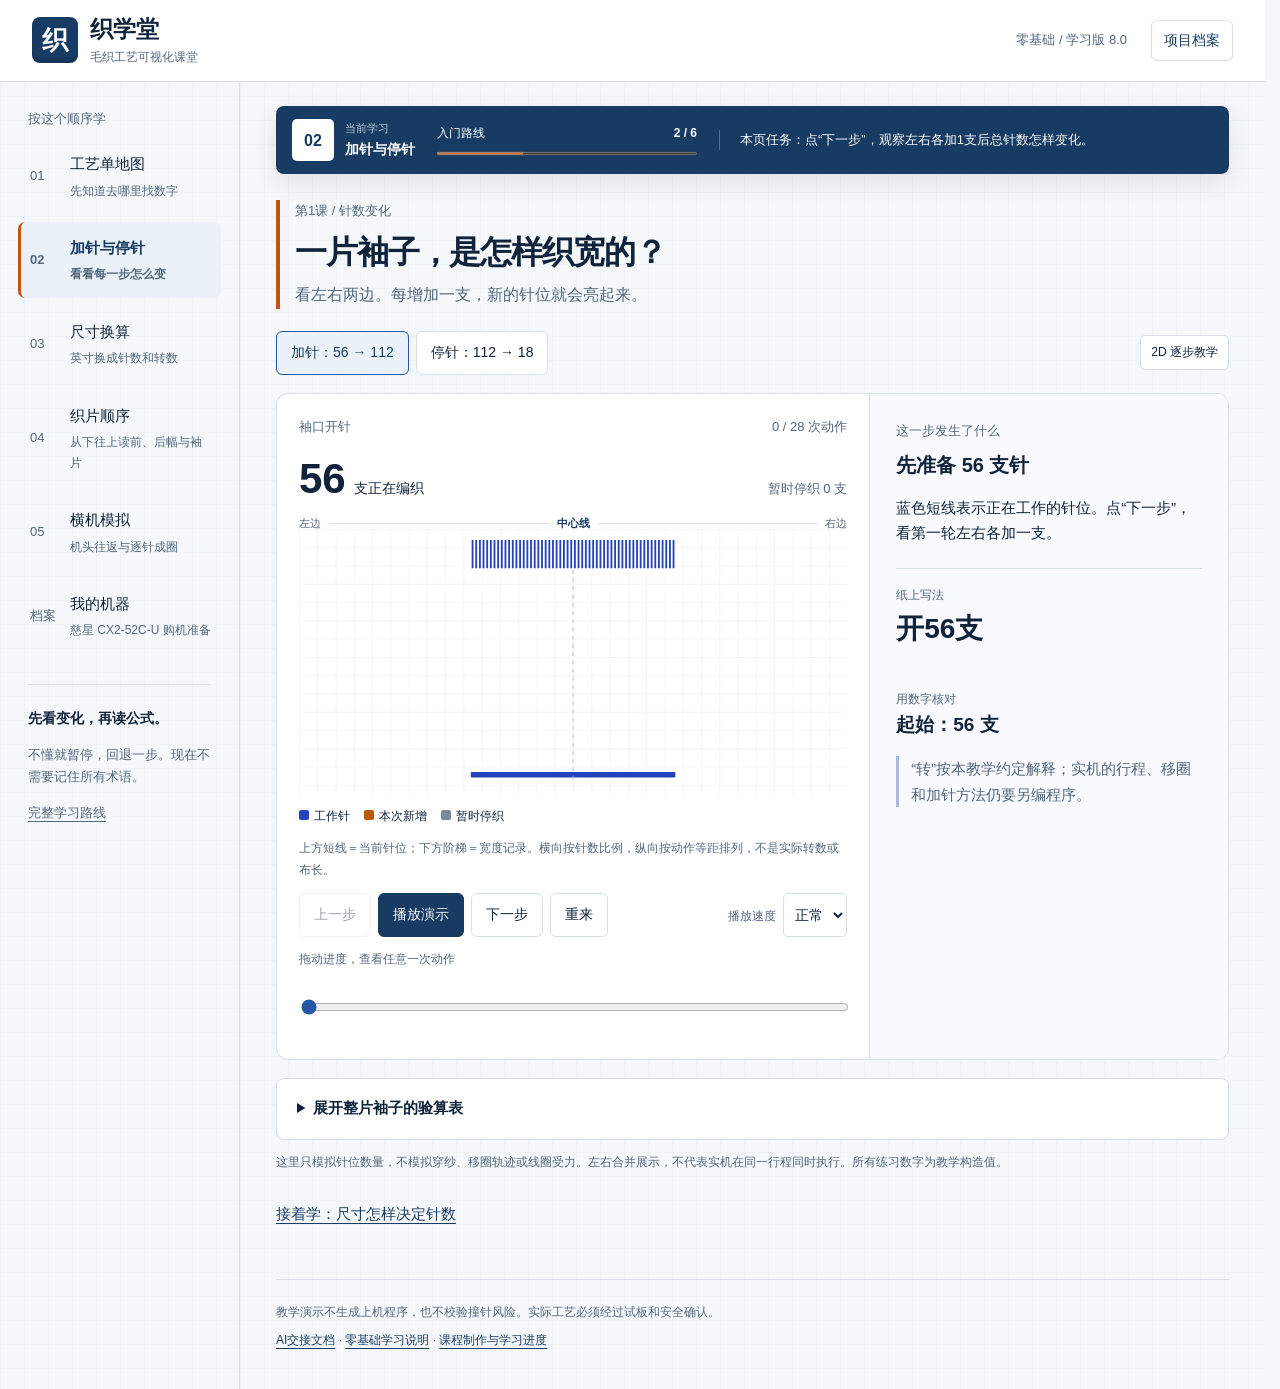
==== index.html @ c74feb5c "升级第4课：逐转同步讲解图纸到衣片" ====
<!doctype html>
<html lang="zh-CN"><head><meta charset="utf-8"><meta name="viewport" content="width=device-width,initial-scale=1"><meta name="theme-color" content="#173b63"><title>织学堂 · 毛织可视化课堂</title><meta name="description" content="零基础毛织工艺：图纸驱动衣片成形、真实整机教学复原、2.5D逐针成圈与慈星设备档案。"><link rel="stylesheet" href="./styles.css?v=9"><script src="./app.js?v=9" defer></script><link rel="icon" href="data:image/svg+xml,%3Csvg xmlns='http://www.w3.org/2000/svg' viewBox='0 0 32 32'%3E%3Crect width='32' height='32' rx='7' fill='%23173b63'/%3E%3Cpath d='M7 8v10l5 5 4-5V8m0 10 4 5 5-5V8' fill='none' stroke='white' stroke-width='3'/%3E%3C/svg%3E"></head>
<body><a class="skip" href="#main">跳到课程</a><header><a class="brand" href="#stitches"><b>织</b><span>织学堂<small>毛织工艺可视化课堂</small></span></a><span class="version">零基础 / 学习版 8.0</span><a class="archive-link" href="https://github.com/147196421/knitwear-factory-learning">项目档案</a></header>
<div class="shell"><aside class="sidebar"><p class="eyebrow">按这个顺序学</p><nav aria-label="课程目录">
<a href="#map" data-page="map"><span>01</span><div>工艺单地图<small>先知道去哪里找数字</small></div></a>
<a href="#stitches" data-page="stitches"><span>02</span><div>加针与停针<small>看看每一步怎么变</small></div></a>
<a href="#density" data-page="density"><span>03</span><div>尺寸换算<small>英寸换成针数和转数</small></div></a>
<a href="#pieces" data-page="pieces"><span>04</span><div>织片顺序<small>从下往上读前、后幅与袖片</small></div></a>
<a href="#simulator" data-page="simulator"><span>05</span><div>横机模拟<small>机头往返与逐针成圈</small></div></a>
<a href="#machine" data-page="machine"><span>档案</span><div>我的机器<small>慈星 CX2-52C-U 购机准备</small></div></a></nav>
<div class="side-note"><strong>先看变化，再读公式。</strong><p>不懂就暂停，回退一步。现在不需要记住所有术语。</p><a href="./CURRICULUM.md">完整学习路线</a></div></aside>
<main id="main"><div class="lesson-toolbar" aria-label="当前学习位置"><div class="lesson-position"><span id="current-number">02</span><div><small>当前学习</small><strong id="current-name">加针与停针</strong></div></div><div class="progress-block"><div><span>入门路线</span><strong id="progress-text">2 / 6</strong></div><progress id="course-progress" max="6" value="2">2 / 6</progress></div><p id="current-task">本页任务：点“下一步”，观察左右各加1支后总针数怎样变化。</p></div>
<section id="stitches" class="page"><div class="heading"><p class="eyebrow">第1课 / 针数变化</p><h1>一片袖子，是怎样织宽的？</h1><p>看左右两边。每增加一支，新的针位就会亮起来。</p></div>
<div class="tabs" aria-label="演示类型"><button data-mode="increase" aria-pressed="true">加针：56 → 112</button><button data-mode="hold" aria-pressed="false">停针：112 → 18</button><span class="tag">2D 逐步教学</span></div>
<div class="workspace"><div class="simulation"><div class="stage-head"><span id="stage-name"></span><span id="step-count"></span></div><div class="readout"><strong id="active-count">56</strong><span>支正在编织</span><span id="held-count"></span></div><div class="orientation" aria-hidden="true"><span>左边</span><i></i><b>中心线</b><i></i><span>右边</span></div>
<svg id="stitch-diagram" viewBox="0 0 600 290" role="img" aria-labelledby="stitch-svg-title"><title id="stitch-svg-title">袖片针数变化</title><defs><pattern id="grid" width="20" height="20" patternUnits="userSpaceOnUse"><path d="M20 0H0V20" fill="none" stroke="#dce5f0" stroke-width=".7"/></pattern></defs><rect width="600" height="290" fill="url(#grid)"/><g id="fabric-rows"></g><line x1="300" y1="45" x2="300" y2="275" stroke="#a7b6c8" stroke-dasharray="4 5"/><g id="needle-row"></g></svg>
<div class="legend"><span><i class="working"></i>工作针</span><span><i class="added"></i>本次新增</span><span><i class="held"></i>暂时停织</span></div><p class="caption">上方短线＝当前针位；下方阶梯＝宽度记录。横向按针数比例，纵向按动作等距排列，不是实际转数或布长。</p>
<div class="player"><div class="row"><button id="previous">上一步</button><button id="play" class="primary">播放演示</button><button id="next">下一步</button><button id="reset">重来</button></div><label>播放速度<select id="speed"><option value="2600">慢速</option><option value="1400" selected>正常</option><option value="700">快速</option></select></label></div><label class="caption" for="timeline">拖动进度，查看任意一次动作</label><input id="timeline" type="range" min="0" max="28" value="0"></div>
<aside class="explain" aria-live="polite"><p class="eyebrow">这一步发生了什么</p><h2 id="action-title"></h2><p id="action-copy"></p><div class="formula"><small>纸上写法</small><strong id="action-code"></strong></div><dl id="code-parts"></dl><div class="equation"><small>用数字核对</small><strong id="equation"></strong></div><p class="notice" id="action-caution"></p></aside></div>
<details><summary>展开整片袖子的验算表</summary><div class="table-wrap"><table><thead><tr><th>阶段</th><th>纸上写法</th><th>左右合计</th><th>工作针数</th></tr></thead><tbody><tr><td>开针</td><td>开56支</td><td>—</td><td>56</td></tr><tr><td>加针1</td><td>5+1+3</td><td>+6</td><td>62</td></tr><tr><td>加针2</td><td>1+1+7</td><td>+14</td><td>76</td></tr><tr><td>加针3</td><td>2+1+14</td><td>+28</td><td>104</td></tr><tr><td>加针4</td><td>4+1+4</td><td>+8</td><td>112</td></tr><tr><td>停针1</td><td>1-2-3（停针）</td><td>−12</td><td>100</td></tr><tr><td>停针2</td><td>1-3-7（停针）</td><td>−42</td><td>58</td></tr><tr><td>停针3</td><td>1-5-4（停针）</td><td>−40</td><td>18</td></tr></tbody></table></div></details>
<p class="caption">这里只模拟针位数量，不模拟穿纱、移圈轨迹或线圈受力。左右合并展示，不代表实机在同一行程同时执行。所有练习数字为教学构造值。</p><a class="next-lesson" href="#density">接着学：尺寸怎样决定针数</a></section>
<section id="map" class="page" hidden><div class="heading"><p class="eyebrow">第1课 / 工艺单地图</p><h1>拿到纸，先找这四个区域。</h1><p>点一个区域，只看这一处的用途。</p></div><div class="workspace"><div class="sheet"><button data-zone="identity">① 身份与版本<small>款式 · 尺码 · 日期 · 改版</small></button><button data-zone="size">② 尺寸与密度<small>目标尺寸<br>横密 / 纵密<br>英寸或厘米</small></button><button data-zone="shape">③ 织片工艺<small>前幅 / 后幅 / 袖片<br>开针、身段、肩领<br>5+1+3</small></button><button data-zone="yarn">④ 纱线与用量<small>纱线规格 · 合股数 · 颜色 · 重量</small></button></div><div class="explain" aria-live="polite"><p class="eyebrow">先回答一个问题</p><h2 id="zone-title"></h2><p id="zone-copy"></p><p class="notice" id="zone-tip"></p><a href="#stitches">去看针数变化</a></div></div><details><summary>“支”和“转”是不是永远一个意思？</summary><p>织片旁的“支”通常是针数；纱线名称中的“支”可能是纱支，不能混用。“转”的计数约定可能随工厂、组织和系统变化，不要直接当成机头单程次数，也不能直接等同程序行号。</p></details><div class="process"><h2>工艺单到成衣，还要经过什么？</h2><ol><li><strong>算工艺</strong><span>尺寸、样片密度、针数和转数</span></li><li><strong>电脑制版</strong><span>把工艺编成针法与机器动作</span></li><li><strong>试织修正</strong><span>试片、洗水、量尺寸、修改</span></li><li><strong>后整理</strong><span>按款式缝盘、整烫、检验</span></li></ol></div></section>
<section id="density" class="page" hidden><div class="heading"><p class="eyebrow">第2课 / 尺寸换算</p><h1>宽度不变，密度越大，针数越多。</h1><p>先动“横向密度”滑块：外框不变，里面的格子变密。</p></div><div class="workspace"><div class="simulation"><div class="stage-head"><span>矩形试片计算模型</span><span>非完整衣片工艺</span></div><div class="density-field"><div id="density-fabric"><span id="density-badge"></span></div></div><div class="results" aria-live="polite"><div><small>横向基础针数</small><strong id="stitch-result"></strong><small id="stitch-formula"></small></div><div><small>纵向基础转数</small><strong id="course-result"></strong><small id="course-formula"></small></div></div><p class="caption">网格表示密度变化，每格不等于一根真实织针。只演示同一组织、同一测量状态的矩形区域。</p></div><div class="explain inputs"><label for="width">试片宽度 <output id="width-out"></output></label><input id="width" type="range" min="14" max="24" step=".5" value="18"><label for="gauge">横向密度 <output id="gauge-out"></output></label><input id="gauge" type="range" min="6" max="12" step=".1" value="9"><label for="length">试片长度 <output id="length-out"></output></label><input id="length" type="range" min="16" max="28" step=".5" value="20"><label for="courses">纵向密度 <output id="courses-out"></output></label><input id="courses" type="range" min="3" max="8" step=".1" value="4.5"><button id="reset-density">恢复教学值</button><p class="notice">1英寸＝2.54厘米。胸阔常指平铺宽度，不是绕身体一圈的胸围；先核对量法。</p></div></div><details><summary>算出162支，为什么示例工艺值是166支？</summary><p>162是18×9的基础值；166是用于比较的假定工艺值，多出的4支不能凭空认定为缝耗。还需核对边针、缝盘、组织循环及试板结果。</p><p>如果用洗后样片密度和洗后成衣尺寸，不要再机械地重复补偿缩率。罗纹、身段密度不同时应分段计算，不能把整件身长都乘一个密度。</p></details><div class="practice"><h2>试着判断</h2><p>18英寸 × 9支/英寸，直接计算得到多少支？</p><div class="row"><button data-answer="150">150支</button><button data-answer="162">162支</button><button data-answer="166">166支</button></div><p id="quiz-feedback" aria-live="polite">先自己算，再选答案。</p></div><a class="next-lesson" href="#pieces">接着学：从哪里开始读织片</a></section>
<section id="pieces" class="page" hidden><div class="heading"><p class="eyebrow">第3课 / 阅读顺序</p><h1>从起底处，沿织片向上读。</h1><p>选择一片，再播放分段。高亮处就是当前读到的位置。</p></div><div class="tabs" aria-label="选择织片"><button data-piece="front" aria-pressed="true">前幅</button><button data-piece="back" aria-pressed="false">后幅</button><button data-piece="sleeve" aria-pressed="false">袖片</button></div><div class="workspace"><div class="simulation"><div class="stage-head"><span id="piece-name"></span><span id="piece-step"></span></div><svg id="piece-diagram" viewBox="0 0 360 360" role="img" aria-labelledby="piece-svg-title"><title id="piece-svg-title">织片分段阅读</title><defs><clipPath id="piece-clip"><path id="piece-clip-path"/></clipPath></defs><path id="piece-outline" fill="#e6edf7" stroke="#a3b2c7" stroke-width="2"/><g clip-path="url(#piece-clip)"><rect id="piece-highlight" x="60" width="240" fill="#4967d8"/></g><path d="M32 320V55m-7 12 7-12 7 12" fill="none" stroke="#2443ba" stroke-width="2"/><text x="15" y="342" fill="#45586f" font-size="14">阅读方向</text></svg><div class="row"><button id="piece-prev">上一段</button><button id="piece-play" class="primary">播放分段</button><button id="piece-next">下一段</button></div><p class="caption">常见由下往上分片编织的示意；轮廓不按实际尺寸，横织或特殊起织方式不适用。</p></div><div class="explain" aria-live="polite"><p class="eyebrow">当前读到</p><h2 id="piece-title"></h2><p id="piece-copy"></p><ol id="piece-stages"></ol><p class="notice">肩斜与领窝可能交叉进行；袖片的袖山不是身片的肩领。</p></div></div><a class="next-lesson" href="#simulator">接着看：机器怎样一针一针织</a></section>
<section id="simulator" class="page" hidden>
  <div class="heading"><p class="eyebrow">第4课 / 横机动作实验室</p><h1>一张图纸，怎样一转一转织成衣片？</h1><p>先在第2层选“图纸→衣片”，从零播放；再用另外三层理解针位、成圈和实机对应。</p></div>
  <div class="sim-layer-tabs" role="tablist" aria-label="横机模拟四层">
    <button id="sim-tab-needle" data-sim-layer="needle" role="tab" aria-controls="sim-panel-needle" aria-selected="false">1 · 2D针位</button>
    <button id="sim-tab-row" data-sim-layer="row" role="tab" aria-controls="sim-panel-row" aria-selected="true">2 · 2.5D成圈</button>
    <button id="sim-tab-bed" data-sim-layer="bed" role="tab" aria-controls="sim-panel-bed" aria-selected="false">3 · 前后针床</button>
    <button id="sim-tab-mapping" data-sim-layer="mapping" role="tab" aria-controls="sim-panel-mapping" aria-selected="false">4 · 慈星对应</button>
  </div>
  <div id="sim-panel-needle" data-sim-panel="needle" role="tabpanel" aria-labelledby="sim-tab-needle" hidden>
    <div class="sim-panel"><div><div class="stage-head"><span>第1层 · 针位数量</span><span>先分清工作与停织</span></div><div id="level1-row" class="level1-row" role="img" aria-label="14根织针状态示意"></div><div class="row"><button data-needle-state="working" aria-pressed="true">全部工作</button><button data-needle-state="added" aria-pressed="false">左右加针</button><button data-needle-state="held" aria-pressed="false">两边停织</button></div></div><aside class="sim-teacher"><p class="eyebrow">老师先讲白话</p><h2>颜色代表针现在做什么</h2><p id="level1-copy" aria-live="polite"></p><p class="notice">这一层只讲针位数量，不表示针舌、纱嘴和机头的实际轨迹。</p></aside></div>
  </div>
  <div id="sim-panel-row" data-sim-panel="row" role="tabpanel" aria-labelledby="sim-tab-row">
    <div id="sim-workspace" class="sim-panel sim-row-layout"><div class="sim-machine-wrap"><div class="stage-head"><span id="sim-row">第 1 / 4 行</span><span id="sim-step">1 / 128</span></div>
      <div class="machine-view-switch" role="group" aria-label="选择观察视角"><button data-machine-view="garment" aria-pressed="true">图纸→衣片</button><button data-machine-view="real" aria-pressed="false">整机动作</button><button data-machine-view="inside" aria-pressed="false">单针特写</button></div><p id="sim-view-note" class="sim-view-note">先看图纸怎样变成衣片：实机上的织片从针床向下悬挂，方向与纸上从下往上阅读相反。</p>
      <div id="real-machine-view" class="machine-viewport" hidden><svg id="real-machine" viewBox="0 0 820 480" width="820" height="480" role="img" aria-labelledby="real-machine-title real-machine-desc"><title id="real-machine-title">慈星CX2-52C-U整机教学复原动画</title><desc id="real-machine-desc">参考实拍外观绘制的教学模型，显示纱架、纱筒、显示屏、透明护罩、机头、纱嘴、针床和逐行增长的织片。</desc><defs><linearGradient id="real-body" x1="0" y1="0" x2="0" y2="1"><stop offset="0" stop-color="#f5f7f8"/><stop offset="1" stop-color="#c8d0d5"/></linearGradient><linearGradient id="real-guard" x1="0" y1="0" x2="1" y2="1"><stop offset="0" stop-color="#e7f5f7" stop-opacity=".62"/><stop offset=".55" stop-color="#f7ffff" stop-opacity=".2"/><stop offset="1" stop-color="#9fc0c8" stop-opacity=".48"/></linearGradient><linearGradient id="real-floor" x1="0" y1="0" x2="0" y2="1"><stop offset="0" stop-color="#edf3f3"/><stop offset="1" stop-color="#d9e7e1"/></linearGradient><clipPath id="real-knit-window"><rect x="137" y="282" width="546" height="108" rx="5"/></clipPath></defs><rect width="820" height="480" fill="url(#real-floor)"/><path d="M0 420H820" class="real-floor-line"/><g class="real-yarn-rack"><path d="M80 126V28M740 126V28M66 31H754M92 72H728"/><g class="real-feeders"><rect x="112" y="22" width="42" height="20" rx="5"/><rect x="180" y="22" width="42" height="20" rx="5"/><rect x="248" y="22" width="42" height="20" rx="5"/><rect x="530" y="22" width="42" height="20" rx="5"/><rect x="598" y="22" width="42" height="20" rx="5"/><rect x="666" y="22" width="42" height="20" rx="5"/></g></g><g class="real-cones"><path d="M145 119l12-58h35l12 58z"/><path d="M220 119l12-58h35l12 58z"/><path d="M296 119l12-58h35l12 58z"/><path d="M527 119l12-58h35l12 58z"/><path d="M603 119l12-58h35l12 58z"/></g><path id="real-yarn" d="M325 67 C380 82,170 130,188 247" class="real-yarn-line"/><path d="M83 145Q83 126 106 126H714Q737 126 737 145L763 384Q765 410 738 410H82Q55 410 58 384Z" fill="url(#real-body)" class="real-body-shell"/><path d="M116 157Q116 142 134 142H686Q704 142 706 157L724 304H97Z" fill="url(#real-guard)" class="real-guard"/><path d="M118 277H704L724 304H97Z" class="real-bed"/><path d="M126 290H695" class="real-needle-line"/><g id="real-carriage" transform="translate(135 0)"><path d="M5 207l18-43h93l18 43z" class="real-carriage-top"/><rect x="0" y="202" width="139" height="72" rx="8" class="real-carriage-front"/><rect x="14" y="216" width="111" height="12" rx="5" class="real-carriage-slot"/><text x="69" y="258" text-anchor="middle">机头</text></g><g id="real-carrier" transform="translate(188 0)"><path d="M0 226v61" class="real-carrier-stem"/><circle cx="0" cy="287" r="7" class="real-carrier-eye"/></g><g clip-path="url(#real-knit-window)"><path id="real-knit-line" d="M140 302H188" class="real-knit-line"/><polygon id="real-fabric" points="145 306,675 306,665 314,155 314" class="real-fabric"/></g><g class="real-screen"><path d="M492 129v-26h71v26"/><rect x="474" y="82" width="108" height="74" rx="5"/><rect x="485" y="92" width="86" height="51" rx="2" class="real-screen-face"/><path d="M497 105h44M497 116h59M497 127h33"/></g><g class="real-handles"><circle cx="325" cy="230" r="13"/><circle cx="495" cy="230" r="13"/></g><path d="M91 338H728" class="real-safety-bar"/><circle cx="665" cy="338" r="16" class="real-stop"/><text x="104" y="382" class="real-logo">CIXING</text><text x="646" y="382" class="real-model">CX2-52C-U</text><g class="real-legs"><path d="M116 410v43h54v-43M650 410v43h54v-43"/><path d="M94 453h98M628 453h98"/></g><g class="real-labels"><text x="68" y="20">顶部纱架与送纱器</text><text x="712" y="169">透明护罩</text><text x="690" y="289">针床</text><text x="690" y="326">织片向下</text></g></svg><p class="real-disclaimer">依据实拍外观制作的教学复原，不代表厂家结构图、控制程序或精确机械尺寸。</p></div>
      <div id="internal-machine-view" class="machine-viewport" hidden><p class="sim-mobile-hint">看图中橙色织针；当前针的四个动作会在图下同步高亮。</p><svg id="sim-machine" viewBox="0 0 760 440" width="760" height="440" role="img" aria-labelledby="sim-machine-title sim-machine-desc"><title id="sim-machine-title">电脑横机逐针成圈2.5D教学模型</title><desc id="sim-machine-desc">机头带着纱嘴左右移动，八根织针依次完成上升、垫纱、脱圈和形成新线圈。</desc>
        <path id="sim-direction-arrow" class="sim-arrow" d="M150 34 H605 M590 22 L607 34 L590 46"/><text x="378" y="25" text-anchor="middle" class="sim-svg-label">机头本行运行方向</text>
        <path d="M104 292 L620 292 L674 330 L82 330 Z" class="needle-bed-surface"/><path d="M82 330 L674 330 L650 352 L106 352 Z" class="needle-bed-edge"/>
        <g id="sim-needles"></g><polygon id="sim-fabric" points="112 342,632 342,610 350,134 350" class="sim-fabric"/><g id="sim-loops"></g>
        <g class="yarn-cone"><path d="M48 85 L78 85 L88 158 L38 158 Z"/><path d="M52 75 Q63 62 76 75"/><text x="63" y="181" text-anchor="middle">纱筒</text></g><path id="sim-yarn" d="M74 62 C96 34,116 44,142 130" class="sim-yarn"/>
        <g id="sim-carriage" transform="translate(88 50)"><path d="M8 52 L22 10 H86 L100 52 Z" class="carriage-body"/><rect x="0" y="50" width="108" height="56" rx="7" class="carriage-front"/><text id="sim-carriage-label" x="54" y="83" text-anchor="middle">机头 →</text></g>
        <g id="sim-carrier" transform="translate(142 0)"><path d="M0 112 V155" class="carrier-stem"/><circle cx="0" cy="157" r="7" class="carrier-eye"/><text x="12" y="130">纱嘴</text></g>
        <text x="378" y="424" text-anchor="middle" class="sim-svg-label">教学缩减为8针；真实机器针数更多，动作由程序和机头机构控制</text>
      </svg></div>
      <div id="garment-machine-view" class="machine-viewport garment-builder"><div class="garment-pickers"><div><span>第一步：选择图纸</span><div class="row"><button data-garment-sheet="sheet1" aria-pressed="true">图纸1</button><button data-garment-sheet="sheet2" aria-pressed="false">图纸2 · 圆领</button></div></div><div><span>第二步：选择衣片</span><div class="row"><button data-garment-piece="front" aria-pressed="true">前幅</button><button data-garment-piece="back" aria-pressed="false">后幅</button><button data-garment-piece="sleeve" aria-pressed="false">袖片</button></div></div></div><div class="garment-readout" aria-live="polite"><strong id="garment-stage">起底与开针</strong><span id="garment-course">第0 / 94转</span><span id="garment-stitches">当前约163支</span></div>
      <div class="garment-lesson-grid"><section class="garment-paper" aria-labelledby="garment-paper-heading"><div class="stage-head"><span id="garment-paper-heading">纸上版图</span><span>从下往上读</span></div><svg viewBox="0 0 260 320" role="img" aria-labelledby="garment-paper-title garment-paper-desc"><title id="garment-paper-title">当前衣片的纸上版图进度</title><desc id="garment-paper-desc">用直立衣片轮廓显示纸上从下往上的阅读进度。</desc><defs><clipPath id="garment-paper-clip"><path id="garment-paper-clip-path"/></clipPath></defs><path id="garment-paper-outline" class="garment-paper-outline"/><rect id="garment-paper-progress" x="25" y="295" width="210" height="0" clip-path="url(#garment-paper-clip)"/><path d="M18 292V35m-8 14 8-14 8 14" class="garment-paper-arrow"/><text x="34" y="310">开针／下摆</text><text x="155" y="24">肩领／袖山</text></svg><p>纸上向上读；右边实机画面中，织片却从针床向下挂。</p></section><section class="garment-teacher" aria-live="polite"><div class="garment-teacher-head"><span id="garment-evidence" class="evidence concept">教学推演过程</span><span id="garment-direction-text">本转方向：左→右</span></div><h2 id="garment-action">开针约163支</h2><p id="garment-reason"></p><dl><div><dt>纸上是什么意思</dt><dd id="garment-paper-copy"></dd></div><div><dt>机器现在做什么</dt><dd id="garment-machine-copy"></dd></div><div><dt>这一转怎样核对</dt><dd id="garment-equation"></dd></div></dl></section></div>
      <div><p class="garment-stage-label">第三步：点一个阶段学习，橙色表示当前阶段</p><div id="garment-stage-list" class="garment-stage-list" aria-label="衣片工艺阶段"></div></div>
      <div class="garment-machine-heading"><strong>实机悬挂演示</strong><span>新转在上，旧织片向下</span></div><svg id="garment-machine" viewBox="0 0 820 540" width="820" height="540" role="img" aria-labelledby="garment-title garment-desc"><title id="garment-title">工艺图纸驱动的衣片成形教学动画</title><desc id="garment-desc">机头逐行往返，织片从针床向下悬挂并逐渐形成前幅、后幅或袖片轮廓。</desc><rect width="820" height="540" class="garment-bg"/><g class="garment-head"><path d="M92 90H728L752 125H68Z"/><path d="M82 124H738"/><g id="garment-carriage" transform="translate(105 0)"><path d="M8 84l18-38h116l18 38z"/><rect x="0" y="80" width="168" height="70" rx="8"/><text x="84" y="125" text-anchor="middle">机头</text></g><g id="garment-carrier" transform="translate(190 0)"><path d="M0 126v42"/><circle cx="0" cy="169" r="7"/></g></g><path id="garment-yarn" d="M410 20C360 42 210 74 190 169"/><g id="garment-rows"></g><path d="M410 170V505" class="garment-center"/><g class="garment-direction"><text x="70" y="26">实机悬挂方向：新织的一转始终靠近针床，旧织片被向下牵拉</text><path d="M762 162v92m-10-15 10 16 10-16"/></g></svg><div class="garment-controls"><div class="row"><button id="garment-prev">上一转</button><button id="garment-play" class="primary">播放到完成</button><button id="garment-stage-play">播放到下一阶段</button><button id="garment-next">下一转</button><button id="garment-reset">从零开始</button></div><label>播放速度<select id="garment-speed"><option value="800">慢速学习</option><option value="420" selected>正常学习</option><option value="150">快速浏览</option></select></label></div><label class="caption" for="garment-timeline">第四步：拖动时间轴，逐转检查从开针到完成</label><input id="garment-timeline" type="range" min="0" max="94" value="0"><p id="garment-source" class="garment-source"></p><p class="notice">这些是从照片中可辨认内容转录出的教学模型。模糊、冲突或缺失的细节没有擅自补成生产工艺；正式制版前必须对照清晰原纸逐项复核。</p></div>
      <div id="loop-controls"><div class="sim-readout" aria-live="polite"><strong id="sim-direction">机头：左 → 右</strong><span id="sim-needle">当前：第1针</span><span id="sim-phase">1 / 4 · 针上升</span></div><ol class="sim-phase-track" aria-label="当前织针的四个成圈动作"><li data-sim-phase="0"><b>1</b><span>上针开舌</span></li><li data-sim-phase="1"><b>2</b><span>纱嘴垫纱</span></li><li data-sim-phase="2"><b>3</b><span>下降脱圈</span></li><li data-sim-phase="3"><b>4</b><span>形成新圈</span></li></ol>
      <div class="player"><div class="row"><button id="sim-prev">上一步</button><button id="sim-play" class="primary">播放逐针动画</button><button id="sim-next">下一步</button><button id="sim-reset">重来</button></div><label>速度<select id="sim-speed"><option value="1100">慢速</option><option value="650" selected>正常</option><option value="350">快速</option></select></label></div>
      <label class="caption" for="sim-timeline">拖动查看4行、每行8针、每针4个动作</label><input id="sim-timeline" type="range" min="0" max="127" value="0"></div>
    </div><aside id="sim-teacher-panel" class="sim-teacher" aria-live="polite"><p class="eyebrow">现在只看当前这根针</p><h2 id="sim-stage-title"></h2><p id="sim-stage-copy"></p><div class="sim-check"><small>动作后检查</small><strong id="sim-stage-check"></strong></div><p class="notice">这是单边组织的原理教学模型，不是慈星程序回放；“一行”也不能直接当成工艺单上的固定“1转”。</p></aside></div>
  </div>
  <div id="sim-panel-bed" data-sim-panel="bed" role="tabpanel" aria-labelledby="sim-tab-bed" hidden>
    <div class="sim-panel"><div><div class="stage-head"><span>第3层 · 空间关系</span><span>拖动角度看前后针床</span></div><div class="bed-view" role="img" aria-label="可以旋转的前后针床概念模型"><div id="bed-assembly" class="bed-assembly"><div class="bed-plane rear"><em>后针床</em><div id="bed-rear" class="bed-needles"></div></div><div class="bed-plane front"><em>前针床</em><div id="bed-front" class="bed-needles"></div></div></div></div><label class="caption" for="bed-angle">左右旋转 <output id="bed-angle-out">0°</output></label><input id="bed-angle" type="range" min="-38" max="38" value="0"><div class="row structure-buttons"><button data-structure="jersey" aria-pressed="true">单边</button><button data-structure="rib" aria-pressed="false">1×1罗纹</button><button data-structure="full" aria-pressed="false">四平概念</button></div></div><aside class="sim-teacher" aria-live="polite"><p class="eyebrow">当前组织</p><h2 id="bed-structure-name">单边</h2><p id="bed-structure-copy"></p><div class="legend"><span><i class="working"></i>参与编织</span><span><i class="held"></i>本模型不工作</span></div><p class="notice">这是针床分配概念图，不展示完整三角走针、翻针轨迹和撞针校验。</p></aside></div>
  </div>
  <div id="sim-panel-mapping" data-sim-panel="mapping" role="tabpanel" aria-labelledby="sim-tab-mapping" hidden>
    <div class="sim-panel"><div><div class="stage-head"><span>第4层 · 与拟购设备对应</span><span>只写已经有证据的内容</span></div><div class="table-wrap"><table class="mapping-table"><thead><tr><th>教学画面</th><th>实机上对应什么</th><th>状态</th></tr></thead><tbody><tr><td>机头左右移动</td><td>CX2双系统机头沿针床往返；具体系统分配待手册确认</td><td><span class="evidence inferred">同系列线索</span></td></tr><tr><td>8根教学针</td><td>实机为52英寸针床，规格栏原文5/7/52；实际针板和可用针数待合同确认</td><td><span class="evidence confirmed">铭牌确认</span></td></tr><tr><td>纱嘴跟随机头</td><td>纱嘴编号、带法、归位与避让要按实际控制系统教学</td><td><span class="evidence pending">等待确认</span></td></tr><tr><td>逐针4阶段</td><td>实机由三角、选针机构、织针和牵拉共同完成，不是在屏幕上逐个按四次</td><td><span class="evidence concept">原理对应</span></td></tr><tr><td>程序行／度目／罗拉</td><td>必须取得制版软件、控制系统版本和获准学习的测试文件后再映射</td><td><span class="evidence pending">等待确认</span></td></tr></tbody></table></div></div><aside class="sim-teacher"><p class="eyebrow">不能越过的边界</p><h2>看懂原理，不等于能直接上机</h2><p>动画帮助你理解针、线和机头的关系。真正制版还要决定选针、纱嘴、度目、罗拉、移圈、摇床和安全路径。</p><p class="notice">当前不生成程序文件，不提供未经确认的慈星按键步骤，也不校验撞针风险。</p><a href="#machine">去看设备档案</a></aside></div>
  </div>
  <a class="next-lesson" href="#machine">接着核对：我的慈星机器</a>
</section>
<section id="machine" class="page" hidden><div class="heading"><p class="eyebrow">设备档案 / 照片核对</p><h1>慈星 CX2-52C-U</h1><p>拟购买同款，尚未购入。先记录证据，再确定软件教学路线。</p></div><p class="tag pending">控制系统、软件版本与程序后缀：待确认</p><div class="machine-grid"><div><h2>铭牌能够读出的信息</h2><dl class="specs"><dt>品牌 / 厂家</dt><dd>CIXING / 宁波慈星</dd><dt>型号</dt><dd>CX2-52C-U</dd><dt>规格 / 幅宽原文</dt><dd>5/7/52</dd><dt>电源</dt><dd>220V / 50Hz</dd><dt>铭牌功率</dt><dd>1.2 kW</dd><dt>出厂年月</dt><dd>2025年8月</dd></dl><p class="notice">功率不等于每小时固定耗电量。序列号、生产文件名及原始现场照片未公开。</p><h2>型号解释与证据边界</h2><p>52通常对应52英寸名义幅宽，CX2通常指双编织系统。5/7是多针距规格线索，不表示所有5针和7针工艺能直接通用。</p><p>同系列资料支持双系统、穿线板等解释，但资料型号CX2-52EC-U与实拍CX2-52C-U不同，不能把速度、纱嘴、针板和控制系统照搬。</p><a href="./docs/machine-profile.md">完整设备档案与资料来源</a></div><div class="machine-check"><h2>下次补齐这3样就好</h2><ol><li><strong>系统信息 / 版本页面</strong><p>只在安全停机且有人熟悉设备时查看，不改参数。</p></li><li><strong>制版电脑的软件名称与版本</strong><p>机器屏幕负责运行与调整；制版软件负责制作程序，两者不是同一件事。</p></li><li><strong>获准学习的测试程序后缀</strong><p>只记录后缀，不公开订单程序或未公开花型。</p></li></ol><p class="notice">不要为了拍照拆罩、伸手进针床，或在运行中试按复位、解锁、度目、速度按钮。实际操作必须在熟悉设备的人员指导下进行。</p></div></div><details><summary>操作屏上的词，先怎么理解？</summary><dl class="specs"><dt>主程序</dt><dd>程序执行位置；不是工艺单“转数”。</dd><dt>设定 / 完成件数</dt><dd>可能计一片或一个循环，不必然是一件完整毛衣。</dd><dt>度目</dt><dd>与线圈长度和松紧有关，不是每英寸支数。</dd><dt>罗拉 / 副罗拉</dt><dd>织片牵拉设置，单位与含义按系统手册核对。</dd><dt>摇床</dt><dd>针床相对横向位移，与移圈和组织变化相关。</dd><dt>起底板</dt><dd>起织阶段的挂纱与牵拉装置，形式按实际配置确认。</dd></dl></details><details><summary>购机前核对</summary><p>核对完整型号、针距、控制系统、针板、纱嘴、起底装置、软件授权、安装培训、配件与保修。用计划生产的纱线与样片现场试织。二手机另查维修记录和磨损情况，不能仅凭外观或铭牌日期判断机况。</p><p>普通分片生产仍需查片、缝盘及后整理。不要把自动起底理解成整件无缝全成型。</p></details></section>
<footer>教学演示不生成上机程序，也不校验撞针风险。实际工艺必须经过试板和安全确认。<br><a href="./AI_HANDOFF.md">AI交接文档</a> · <a href="./learning-guide.html">零基础学习说明</a> · <a href="./PROGRESS.md">课程制作与学习进度</a></footer>
</main></div><noscript>请启用JavaScript观看动画，或阅读<a href="./docs/lesson-01.md">课程讲义</a>。</noscript></body></html>
---- styles.css ----
:root{color-scheme:light;--ink:#10233a;--muted:#53677d;--blue:#173b63;--blue-bright:#2457a6;--accent:#c45316;--success:#087f5b;--line:#d7e0e9;--paper:#fff;--canvas:#f5f8fb;--soft-blue:#eaf1f8;font-family:"Noto Sans SC","Source Han Sans SC","PingFang SC","Microsoft YaHei",sans-serif;font-size:16px;color:var(--ink);background:var(--canvas)}*{box-sizing:border-box}html{scrollbar-gutter:stable}body{margin:0;line-height:1.7;background-image:linear-gradient(rgba(23,59,99,.025) 1px,transparent 1px),linear-gradient(90deg,rgba(23,59,99,.025) 1px,transparent 1px);background-size:24px 24px}button,input,select{font:inherit}a{color:var(--blue);text-underline-offset:4px}button{border:1px solid var(--line);border-radius:6px;background:white;color:var(--ink);padding:9px 14px;min-height:44px;cursor:pointer;touch-action:manipulation;font-size:14px;transition:border-color .18s ease,background-color .18s ease,transform .12s ease}button:hover{border-color:var(--blue-bright);background:#f0f5fb}button:active:not(:disabled){transform:translateY(1px)}button:disabled{opacity:.4;cursor:default}button.primary{background:var(--blue);color:white;border-color:var(--blue)}button[aria-pressed=true]{background:var(--soft-blue);border-color:var(--blue-bright);color:var(--blue)}:focus-visible{outline:3px solid #bf680e;outline-offset:3px}.skip{position:absolute;top:-100px;left:12px;background:white;padding:12px;z-index:5}.skip:focus{top:5px}header{min-height:82px;display:flex;align-items:center;gap:24px;padding:15px 32px;border-bottom:1px solid var(--line);background:rgba(255,255,255,.96)}header>a:last-child{font-size:14px}.brand{display:flex;gap:12px;align-items:center;text-decoration:none;color:var(--ink);font-size:23px;font-weight:700;line-height:1.3}.brand b{display:grid;place-items:center;background:var(--blue);color:white;width:46px;height:46px;border-radius:8px;font-size:26px;box-shadow:inset 0 -5px 0 rgba(0,0,0,.1)}.brand small{display:block;color:var(--muted);font-size:12px;font-weight:400;margin-top:5px}.version{margin-left:auto;color:var(--muted);font-size:13px}.archive-link{padding:8px 12px;border:1px solid var(--line);border-radius:6px;text-decoration:none}.shell{max-width:1600px;margin:auto;display:grid;grid-template-columns:240px minmax(0,1fr)}.sidebar{padding:26px 18px;border-right:1px solid var(--line)}.eyebrow{font-size:13px;color:var(--muted);margin:0 0 8px}.sidebar>.eyebrow{padding:0 10px}.sidebar nav{display:grid;gap:8px}.sidebar nav a{display:flex;align-items:center;gap:12px;padding:13px 9px;text-decoration:none;color:var(--ink);border-radius:7px;border-left:3px solid transparent;font-size:15px}.sidebar nav a>span{font-size:13px;width:28px;flex-shrink:0;color:var(--muted)}.sidebar nav small{display:block;color:var(--muted);font-size:12px;margin-top:4px}.sidebar nav a[aria-current=page]{background:var(--soft-blue);color:var(--blue);border-left-color:var(--accent);font-weight:600}.side-note{margin:30px 10px;border-top:1px solid var(--line);padding-top:22px;font-size:14px}.side-note p,.side-note a{font-size:13px;color:var(--muted)}main{min-width:0;padding:24px 36px 30px}.page[hidden]{display:none}.lesson-toolbar{display:grid;grid-template-columns:auto minmax(170px,260px) minmax(260px,1fr);align-items:center;gap:22px;margin-bottom:26px;padding:13px 16px;background:var(--blue);color:white;border-radius:8px;box-shadow:0 8px 24px rgba(16,35,58,.1)}.lesson-position{display:flex;align-items:center;gap:11px}.lesson-position>span{display:grid;place-items:center;min-width:42px;height:42px;padding:0 8px;background:white;color:var(--blue);border-radius:5px;font-weight:800;font-variant-numeric:tabular-nums}.lesson-position small,.lesson-position strong{display:block}.lesson-position small{font-size:11px;opacity:.72}.lesson-position strong{font-size:14px}.progress-block>div{display:flex;justify-content:space-between;font-size:12px}.progress-block progress{display:block;width:100%;height:7px;margin-top:7px;accent-color:#d97732}.progress-block progress::-webkit-progress-bar{background:#ffffff36;border-radius:10px}.progress-block progress::-webkit-progress-value{background:#f0a160;border-radius:10px}.lesson-toolbar>p{margin:0;padding-left:20px;border-left:1px solid #ffffff45;font-size:13px;line-height:1.55}.heading{margin-bottom:22px;padding-left:15px;border-left:4px solid var(--accent)}h1{font-size:clamp(24px,2.5vw,34px);line-height:1.34;letter-spacing:-.035em;margin:0 0 8px;text-wrap:balance;max-width:24ch}h2{font-size:20px;margin:0 0 14px;line-height:1.5;text-wrap:balance}.heading>p:last-child{margin:0;color:var(--muted);max-width:50em}.tabs{display:flex;align-items:center;gap:7px;flex-wrap:wrap;margin-bottom:18px}.tag{font-size:12px;background:white;border:1px solid var(--line);padding:6px 10px;border-radius:5px;display:inline-block}.tabs .tag{margin-left:auto}.pending{color:#874205;background:#fff3e2;border-color:#eed4ac}.workspace{display:grid;grid-template-columns:minmax(0,1.65fr) minmax(250px,1fr);border:1px solid var(--line);border-radius:12px;overflow:hidden;background:white}.simulation{padding:22px;min-width:0}.stage-head{display:flex;justify-content:space-between;gap:12px;color:var(--muted);font-size:13px}.readout{display:flex;align-items:baseline;gap:8px;margin:18px 0 12px;flex-wrap:wrap}.readout strong{font-size:42px;line-height:1.1;font-variant-numeric:tabular-nums}.readout span{font-size:14px}.readout span:last-child{margin-left:auto;color:var(--muted);font-size:13px}#stitch-diagram{display:block;width:100%}.legend{display:flex;gap:14px;flex-wrap:wrap;font-size:12px;margin:12px 0}.legend i{display:inline-block;width:10px;height:10px;border-radius:2px;margin-right:5px}.working{background:#2443ba}.added{background:#b85a0b}.held{background:#7c899b}.orientation{display:grid;grid-template-columns:auto 1fr auto 1fr auto;align-items:center;gap:8px;color:var(--muted);font-size:11px;margin:0 0 -4px}.orientation i{height:1px;background:var(--line)}.orientation b{font-weight:600;color:var(--blue)}.caption{font-size:12px;line-height:1.8;color:var(--muted);display:block;margin:12px 0}.player{display:flex;flex-wrap:wrap;justify-content:space-between;align-items:center;gap:12px}.row{display:flex;gap:7px;flex-wrap:wrap}.player label{font-size:12px;color:var(--muted)}select{font-size:14px;padding:7px;margin-left:7px;min-height:44px;border:1px solid var(--line);background:white;border-radius:5px;color:var(--ink)}input[type=range]{width:100%;height:44px;accent-color:var(--blue-bright);cursor:pointer;touch-action:pan-y}.explain{background:#f8faff;border-left:1px solid var(--line);padding:26px}.explain>p:not(.eyebrow){font-size:15px}.formula{border-top:1px solid var(--line);padding-top:16px;margin-top:22px}.formula small,.equation small{display:block;font-size:12px;color:var(--muted)}.formula strong{font-size:28px;display:block}.explain dl{display:grid;grid-template-columns:1fr auto;font-size:14px;gap:5px 10px}.explain dd{margin:0}.equation{margin-top:22px}.equation strong{display:block;font-size:19px}.notice{border-left:3px solid #a8b8de;padding-left:12px;font-size:14px;color:var(--muted)}details{background:white;border:1px solid var(--line);border-radius:8px;padding:16px 20px;margin-top:18px}summary{cursor:pointer;min-height:28px;font-size:15px;font-weight:600}details p{font-size:15px;max-width:75ch}.table-wrap{overflow:auto}table{border-collapse:collapse;width:100%;font-size:14px;margin-top:16px}th,td{border-bottom:1px solid var(--line);padding:10px;text-align:left}th{font-size:13px;color:var(--muted)}.next-lesson{display:inline-block;margin:16px 0;font-size:15px}.sheet{margin:26px;display:grid;grid-template-columns:1fr 1.5fr;grid-template-rows:100px 220px 100px;border:2px solid #bac9dc}.sheet button{border-radius:0;text-align:left;font-size:16px}.sheet button:first-child,.sheet button:last-child{grid-column:1/-1}.sheet small{display:block;color:var(--muted);margin-top:8px;font-size:13px}.process{margin-top:28px}.process ol{padding:0;list-style-position:inside;display:grid;grid-template-columns:repeat(4,1fr);gap:18px}.process li{border-top:2px solid #afbfdb;padding-top:14px;font-size:14px}.process span{display:block;color:var(--muted);font-size:13px;margin-top:8px}.density-field{height:335px;display:grid;place-items:center;padding:20px}#density-fabric{background-color:#dce6ff;background-image:linear-gradient(#8097d3 1px,transparent 1px),linear-gradient(90deg,#8097d3 1px,transparent 1px);border:2px solid var(--blue);display:grid;place-items:center;max-width:100%;transition:width .25s,height .25s,background-size .25s}#density-badge{background:#fffffff2;border-radius:5px;padding:8px 12px;font-size:14px;text-align:center}.results{display:grid;grid-template-columns:1fr 1fr;gap:18px;border-top:1px solid var(--line);padding-top:16px}.results strong{display:block;font-size:28px}.results small{font-size:12px;color:var(--muted);display:block}.inputs label{display:flex;justify-content:space-between;gap:10px;flex-wrap:wrap;font-size:14px}.inputs input{margin:6px 0 20px}.inputs output{color:var(--blue)}.practice{margin-top:24px}.practice p{font-size:15px}#piece-diagram{display:block;width:min(100%,380px);margin:auto}#piece-highlight{transition:y .6s,height .6s}#piece-stages{padding-left:24px;font-size:14px}#piece-stages li{padding:9px 0;color:var(--muted)}#piece-stages .selected{color:var(--blue);font-weight:600}.machine-grid{display:grid;grid-template-columns:1.2fr 1fr;gap:36px;margin-top:16px}.machine-grid p{font-size:15px}.specs{display:grid;grid-template-columns:minmax(100px,.7fr) minmax(0,1fr);font-size:14px;margin:18px 0 28px}.specs dt,.specs dd{border-bottom:1px solid var(--line);padding:12px 0;margin:0}.specs dt{color:var(--muted);padding-right:14px}.machine-check{background:white;border-top:4px solid var(--blue);padding:24px}.machine-check ol{padding-left:22px}.machine-check li{margin-bottom:22px}.machine-check p{color:var(--muted);margin:8px 0}footer{border-top:1px solid var(--line);margin-top:36px;padding:22px 0 8px;font-size:12px;color:var(--muted)}footer a{display:inline-block;margin-top:8px}
@media(max-width:1150px){main{padding:22px 24px 26px}.shell{grid-template-columns:210px minmax(0,1fr)}.lesson-toolbar{grid-template-columns:auto minmax(150px,220px)}.lesson-toolbar>p{grid-column:1/-1;border-left:0;border-top:1px solid #ffffff45;padding:10px 0 0}.workspace{grid-template-columns:1fr}.explain{border-left:0;border-top:1px solid var(--line)}.explain dl{max-width:400px}.machine-grid{grid-template-columns:1fr}}@media(max-width:720px){header{padding:12px 16px;min-height:68px;gap:10px}.archive-link{padding:7px 9px}.brand{font-size:19px}.brand b{width:38px;height:38px;font-size:23px}.version{display:none}header>a:last-child{font-size:12px;margin-left:auto}.shell{display:block}.sidebar{padding:10px 14px;border-right:0;border-bottom:1px solid var(--line);background:white}.sidebar>.eyebrow,.side-note,.sidebar nav small,.sidebar nav a>span{display:none}.sidebar nav{display:grid;grid-template-columns:repeat(6,minmax(0,1fr));gap:3px}.sidebar nav a{display:block;padding:7px 3px;font-size:10px;line-height:1.35;min-height:44px;text-align:center;border-left:0;border-bottom:2px solid transparent}.sidebar nav a div{overflow-wrap:anywhere}.sidebar nav a[aria-current=page]{border-bottom-color:var(--blue)}main{padding:14px 14px 24px}.lesson-toolbar{grid-template-columns:1fr auto;gap:10px 14px;margin-bottom:20px;padding:12px}.lesson-position>span{min-width:38px;height:38px}.progress-block{min-width:104px}.lesson-toolbar>p{grid-column:1/-1;font-size:12px}.heading{padding-left:11px}.heading>p:last-child{font-size:14px}.simulation{padding:16px}.readout strong{font-size:36px}.readout span:last-child{font-size:12px}.explain{padding:22px}.sheet{margin:16px;grid-template-rows:90px 190px 90px}.sheet button{padding:12px;font-size:14px}.process ol{grid-template-columns:1fr 1fr}.machine-check{padding:20px}.stage-head{font-size:12px}.results{gap:12px}.results strong{font-size:25px}.density-field{height:310px;padding:10px}.tabs .tag{margin-left:0}}@media(prefers-reduced-motion:reduce){*,*::before,*::after{transition:none!important;scroll-behavior:auto!important}}

.sim-layer-tabs{display:grid;grid-template-columns:repeat(4,1fr);gap:0;margin:0 0 18px;border-bottom:1px solid var(--line)}.sim-layer-tabs button{border:0;border-radius:0;border-bottom:3px solid transparent;background:transparent}.sim-layer-tabs button[aria-selected=true]{color:var(--blue);border-bottom-color:var(--accent);background:var(--soft-blue);font-weight:600}.sim-panel{display:grid;grid-template-columns:minmax(0,1.65fr) minmax(280px,.75fr);border:1px solid var(--line);background:white;border-radius:10px;overflow:hidden}.sim-panel>div:first-child,.sim-machine-wrap{padding:22px;min-width:0}.sim-teacher{padding:26px;background:#f8faff;border-left:1px solid var(--line)}.sim-teacher>p{font-size:15px}.sim-machine-wrap{overflow:hidden}.sim-machine-wrap svg{display:block;width:100%;min-height:350px}.sim-arrow{fill:none;stroke:var(--accent);stroke-width:3;stroke-linecap:round;stroke-linejoin:round}.sim-svg-label,.sim-needle text,.yarn-cone text,#sim-carrier text{fill:var(--muted);font-size:12px}.needle-bed-surface{fill:#dce5ee;stroke:#92a4b7;stroke-width:2}.needle-bed-edge{fill:#aab8c6}.needle-body{fill:none;stroke:#647589;stroke-width:5;stroke-linecap:round;stroke-linejoin:round}.needle-latch{fill:none;stroke:#7d8b9a;stroke-width:3;stroke-linecap:round}.sim-needle.current .needle-body,.sim-needle.current .needle-latch{stroke:var(--accent)}.sim-needle.current text{fill:var(--accent);font-weight:700}.carriage-body{fill:#8799ab;stroke:#56697e;stroke-width:2}.carriage-front{fill:var(--blue);stroke:#102f50;stroke-width:2}.carriage-front+text{fill:white;font-size:15px;font-weight:700}.carrier-stem{stroke:#65798e;stroke-width:4}.carrier-eye{fill:white;stroke:var(--accent);stroke-width:4}.sim-yarn{fill:none;stroke:var(--accent);stroke-width:4;stroke-linecap:round}.yarn-cone path{fill:#ba5e25;stroke:#874018;stroke-width:2}.formed-loop,.new-loop{fill:none;stroke:var(--blue-bright);stroke-width:3}.formed-loop.current-row,.new-loop{stroke:var(--accent);stroke-width:4}.sim-fabric{fill:#d9e5f1;stroke:#91a7ba;stroke-width:2}.sim-readout{display:flex;gap:16px;align-items:center;flex-wrap:wrap;margin:10px 0 15px;padding:10px 0;border-top:1px solid var(--line);border-bottom:1px solid var(--line);font-size:13px}.sim-readout strong{color:var(--blue)}.sim-check{margin-top:20px;padding-top:16px;border-top:1px solid var(--line)}.sim-check small{display:block;color:var(--muted)}.sim-check strong{display:block;margin-top:7px;font-size:15px}.level1-row{display:grid;grid-template-columns:repeat(14,1fr);gap:6px;align-items:end;min-height:250px;margin:20px 0}.level1-row span{display:grid;place-items:center;gap:8px}.level1-row i{display:block;width:5px;height:145px;border-radius:4px;background:var(--blue-bright)}.level1-row span.added i{height:112px;background:var(--accent)}.level1-row span.held i{height:88px;background:#8795a5}.level1-row b{font-size:11px;color:var(--muted)}.bed-view{height:390px;display:grid;place-items:center;perspective:900px;overflow:hidden;background-image:linear-gradient(rgba(23,59,99,.04) 1px,transparent 1px),linear-gradient(90deg,rgba(23,59,99,.04) 1px,transparent 1px);background-size:24px 24px}.bed-assembly{--turn:0deg;position:relative;width:560px;height:235px;transform-style:preserve-3d;transform:rotateX(58deg) rotateZ(var(--turn));transition:transform .3s ease}.bed-plane{position:absolute;left:0;width:560px;height:128px;border:2px solid #768a9e;background:#dce5ee;transform-style:preserve-3d}.bed-plane.front{bottom:0;transform:rotateX(-16deg) translateZ(44px);transform-origin:bottom}.bed-plane.rear{top:0;transform:rotateX(16deg) translateZ(-44px);transform-origin:top}.bed-plane em{position:absolute;left:12px;top:8px;font-style:normal;color:var(--blue);font-size:13px;font-weight:700}.bed-needles{position:absolute;inset:30px 18px 8px}.bed-needle{position:absolute;left:calc(3% + var(--i)*8.5%);bottom:4px;width:18px;height:80px}.bed-needle i{display:block;width:4px;height:72px;margin:auto;background:#8795a5;border-radius:4px}.bed-needle b{display:block;text-align:center;font-size:9px;color:var(--muted)}.bed-needle.active i{background:var(--blue-bright);box-shadow:0 0 0 3px rgba(36,87,166,.14)}.bed-plane.rear .bed-needle.active i{background:var(--accent)}.structure-buttons{margin-top:14px}.evidence{display:inline-block;padding:3px 7px;border-radius:4px;font-size:12px;white-space:nowrap}.evidence.confirmed{color:#065f46;background:#dff5eb}.evidence.inferred{color:#71400b;background:#fff0d6}.evidence.pending{color:#6a4650;background:#f3e7ea}.evidence.concept{color:#244b78;background:#e5eef8}.mapping-table td:first-child{font-weight:600}.mapping-table td:last-child{width:112px}
@media(max-width:1150px){.sim-panel{grid-template-columns:1fr}.sim-teacher{border-left:0;border-top:1px solid var(--line)}.sim-machine-wrap svg{min-height:0}.bed-view{height:350px}}

.sim-mobile-hint{display:none}.sim-phase-track{display:grid;grid-template-columns:repeat(4,1fr);gap:8px;margin:0 0 14px;padding:0;list-style:none}.sim-phase-track li{position:relative;display:flex;align-items:center;gap:7px;min-width:0;padding:8px;border:1px solid var(--line);border-radius:6px;color:var(--muted);font-size:12px;line-height:1.3}.sim-phase-track li:not(:last-child)::after{content:"";position:absolute;right:-9px;top:50%;width:9px;height:2px;background:var(--line)}.sim-phase-track b{display:grid;place-items:center;flex:0 0 24px;height:24px;border-radius:50%;background:#e8edf2;color:var(--muted);font-variant-numeric:tabular-nums}.sim-phase-track li.done{border-color:#a9c5bc;color:#25634f}.sim-phase-track li.done b{background:#dff5eb;color:#065f46}.sim-phase-track li.current{border-color:var(--accent);background:#fff5ed;color:#77340f;font-weight:600}.sim-phase-track li.current b{background:var(--accent);color:white}

.machine-view-switch{display:grid;grid-template-columns:repeat(3,1fr);gap:8px;margin:12px 0 8px}.machine-view-switch button{min-height:48px}.sim-view-note{margin:0 0 10px;padding-left:11px;border-left:3px solid var(--accent);color:var(--muted);font-size:14px}.machine-viewport{min-width:0;overflow:hidden}.machine-viewport[hidden]{display:none}.machine-viewport svg{display:block;width:100%;height:auto}.real-disclaimer{margin:7px 0 3px;color:var(--muted);font-size:12px;line-height:1.6}.real-floor-line{stroke:#bdcec7;stroke-width:2}.real-yarn-rack>path{fill:none;stroke:#64788b;stroke-width:5;stroke-linecap:round}.real-feeders rect{fill:#8a99a6;stroke:#566879;stroke-width:1.5}.real-cones path{fill:#233b4e;stroke:#142838;stroke-width:2}.real-cones path:nth-child(2){fill:#d9d9d0}.real-cones path:nth-child(3){fill:#1f6771}.real-cones path:nth-child(4){fill:#463540}.real-cones path:nth-child(5){fill:#b75e4d}.real-yarn-line{fill:none;stroke:#b75e4d;stroke-width:3;stroke-linecap:round}.real-body-shell{stroke:#7f8e99;stroke-width:2}.real-guard{stroke:#72939d;stroke-width:2}.real-bed{fill:#8899a7;stroke:#566a7b;stroke-width:2}.real-needle-line{fill:none;stroke:#d7e1e6;stroke-width:6;stroke-dasharray:4 5}.real-carriage-top{fill:#798b9b;stroke:#4d6070;stroke-width:2}.real-carriage-front{fill:#d8dfe3;stroke:#506474;stroke-width:2}.real-carriage-slot{fill:#5a7180}.real-carriage-front+rect+text{fill:#233b4e;font-size:15px;font-weight:700}.real-carrier-stem{stroke:#6c7e8c;stroke-width:4}.real-carrier-eye{fill:white;stroke:#c45316;stroke-width:4}.real-knit-line{fill:none;stroke:#c45316;stroke-width:5;stroke-linecap:round}.real-fabric{fill:#273c48;stroke:#142833;stroke-width:2}.real-screen>path{fill:none;stroke:#667887;stroke-width:4}.real-screen>rect{fill:#c6ced4;stroke:#5b6e7d;stroke-width:2}.real-screen .real-screen-face{fill:#405d65;stroke:#243f47}.real-screen>path:last-child{stroke:#b8d4cf;stroke-width:3}.real-handles circle{fill:#e0742e;stroke:#9e4416;stroke-width:3}.real-safety-bar{fill:none;stroke:#d42d27;stroke-width:9;stroke-linecap:round}.real-stop{fill:#d92d27;stroke:#9e1f1c;stroke-width:3}.real-logo{fill:#273b47;font-size:28px;font-weight:800;letter-spacing:2px}.real-model{fill:#273b47;font-size:14px;font-weight:700}.real-legs path{fill:none;stroke:#72838f;stroke-width:8;stroke-linejoin:round}.real-labels text{fill:#526879;font-size:12px}.real-labels text:not(:first-child){text-anchor:end}.real-machine-view{position:relative}#real-carriage,#real-carrier{transition:transform .28s linear}#real-machine[data-phase="0"] .real-carriage-front{stroke:#c45316;stroke-width:4}#real-machine[data-phase="1"] .real-yarn-line,#real-machine[data-phase="1"] .real-carrier-eye{stroke:#e0732a;stroke-width:6}#real-machine[data-phase="2"] .real-needle-line{stroke:#d78a50}#real-machine[data-phase="3"] .real-fabric{fill:#35586a}

.sim-panel.garment-mode{grid-template-columns:1fr}.garment-builder{padding-top:4px}.garment-pickers{display:grid;grid-template-columns:1fr 1fr;gap:10px;margin:8px 0 12px}.garment-pickers>div{padding:10px;border:1px solid var(--line);border-radius:8px;background:#f8fafc}.garment-pickers>div>span{display:block;margin:0 0 8px;color:var(--muted);font-size:12px;font-weight:600}.garment-pickers .row{display:grid;grid-template-columns:repeat(3,minmax(0,1fr));gap:6px}.garment-pickers>div:first-child .row{grid-template-columns:1fr 1fr}.garment-pickers button{min-height:44px;padding:7px;font-size:13px}.garment-readout{display:grid;grid-template-columns:1fr auto auto;align-items:center;gap:14px;padding:11px 14px;border-left:4px solid var(--accent);background:#fff6ef;font-variant-numeric:tabular-nums}.garment-readout strong{color:#71340f}.garment-readout span{color:var(--muted);font-size:13px}.garment-lesson-grid{display:grid;grid-template-columns:minmax(220px,.7fr) minmax(0,1.7fr);gap:0;margin:12px 0;border:1px solid var(--line);border-radius:9px;overflow:hidden}.garment-paper{padding:16px;background-color:#f8fbfc;background-image:linear-gradient(rgba(23,59,99,.055) 1px,transparent 1px),linear-gradient(90deg,rgba(23,59,99,.055) 1px,transparent 1px);background-size:18px 18px}.garment-paper svg{max-height:260px}.garment-paper text{fill:#526879;font-size:12px}.garment-paper p{margin:8px 0 0;color:var(--muted);font-size:12px;line-height:1.6}.garment-paper-outline{fill:#e8eef2;stroke:#476477;stroke-width:2.5;stroke-linejoin:round}.garment-paper-arrow{fill:none;stroke:var(--accent);stroke-width:2.5;stroke-linecap:round;stroke-linejoin:round}#garment-paper-progress{fill:#d47a3a;opacity:.72;transition:y .18s linear,height .18s linear}.garment-teacher{padding:18px 20px;background:#fff}.garment-teacher-head{display:flex;justify-content:space-between;align-items:center;gap:12px;flex-wrap:wrap;color:var(--muted);font-size:12px}.garment-teacher h2{margin:16px 0 6px;color:#173b63}.garment-teacher>p{margin:0 0 16px;color:var(--muted);font-size:14px}.garment-teacher dl{margin:0}.garment-teacher dl>div{display:grid;grid-template-columns:130px minmax(0,1fr);gap:12px;padding:11px 0;border-top:1px solid var(--line)}.garment-teacher dt{color:var(--muted);font-size:12px}.garment-teacher dd{margin:0;font-size:14px;line-height:1.65}.garment-teacher dl>div:last-child dd{font-weight:700;font-variant-numeric:tabular-nums;color:#173b63}.garment-stage-label{margin:16px 0 8px;color:var(--muted);font-size:13px}.garment-stage-list{display:grid;grid-template-columns:repeat(6,minmax(0,1fr));gap:6px}.garment-stage-list button{position:relative;min-height:58px;padding:8px;text-align:left;font-size:12px}.garment-stage-list button span,.garment-stage-list button small{display:block}.garment-stage-list button small{margin-top:4px;color:var(--muted);font-size:11px}.garment-stage-list button.done::before{content:"✓";position:absolute;right:6px;top:4px;color:#167359}.garment-stage-list button[aria-current=step]{border-color:var(--accent);box-shadow:inset 0 -3px 0 var(--accent);background:#fff5ed;color:#71340f}.garment-machine-heading{display:flex;justify-content:space-between;align-items:center;gap:10px;margin-top:18px;padding:8px 0;border-top:1px solid var(--line);color:var(--muted);font-size:12px}.garment-machine-heading strong{color:var(--blue);font-size:14px}.garment-bg{fill:#eef3f5}.garment-head>path:first-child{fill:#d2dbe0;stroke:#637786;stroke-width:2}.garment-head>path:nth-child(2){fill:none;stroke:#768d9a;stroke-width:8;stroke-dasharray:3 5}.garment-head g path{fill:#7c8e9b;stroke:#536674;stroke-width:2}.garment-head g rect{fill:#dce3e6;stroke:#526776;stroke-width:2}.garment-head g text{fill:#213c4c;font-size:15px;font-weight:700}.garment-head #garment-carrier path{fill:none;stroke:#657b88;stroke-width:4}.garment-head #garment-carrier circle{fill:#fff;stroke:var(--accent);stroke-width:4}#garment-yarn{fill:none;stroke:var(--accent);stroke-width:3;stroke-linecap:round}.garment-center{fill:none;stroke:#8ba0aa;stroke-width:1;stroke-dasharray:5 7}.garment-row{fill:none;stroke:#285469;stroke-width:3;stroke-linecap:round;opacity:.84}.garment-row.current{stroke:var(--accent);stroke-width:6;opacity:1}.garment-direction text{fill:#526879;font-size:13px}.garment-direction path{fill:none;stroke:#526879;stroke-width:2;stroke-linecap:round;stroke-linejoin:round}#garment-carriage,#garment-carrier{transition:transform .16s linear}.garment-controls{display:flex;align-items:center;justify-content:space-between;gap:12px;margin-top:12px}.garment-controls .row{display:grid;grid-template-columns:repeat(5,1fr);flex:1}.garment-controls button{min-height:48px}.garment-controls label{color:var(--muted);font-size:12px;white-space:nowrap}.garment-source{margin:4px 0 8px;color:#315a6d;font-size:13px;font-weight:600}

@media(max-width:720px){.sidebar nav{grid-template-columns:repeat(3,minmax(0,1fr))}.sidebar nav a{font-size:12px}.sim-layer-tabs{grid-template-columns:1fr 1fr;gap:8px;border-bottom:0}.sim-layer-tabs button{min-height:48px;padding:8px 6px;border:1px solid var(--line);border-radius:6px;font-size:13px;line-height:1.3}.sim-layer-tabs button[aria-selected=true]{border-color:var(--blue);box-shadow:inset 0 -3px 0 var(--accent)}.sim-panel>div:first-child,.sim-machine-wrap,.sim-teacher{padding:14px}.sim-machine-wrap{overflow:visible}.sim-mobile-hint{display:block;margin:0 0 8px;padding:8px 10px;border-left:3px solid var(--accent);background:#fff7f0;color:#6c3a1d;font-size:13px;line-height:1.55}.sim-machine-wrap svg{width:100%;height:auto;min-width:0;min-height:0}.machine-view-switch{grid-template-columns:1fr 1fr;margin-top:10px}.machine-view-switch button:first-child{grid-column:1/-1}.machine-view-switch button{padding:8px;font-size:14px}.sim-view-note{font-size:13px;line-height:1.55}.real-labels{display:none}.real-disclaimer{font-size:11px}.sim-svg-label{display:none}.sim-readout{display:grid;grid-template-columns:1fr 1fr;gap:5px 10px;margin:8px 0 12px;padding:10px;background:#f5f8fb;border:1px solid var(--line);border-radius:7px}.sim-readout strong{grid-column:1/-1;font-size:17px}.sim-readout span{font-size:13px}.sim-phase-track{grid-template-columns:1fr 1fr;gap:8px}.sim-phase-track li{min-height:46px;font-size:13px}.sim-phase-track li::after{display:none}.player{display:block}.player .row{display:grid;grid-template-columns:1fr 1fr;gap:8px}.player button{min-height:48px;padding:9px 8px;font-size:14px}.player label{display:flex;align-items:center;justify-content:space-between;margin-top:10px;padding:3px 0}.player select{min-width:116px}.garment-pickers{grid-template-columns:1fr}.garment-pickers button{min-height:48px}.garment-readout{grid-template-columns:1fr 1fr;gap:5px 10px}.garment-readout strong{grid-column:1/-1}.garment-readout span{font-size:12px}.garment-controls{display:block}.garment-controls .row{grid-template-columns:1fr 1fr;gap:8px}.garment-controls label{display:flex;align-items:center;justify-content:space-between;margin-top:10px}.garment-direction text{display:none}.garment-source{font-size:12px;line-height:1.55}.level1-row{gap:3px;min-height:205px}.level1-row i{height:118px}.level1-row span.added i{height:92px}.level1-row span.held i{height:72px}.bed-view{height:230px}.bed-assembly{width:560px;height:235px;transform:scale(.52) rotateX(58deg) rotateZ(var(--turn))}.structure-buttons{display:grid;grid-template-columns:1fr;gap:8px}.structure-buttons button{min-height:48px}.table-wrap{overflow:visible}.mapping-table,.mapping-table tbody,.mapping-table tr,.mapping-table td{display:block;width:100%}.mapping-table{margin-top:12px}.mapping-table thead{display:none}.mapping-table-table tr{margin-bottom:12px;padding:12px;border:1px solid var(--line);border-radius:8px;background:#fff}.mapping-table td,.mapping-table td:first-child,.mapping-table td:last-child{display:grid;grid-template-columns:88px minmax(0,1fr);gap:8px;width:100%;padding:7px 0;border:0;font-size:13px;font-weight:400}.mapping-table td:first-child{font-weight:600}.mapping-table td:nth-child(1)::before{content:"教学画面"}.mapping-table td:nth-child(2)::before{content:"实机对应"}.mapping-table td:nth-child(3)::before{content:"确认状态"}.mapping-table td::before{color:var(--muted);font-size:12px;font-weight:400}.mapping-table .evidence{justify-self:start}.caption{font-size:13px}.sim-teacher>p{font-size:14px}}

@media(max-width:380px){main{padding-left:10px;padding-right:10px}.sim-panel>div:first-child,.sim-machine-wrap,.sim-teacher{padding:12px}.sim-layer-tabs{gap:6px}.sim-layer-tabs button{font-size:12px}.sim-phase-track li{padding:7px 6px}.sim-phase-track b{flex-basis:22px;height:22px}.bed-assembly{transform:scale(.47) rotateX(58deg) rotateZ(var(--turn))}}

@media(prefers-reduced-motion:reduce){#real-carriage,#real-carrier,#garment-carriage,#garment-carrier{transition:none!important}}
@media(max-width:720px){.mapping-table tr{margin-bottom:12px;padding:12px;border:1px solid var(--line);border-radius:8px;background:#fff}}
@media(max-width:720px){.garment-lesson-grid{grid-template-columns:1fr}.garment-paper{display:grid;grid-template-columns:minmax(130px,.72fr) minmax(0,1fr);gap:12px;align-items:center;padding:12px}.garment-paper .stage-head{grid-column:1/-1}.garment-paper svg{max-height:210px}.garment-paper p{font-size:13px}.garment-teacher{padding:15px}.garment-teacher dl>div{grid-template-columns:1fr;gap:4px}.garment-teacher dd{font-size:14px}.garment-stage-list{grid-template-columns:1fr 1fr}.garment-stage-list button{min-height:58px}.garment-controls .row{grid-template-columns:1fr 1fr}.garment-controls .row button:last-child{grid-column:1/-1}.garment-machine-heading{align-items:flex-start}.garment-machine-heading span{text-align:right}}
@media(max-width:380px){.garment-paper{grid-template-columns:120px minmax(0,1fr)}.garment-stage-list{grid-template-columns:1fr}.garment-readout{padding:10px}.garment-teacher-head{display:block}.garment-teacher-head>span{display:block;margin-bottom:6px}}
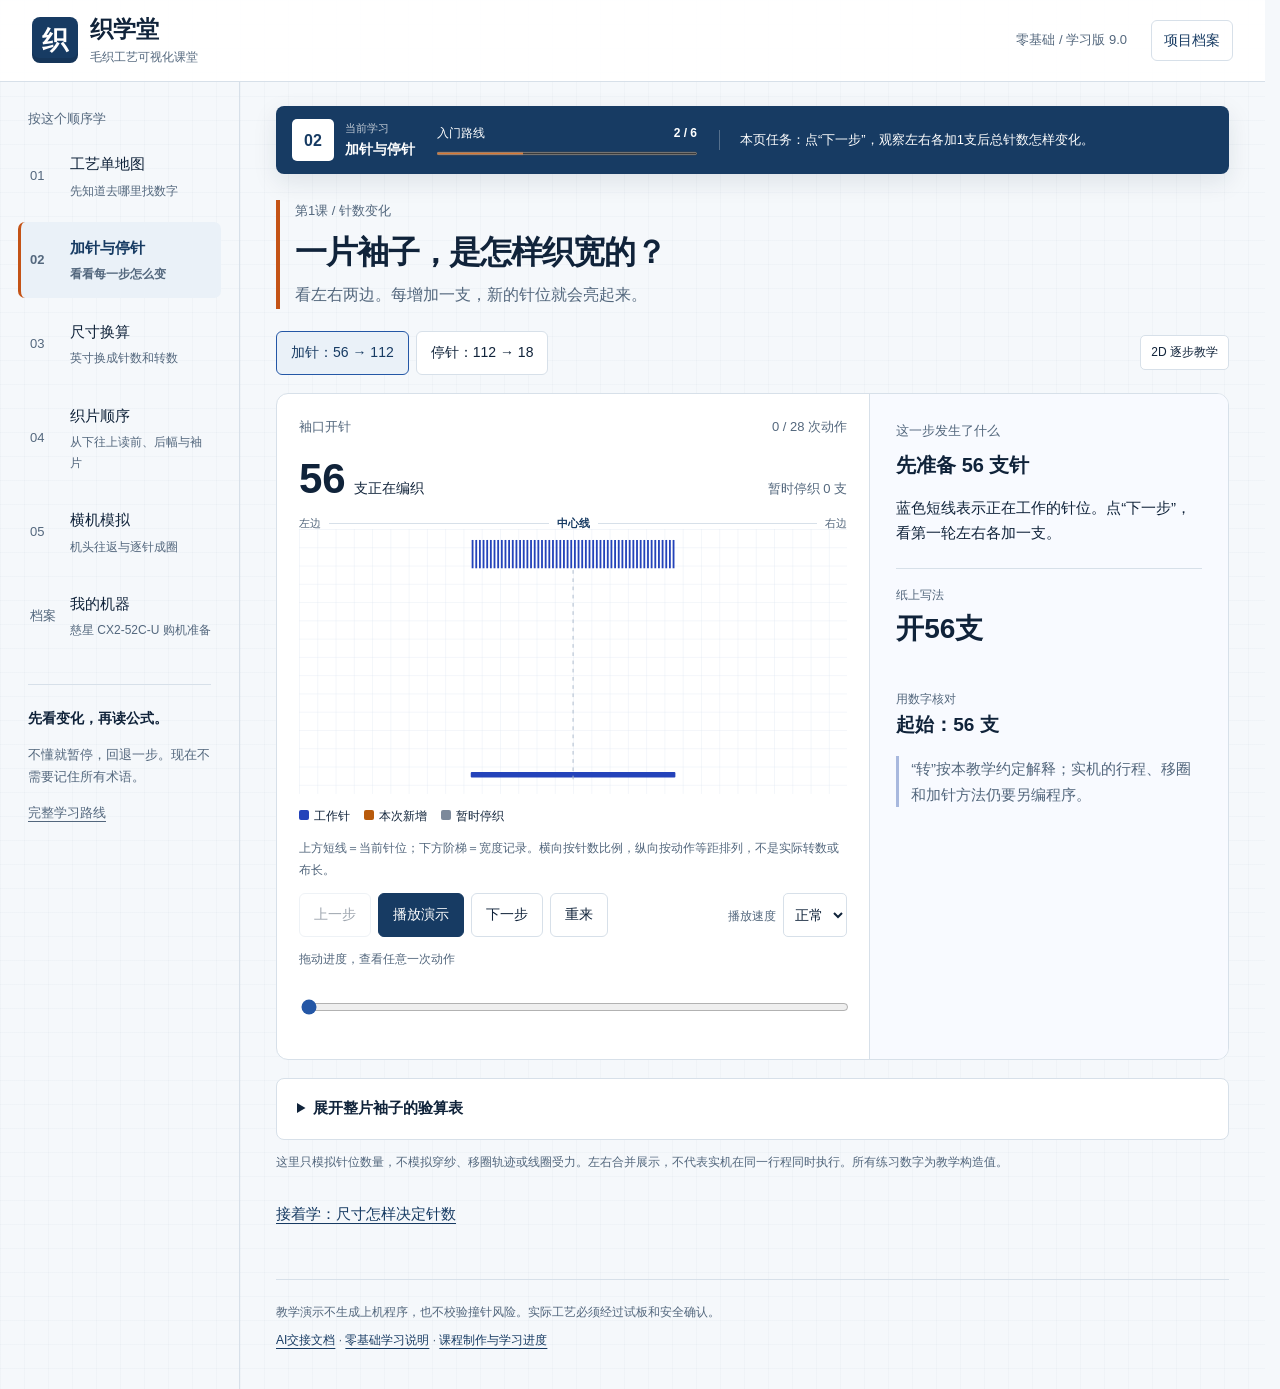
==== commit b9b835bd: "新增两张图纸教学清稿与全屏放大查看" ====
--- a/index.html
+++ b/index.html
@@ -1,6 +1,6 @@
 <!doctype html>
-<html lang="zh-CN"><head><meta charset="utf-8"><meta name="viewport" content="width=device-width,initial-scale=1"><meta name="theme-color" content="#173b63"><title>织学堂 · 毛织可视化课堂</title><meta name="description" content="零基础毛织工艺：图纸驱动衣片成形、真实整机教学复原、2.5D逐针成圈与慈星设备档案。"><link rel="stylesheet" href="./styles.css?v=9"><script src="./app.js?v=9" defer></script><link rel="icon" href="data:image/svg+xml,%3Csvg xmlns='http://www.w3.org/2000/svg' viewBox='0 0 32 32'%3E%3Crect width='32' height='32' rx='7' fill='%23173b63'/%3E%3Cpath d='M7 8v10l5 5 4-5V8m0 10 4 5 5-5V8' fill='none' stroke='white' stroke-width='3'/%3E%3C/svg%3E"></head>
-<body><a class="skip" href="#main">跳到课程</a><header><a class="brand" href="#stitches"><b>织</b><span>织学堂<small>毛织工艺可视化课堂</small></span></a><span class="version">零基础 / 学习版 8.0</span><a class="archive-link" href="https://github.com/147196421/knitwear-factory-learning">项目档案</a></header>
+<html lang="zh-CN"><head><meta charset="utf-8"><meta name="viewport" content="width=device-width,initial-scale=1"><meta name="theme-color" content="#173b63"><title>织学堂 · 毛织可视化课堂</title><meta name="description" content="零基础毛织工艺：干净图纸清稿、图纸驱动衣片成形、真实整机教学复原与慈星设备档案。"><link rel="stylesheet" href="./styles.css?v=10"><script src="./app.js?v=10" defer></script><link rel="icon" href="data:image/svg+xml,%3Csvg xmlns='http://www.w3.org/2000/svg' viewBox='0 0 32 32'%3E%3Crect width='32' height='32' rx='7' fill='%23173b63'/%3E%3Cpath d='M7 8v10l5 5 4-5V8m0 10 4 5 5-5V8' fill='none' stroke='white' stroke-width='3'/%3E%3C/svg%3E"></head>
+<body><a class="skip" href="#main">跳到课程</a><header><a class="brand" href="#stitches"><b>织</b><span>织学堂<small>毛织工艺可视化课堂</small></span></a><span class="version">零基础 / 学习版 9.0</span><a class="archive-link" href="https://github.com/147196421/knitwear-factory-learning">项目档案</a></header>
 <div class="shell"><aside class="sidebar"><p class="eyebrow">按这个顺序学</p><nav aria-label="课程目录">
 <a href="#map" data-page="map"><span>01</span><div>工艺单地图<small>先知道去哪里找数字</small></div></a>
 <a href="#stitches" data-page="stitches"><span>02</span><div>加针与停针<small>看看每一步怎么变</small></div></a>
@@ -19,7 +19,7 @@
 <aside class="explain" aria-live="polite"><p class="eyebrow">这一步发生了什么</p><h2 id="action-title"></h2><p id="action-copy"></p><div class="formula"><small>纸上写法</small><strong id="action-code"></strong></div><dl id="code-parts"></dl><div class="equation"><small>用数字核对</small><strong id="equation"></strong></div><p class="notice" id="action-caution"></p></aside></div>
 <details><summary>展开整片袖子的验算表</summary><div class="table-wrap"><table><thead><tr><th>阶段</th><th>纸上写法</th><th>左右合计</th><th>工作针数</th></tr></thead><tbody><tr><td>开针</td><td>开56支</td><td>—</td><td>56</td></tr><tr><td>加针1</td><td>5+1+3</td><td>+6</td><td>62</td></tr><tr><td>加针2</td><td>1+1+7</td><td>+14</td><td>76</td></tr><tr><td>加针3</td><td>2+1+14</td><td>+28</td><td>104</td></tr><tr><td>加针4</td><td>4+1+4</td><td>+8</td><td>112</td></tr><tr><td>停针1</td><td>1-2-3（停针）</td><td>−12</td><td>100</td></tr><tr><td>停针2</td><td>1-3-7（停针）</td><td>−42</td><td>58</td></tr><tr><td>停针3</td><td>1-5-4（停针）</td><td>−40</td><td>18</td></tr></tbody></table></div></details>
 <p class="caption">这里只模拟针位数量，不模拟穿纱、移圈轨迹或线圈受力。左右合并展示，不代表实机在同一行程同时执行。所有练习数字为教学构造值。</p><a class="next-lesson" href="#density">接着学：尺寸怎样决定针数</a></section>
-<section id="map" class="page" hidden><div class="heading"><p class="eyebrow">第1课 / 工艺单地图</p><h1>拿到纸，先找这四个区域。</h1><p>点一个区域，只看这一处的用途。</p></div><div class="workspace"><div class="sheet"><button data-zone="identity">① 身份与版本<small>款式 · 尺码 · 日期 · 改版</small></button><button data-zone="size">② 尺寸与密度<small>目标尺寸<br>横密 / 纵密<br>英寸或厘米</small></button><button data-zone="shape">③ 织片工艺<small>前幅 / 后幅 / 袖片<br>开针、身段、肩领<br>5+1+3</small></button><button data-zone="yarn">④ 纱线与用量<small>纱线规格 · 合股数 · 颜色 · 重量</small></button></div><div class="explain" aria-live="polite"><p class="eyebrow">先回答一个问题</p><h2 id="zone-title"></h2><p id="zone-copy"></p><p class="notice" id="zone-tip"></p><a href="#stitches">去看针数变化</a></div></div><details><summary>“支”和“转”是不是永远一个意思？</summary><p>织片旁的“支”通常是针数；纱线名称中的“支”可能是纱支，不能混用。“转”的计数约定可能随工厂、组织和系统变化，不要直接当成机头单程次数，也不能直接等同程序行号。</p></details><div class="process"><h2>工艺单到成衣，还要经过什么？</h2><ol><li><strong>算工艺</strong><span>尺寸、样片密度、针数和转数</span></li><li><strong>电脑制版</strong><span>把工艺编成针法与机器动作</span></li><li><strong>试织修正</strong><span>试片、洗水、量尺寸、修改</span></li><li><strong>后整理</strong><span>按款式缝盘、整烫、检验</span></li></ol></div></section>
+<section id="map" class="page" hidden><div class="heading"><p class="eyebrow">第1课 / 工艺单地图</p><h1>拿到纸，先找这四个区域。</h1><p>先看两张干净清稿，再点下面四个区域认识用途。</p></div><section class="clean-sheet-gallery" aria-labelledby="clean-sheet-title"><div class="clean-sheet-intro"><div><h2 id="clean-sheet-title">两张参考图纸的干净教学清稿</h2><p>已去掉手写笔迹和识别信息。点击图片可全屏放大；绿色表示照片较清楚的节点，橙色表示仍待复核。</p></div><span class="tag pending">教学重绘 · 不能直接上机</span></div><div class="clean-sheet-grid"><article><button class="clean-sheet-thumb" data-sheet-preview="./assets/sheet-01-clean.svg" data-sheet-title="参考图纸1 · 教学清稿" aria-label="放大查看参考图纸1教学清稿"><img src="./assets/sheet-01-clean.svg" alt="参考图纸1干净教学清稿，包含前幅、后幅和袖片" loading="lazy"></button><div><strong>图纸1</strong><span>前幅163支／约94转；后幅163支／约95转；袖片55支／约59转。</span><a href="./assets/sheet-01-clean.svg" target="_blank" rel="noopener">新窗口打开原尺寸</a></div></article><article><button class="clean-sheet-thumb" data-sheet-preview="./assets/sheet-02-clean.svg" data-sheet-title="参考图纸2 · 圆领款教学清稿" aria-label="放大查看参考图纸2圆领款教学清稿"><img src="./assets/sheet-02-clean.svg" alt="参考图纸2圆领款干净教学清稿，包含前幅、后幅和袖片" loading="lazy"></button><div><strong>图纸2 · 圆领款</strong><span>前幅154支／约79转；后幅150支／约77转；袖片55支／约73转。</span><a href="./assets/sheet-02-clean.svg" target="_blank" rel="noopener">新窗口打开原尺寸</a></div></article></div></section><div class="workspace"><div class="sheet"><button data-zone="identity">① 身份与版本<small>款式 · 尺码 · 日期 · 改版</small></button><button data-zone="size">② 尺寸与密度<small>目标尺寸<br>横密 / 纵密<br>英寸或厘米</small></button><button data-zone="shape">③ 织片工艺<small>前幅 / 后幅 / 袖片<br>开针、身段、肩领<br>5+1+3</small></button><button data-zone="yarn">④ 纱线与用量<small>纱线规格 · 合股数 · 颜色 · 重量</small></button></div><div class="explain" aria-live="polite"><p class="eyebrow">先回答一个问题</p><h2 id="zone-title"></h2><p id="zone-copy"></p><p class="notice" id="zone-tip"></p><a href="#stitches">去看针数变化</a></div></div><details><summary>“支”和“转”是不是永远一个意思？</summary><p>织片旁的“支”通常是针数；纱线名称中的“支”可能是纱支，不能混用。“转”的计数约定可能随工厂、组织和系统变化，不要直接当成机头单程次数，也不能直接等同程序行号。</p></details><div class="process"><h2>工艺单到成衣，还要经过什么？</h2><ol><li><strong>算工艺</strong><span>尺寸、样片密度、针数和转数</span></li><li><strong>电脑制版</strong><span>把工艺编成针法与机器动作</span></li><li><strong>试织修正</strong><span>试片、洗水、量尺寸、修改</span></li><li><strong>后整理</strong><span>按款式缝盘、整烫、检验</span></li></ol></div></section>
 <section id="density" class="page" hidden><div class="heading"><p class="eyebrow">第2课 / 尺寸换算</p><h1>宽度不变，密度越大，针数越多。</h1><p>先动“横向密度”滑块：外框不变，里面的格子变密。</p></div><div class="workspace"><div class="simulation"><div class="stage-head"><span>矩形试片计算模型</span><span>非完整衣片工艺</span></div><div class="density-field"><div id="density-fabric"><span id="density-badge"></span></div></div><div class="results" aria-live="polite"><div><small>横向基础针数</small><strong id="stitch-result"></strong><small id="stitch-formula"></small></div><div><small>纵向基础转数</small><strong id="course-result"></strong><small id="course-formula"></small></div></div><p class="caption">网格表示密度变化，每格不等于一根真实织针。只演示同一组织、同一测量状态的矩形区域。</p></div><div class="explain inputs"><label for="width">试片宽度 <output id="width-out"></output></label><input id="width" type="range" min="14" max="24" step=".5" value="18"><label for="gauge">横向密度 <output id="gauge-out"></output></label><input id="gauge" type="range" min="6" max="12" step=".1" value="9"><label for="length">试片长度 <output id="length-out"></output></label><input id="length" type="range" min="16" max="28" step=".5" value="20"><label for="courses">纵向密度 <output id="courses-out"></output></label><input id="courses" type="range" min="3" max="8" step=".1" value="4.5"><button id="reset-density">恢复教学值</button><p class="notice">1英寸＝2.54厘米。胸阔常指平铺宽度，不是绕身体一圈的胸围；先核对量法。</p></div></div><details><summary>算出162支，为什么示例工艺值是166支？</summary><p>162是18×9的基础值；166是用于比较的假定工艺值，多出的4支不能凭空认定为缝耗。还需核对边针、缝盘、组织循环及试板结果。</p><p>如果用洗后样片密度和洗后成衣尺寸，不要再机械地重复补偿缩率。罗纹、身段密度不同时应分段计算，不能把整件身长都乘一个密度。</p></details><div class="practice"><h2>试着判断</h2><p>18英寸 × 9支/英寸，直接计算得到多少支？</p><div class="row"><button data-answer="150">150支</button><button data-answer="162">162支</button><button data-answer="166">166支</button></div><p id="quiz-feedback" aria-live="polite">先自己算，再选答案。</p></div><a class="next-lesson" href="#pieces">接着学：从哪里开始读织片</a></section>
 <section id="pieces" class="page" hidden><div class="heading"><p class="eyebrow">第3课 / 阅读顺序</p><h1>从起底处，沿织片向上读。</h1><p>选择一片，再播放分段。高亮处就是当前读到的位置。</p></div><div class="tabs" aria-label="选择织片"><button data-piece="front" aria-pressed="true">前幅</button><button data-piece="back" aria-pressed="false">后幅</button><button data-piece="sleeve" aria-pressed="false">袖片</button></div><div class="workspace"><div class="simulation"><div class="stage-head"><span id="piece-name"></span><span id="piece-step"></span></div><svg id="piece-diagram" viewBox="0 0 360 360" role="img" aria-labelledby="piece-svg-title"><title id="piece-svg-title">织片分段阅读</title><defs><clipPath id="piece-clip"><path id="piece-clip-path"/></clipPath></defs><path id="piece-outline" fill="#e6edf7" stroke="#a3b2c7" stroke-width="2"/><g clip-path="url(#piece-clip)"><rect id="piece-highlight" x="60" width="240" fill="#4967d8"/></g><path d="M32 320V55m-7 12 7-12 7 12" fill="none" stroke="#2443ba" stroke-width="2"/><text x="15" y="342" fill="#45586f" font-size="14">阅读方向</text></svg><div class="row"><button id="piece-prev">上一段</button><button id="piece-play" class="primary">播放分段</button><button id="piece-next">下一段</button></div><p class="caption">常见由下往上分片编织的示意；轮廓不按实际尺寸，横织或特殊起织方式不适用。</p></div><div class="explain" aria-live="polite"><p class="eyebrow">当前读到</p><h2 id="piece-title"></h2><p id="piece-copy"></p><ol id="piece-stages"></ol><p class="notice">肩斜与领窝可能交叉进行；袖片的袖山不是身片的肩领。</p></div></div><a class="next-lesson" href="#simulator">接着看：机器怎样一针一针织</a></section>
 <section id="simulator" class="page" hidden>
@@ -64,5 +64,6 @@
   <a class="next-lesson" href="#machine">接着核对：我的慈星机器</a>
 </section>
 <section id="machine" class="page" hidden><div class="heading"><p class="eyebrow">设备档案 / 照片核对</p><h1>慈星 CX2-52C-U</h1><p>拟购买同款，尚未购入。先记录证据，再确定软件教学路线。</p></div><p class="tag pending">控制系统、软件版本与程序后缀：待确认</p><div class="machine-grid"><div><h2>铭牌能够读出的信息</h2><dl class="specs"><dt>品牌 / 厂家</dt><dd>CIXING / 宁波慈星</dd><dt>型号</dt><dd>CX2-52C-U</dd><dt>规格 / 幅宽原文</dt><dd>5/7/52</dd><dt>电源</dt><dd>220V / 50Hz</dd><dt>铭牌功率</dt><dd>1.2 kW</dd><dt>出厂年月</dt><dd>2025年8月</dd></dl><p class="notice">功率不等于每小时固定耗电量。序列号、生产文件名及原始现场照片未公开。</p><h2>型号解释与证据边界</h2><p>52通常对应52英寸名义幅宽，CX2通常指双编织系统。5/7是多针距规格线索，不表示所有5针和7针工艺能直接通用。</p><p>同系列资料支持双系统、穿线板等解释，但资料型号CX2-52EC-U与实拍CX2-52C-U不同，不能把速度、纱嘴、针板和控制系统照搬。</p><a href="./docs/machine-profile.md">完整设备档案与资料来源</a></div><div class="machine-check"><h2>下次补齐这3样就好</h2><ol><li><strong>系统信息 / 版本页面</strong><p>只在安全停机且有人熟悉设备时查看，不改参数。</p></li><li><strong>制版电脑的软件名称与版本</strong><p>机器屏幕负责运行与调整；制版软件负责制作程序，两者不是同一件事。</p></li><li><strong>获准学习的测试程序后缀</strong><p>只记录后缀，不公开订单程序或未公开花型。</p></li></ol><p class="notice">不要为了拍照拆罩、伸手进针床，或在运行中试按复位、解锁、度目、速度按钮。实际操作必须在熟悉设备的人员指导下进行。</p></div></div><details><summary>操作屏上的词，先怎么理解？</summary><dl class="specs"><dt>主程序</dt><dd>程序执行位置；不是工艺单“转数”。</dd><dt>设定 / 完成件数</dt><dd>可能计一片或一个循环，不必然是一件完整毛衣。</dd><dt>度目</dt><dd>与线圈长度和松紧有关，不是每英寸支数。</dd><dt>罗拉 / 副罗拉</dt><dd>织片牵拉设置，单位与含义按系统手册核对。</dd><dt>摇床</dt><dd>针床相对横向位移，与移圈和组织变化相关。</dd><dt>起底板</dt><dd>起织阶段的挂纱与牵拉装置，形式按实际配置确认。</dd></dl></details><details><summary>购机前核对</summary><p>核对完整型号、针距、控制系统、针板、纱嘴、起底装置、软件授权、安装培训、配件与保修。用计划生产的纱线与样片现场试织。二手机另查维修记录和磨损情况，不能仅凭外观或铭牌日期判断机况。</p><p>普通分片生产仍需查片、缝盘及后整理。不要把自动起底理解成整件无缝全成型。</p></details></section>
+<dialog id="sheet-preview-dialog" class="sheet-preview-dialog" aria-labelledby="sheet-preview-title"><div class="sheet-preview-toolbar"><strong id="sheet-preview-title">教学清稿</strong><div><button id="sheet-zoom-out" aria-label="缩小图片">缩小</button><button id="sheet-zoom-reset">适合屏幕</button><button id="sheet-zoom-in" aria-label="放大图片">放大</button><button id="sheet-preview-close" class="primary">关闭</button></div></div><div id="sheet-preview-scroll" class="sheet-preview-scroll"><img id="sheet-preview-image" alt=""></div><div class="sheet-preview-foot"><span id="sheet-preview-scale">100%</span><span>手机可双指缩放页面，也可以用上方按钮放大。</span><a id="sheet-preview-original" href="#" target="_blank" rel="noopener">新窗口打开原尺寸</a></div></dialog>
 <footer>教学演示不生成上机程序，也不校验撞针风险。实际工艺必须经过试板和安全确认。<br><a href="./AI_HANDOFF.md">AI交接文档</a> · <a href="./learning-guide.html">零基础学习说明</a> · <a href="./PROGRESS.md">课程制作与学习进度</a></footer>
 </main></div><noscript>请启用JavaScript观看动画，或阅读<a href="./docs/lesson-01.md">课程讲义</a>。</noscript></body></html>
--- a/styles.css
+++ b/styles.css
@@ -18,3 +18,7 @@
 @media(max-width:720px){.mapping-table tr{margin-bottom:12px;padding:12px;border:1px solid var(--line);border-radius:8px;background:#fff}}
 @media(max-width:720px){.garment-lesson-grid{grid-template-columns:1fr}.garment-paper{display:grid;grid-template-columns:minmax(130px,.72fr) minmax(0,1fr);gap:12px;align-items:center;padding:12px}.garment-paper .stage-head{grid-column:1/-1}.garment-paper svg{max-height:210px}.garment-paper p{font-size:13px}.garment-teacher{padding:15px}.garment-teacher dl>div{grid-template-columns:1fr;gap:4px}.garment-teacher dd{font-size:14px}.garment-stage-list{grid-template-columns:1fr 1fr}.garment-stage-list button{min-height:58px}.garment-controls .row{grid-template-columns:1fr 1fr}.garment-controls .row button:last-child{grid-column:1/-1}.garment-machine-heading{align-items:flex-start}.garment-machine-heading span{text-align:right}}
 @media(max-width:380px){.garment-paper{grid-template-columns:120px minmax(0,1fr)}.garment-stage-list{grid-template-columns:1fr}.garment-readout{padding:10px}.garment-teacher-head{display:block}.garment-teacher-head>span{display:block;margin-bottom:6px}}
+
+.clean-sheet-gallery{margin:0 0 22px;padding:18px;border:1px solid var(--line);border-top:4px solid var(--blue);border-radius:10px;background:#fff}.clean-sheet-intro{display:flex;justify-content:space-between;align-items:flex-start;gap:18px;margin-bottom:14px}.clean-sheet-intro h2{margin-bottom:5px}.clean-sheet-intro p{max-width:72ch;margin:0;color:var(--muted);font-size:14px}.clean-sheet-grid{display:grid;grid-template-columns:1fr 1fr;gap:14px}.clean-sheet-grid article{min-width:0;border:1px solid var(--line);border-radius:8px;overflow:hidden;background:#f8fafb}.clean-sheet-thumb{display:block;width:100%;height:auto;min-height:0;padding:0;border:0;border-radius:0;background:#eef3f6;overflow:hidden}.clean-sheet-thumb:hover{background:#e5edf2}.clean-sheet-thumb:focus-visible{position:relative;z-index:1;outline-offset:-4px}.clean-sheet-thumb img{display:block;width:100%;height:auto;aspect-ratio:1200/820;object-fit:cover}.clean-sheet-grid article>div{display:grid;grid-template-columns:1fr auto;gap:5px 14px;padding:12px 14px}.clean-sheet-grid article strong{font-size:16px}.clean-sheet-grid article span{grid-column:1/-1;color:var(--muted);font-size:13px;line-height:1.55}.clean-sheet-grid article a{font-size:13px}.sheet-preview-dialog{width:min(96vw,1440px);height:92vh;max-width:none;max-height:none;margin:auto;padding:0;border:1px solid #7e929f;border-radius:10px;background:#fff;color:var(--ink);overflow:hidden}.sheet-preview-dialog::backdrop{background:rgba(7,21,34,.78)}.sheet-preview-toolbar{display:flex;justify-content:space-between;align-items:center;gap:14px;min-height:64px;padding:10px 14px;border-bottom:1px solid var(--line);background:#f5f8fa}.sheet-preview-toolbar>div{display:flex;gap:7px;flex-wrap:wrap}.sheet-preview-toolbar button{min-height:44px}.sheet-preview-scroll{height:calc(92vh - 126px);padding:12px;overflow:auto;background:#dfe7eb}.sheet-preview-scroll img{display:block;width:100%;max-width:none;height:auto;margin:0 auto;background:#fff;transition:width .18s ease}.sheet-preview-foot{display:flex;align-items:center;gap:16px;min-height:62px;padding:10px 14px;border-top:1px solid var(--line);background:#fff;color:var(--muted);font-size:13px}.sheet-preview-foot span:first-child{min-width:52px;color:var(--blue);font-weight:700;font-variant-numeric:tabular-nums}.sheet-preview-foot a{margin-left:auto;white-space:nowrap}
+@media(max-width:720px){.clean-sheet-gallery{padding:14px}.clean-sheet-intro{display:block}.clean-sheet-intro .tag{margin-top:10px}.clean-sheet-grid{grid-template-columns:1fr}.clean-sheet-grid article>div{display:block}.clean-sheet-grid article span,.clean-sheet-grid article a{display:block;margin-top:6px}.sheet-preview-dialog{width:100vw;height:100dvh;border:0;border-radius:0}.sheet-preview-toolbar{display:block;padding:9px 10px}.sheet-preview-toolbar>strong{display:block;margin-bottom:8px}.sheet-preview-toolbar>div{display:grid;grid-template-columns:1fr 1fr 1fr}.sheet-preview-toolbar #sheet-preview-close{grid-column:1/-1}.sheet-preview-scroll{height:calc(100dvh - 182px);padding:6px}.sheet-preview-foot{min-height:58px;padding:8px 10px;gap:8px;flex-wrap:wrap}.sheet-preview-foot span:nth-child(2){display:none}.sheet-preview-foot a{margin-left:auto}.clean-sheet-thumb img{aspect-ratio:1200/820}}
+@media(prefers-reduced-motion:reduce){.sheet-preview-scroll img{transition:none!important}}
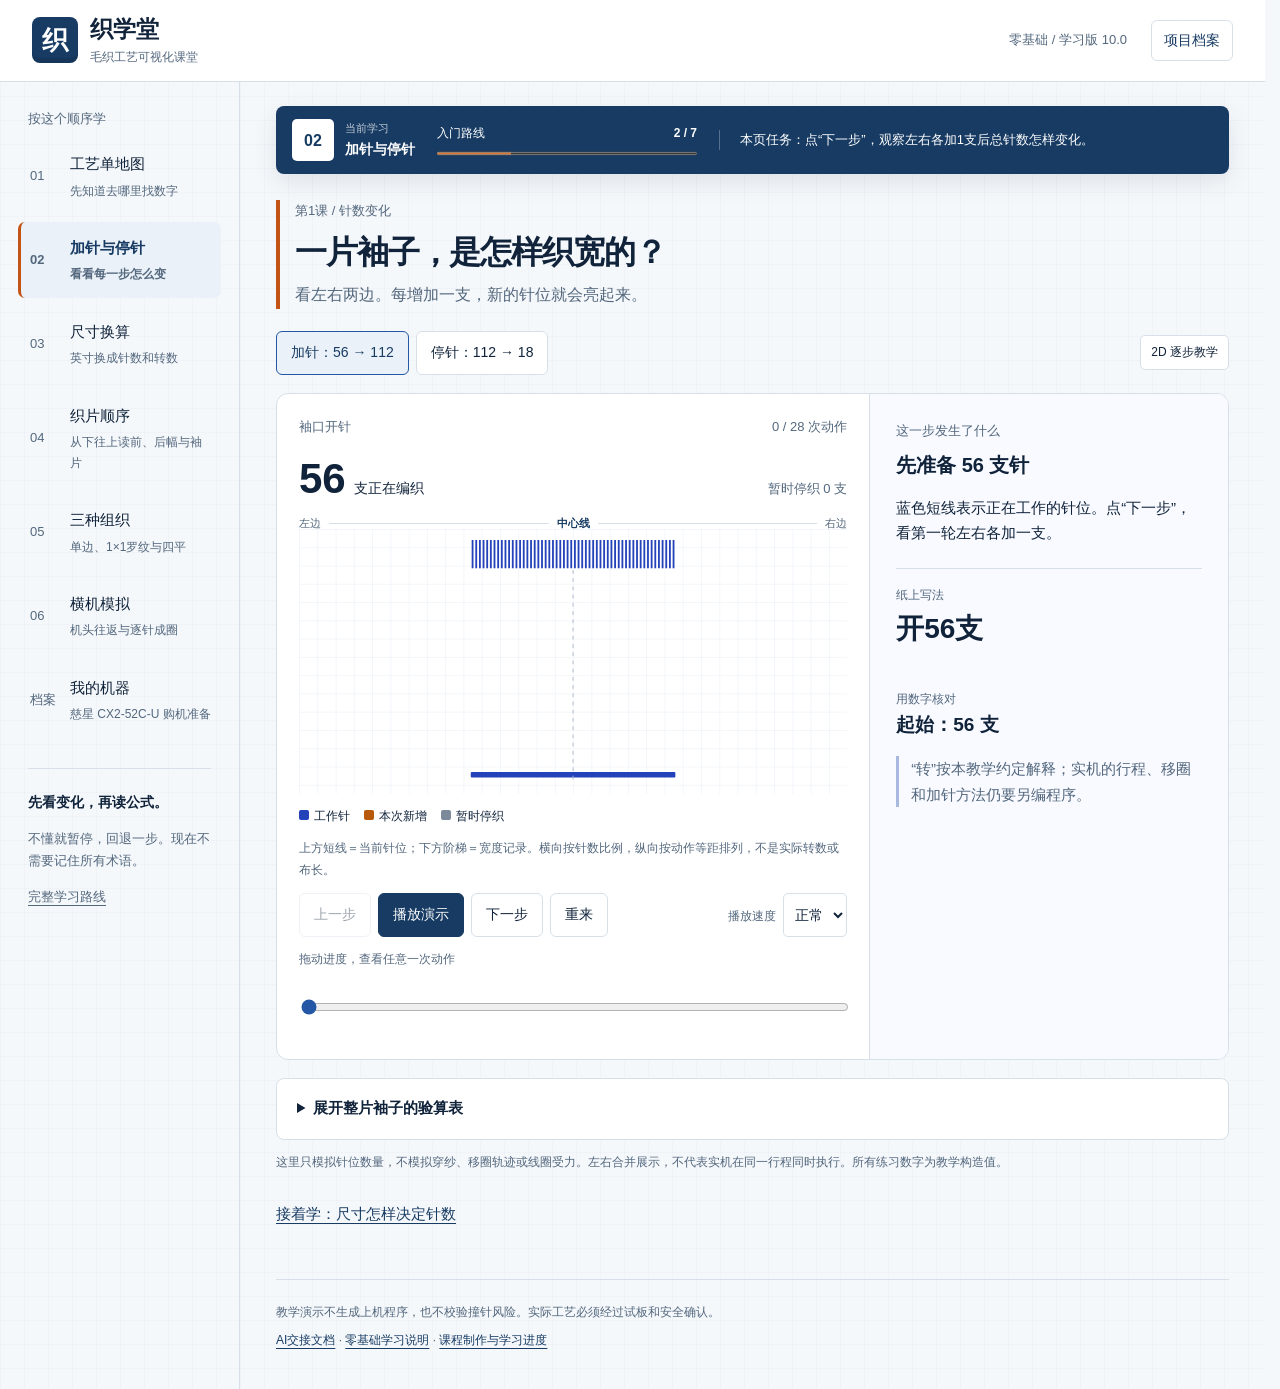
==== commit f8188e33: "新增第5课：三种组织逐针成圈教学" ====
--- a/index.html
+++ b/index.html
@@ -1,15 +1,16 @@
 <!doctype html>
-<html lang="zh-CN"><head><meta charset="utf-8"><meta name="viewport" content="width=device-width,initial-scale=1"><meta name="theme-color" content="#173b63"><title>织学堂 · 毛织可视化课堂</title><meta name="description" content="零基础毛织工艺：干净图纸清稿、图纸驱动衣片成形、真实整机教学复原与慈星设备档案。"><link rel="stylesheet" href="./styles.css?v=10"><script src="./app.js?v=10" defer></script><link rel="icon" href="data:image/svg+xml,%3Csvg xmlns='http://www.w3.org/2000/svg' viewBox='0 0 32 32'%3E%3Crect width='32' height='32' rx='7' fill='%23173b63'/%3E%3Cpath d='M7 8v10l5 5 4-5V8m0 10 4 5 5-5V8' fill='none' stroke='white' stroke-width='3'/%3E%3C/svg%3E"></head>
-<body><a class="skip" href="#main">跳到课程</a><header><a class="brand" href="#stitches"><b>织</b><span>织学堂<small>毛织工艺可视化课堂</small></span></a><span class="version">零基础 / 学习版 9.0</span><a class="archive-link" href="https://github.com/147196421/knitwear-factory-learning">项目档案</a></header>
+<html lang="zh-CN"><head><meta charset="utf-8"><meta name="viewport" content="width=device-width,initial-scale=1"><meta name="theme-color" content="#173b63"><title>织学堂 · 毛织可视化课堂</title><meta name="description" content="零基础毛织工艺：干净图纸清稿、针织组织逐针演示、图纸驱动衣片成形与慈星设备档案。"><link rel="stylesheet" href="./styles.css?v=11"><script src="./app.js?v=11" defer></script><link rel="icon" href="data:image/svg+xml,%3Csvg xmlns='http://www.w3.org/2000/svg' viewBox='0 0 32 32'%3E%3Crect width='32' height='32' rx='7' fill='%23173b63'/%3E%3Cpath d='M7 8v10l5 5 4-5V8m0 10 4 5 5-5V8' fill='none' stroke='white' stroke-width='3'/%3E%3C/svg%3E"></head>
+<body><a class="skip" href="#main">跳到课程</a><header><a class="brand" href="#stitches"><b>织</b><span>织学堂<small>毛织工艺可视化课堂</small></span></a><span class="version">零基础 / 学习版 10.0</span><a class="archive-link" href="https://github.com/147196421/knitwear-factory-learning">项目档案</a></header>
 <div class="shell"><aside class="sidebar"><p class="eyebrow">按这个顺序学</p><nav aria-label="课程目录">
 <a href="#map" data-page="map"><span>01</span><div>工艺单地图<small>先知道去哪里找数字</small></div></a>
 <a href="#stitches" data-page="stitches"><span>02</span><div>加针与停针<small>看看每一步怎么变</small></div></a>
 <a href="#density" data-page="density"><span>03</span><div>尺寸换算<small>英寸换成针数和转数</small></div></a>
 <a href="#pieces" data-page="pieces"><span>04</span><div>织片顺序<small>从下往上读前、后幅与袖片</small></div></a>
-<a href="#simulator" data-page="simulator"><span>05</span><div>横机模拟<small>机头往返与逐针成圈</small></div></a>
+<a href="#structures" data-page="structures"><span>05</span><div>三种组织<small>单边、1×1罗纹与四平</small></div></a>
+<a href="#simulator" data-page="simulator"><span>06</span><div>横机模拟<small>机头往返与逐针成圈</small></div></a>
 <a href="#machine" data-page="machine"><span>档案</span><div>我的机器<small>慈星 CX2-52C-U 购机准备</small></div></a></nav>
 <div class="side-note"><strong>先看变化，再读公式。</strong><p>不懂就暂停，回退一步。现在不需要记住所有术语。</p><a href="./CURRICULUM.md">完整学习路线</a></div></aside>
-<main id="main"><div class="lesson-toolbar" aria-label="当前学习位置"><div class="lesson-position"><span id="current-number">02</span><div><small>当前学习</small><strong id="current-name">加针与停针</strong></div></div><div class="progress-block"><div><span>入门路线</span><strong id="progress-text">2 / 6</strong></div><progress id="course-progress" max="6" value="2">2 / 6</progress></div><p id="current-task">本页任务：点“下一步”，观察左右各加1支后总针数怎样变化。</p></div>
+<main id="main"><div class="lesson-toolbar" aria-label="当前学习位置"><div class="lesson-position"><span id="current-number">02</span><div><small>当前学习</small><strong id="current-name">加针与停针</strong></div></div><div class="progress-block"><div><span>入门路线</span><strong id="progress-text">2 / 7</strong></div><progress id="course-progress" max="7" value="2">2 / 7</progress></div><p id="current-task">本页任务：点“下一步”，观察左右各加1支后总针数怎样变化。</p></div>
 <section id="stitches" class="page"><div class="heading"><p class="eyebrow">第1课 / 针数变化</p><h1>一片袖子，是怎样织宽的？</h1><p>看左右两边。每增加一支，新的针位就会亮起来。</p></div>
 <div class="tabs" aria-label="演示类型"><button data-mode="increase" aria-pressed="true">加针：56 → 112</button><button data-mode="hold" aria-pressed="false">停针：112 → 18</button><span class="tag">2D 逐步教学</span></div>
 <div class="workspace"><div class="simulation"><div class="stage-head"><span id="stage-name"></span><span id="step-count"></span></div><div class="readout"><strong id="active-count">56</strong><span>支正在编织</span><span id="held-count"></span></div><div class="orientation" aria-hidden="true"><span>左边</span><i></i><b>中心线</b><i></i><span>右边</span></div>
@@ -21,9 +22,39 @@
 <p class="caption">这里只模拟针位数量，不模拟穿纱、移圈轨迹或线圈受力。左右合并展示，不代表实机在同一行程同时执行。所有练习数字为教学构造值。</p><a class="next-lesson" href="#density">接着学：尺寸怎样决定针数</a></section>
 <section id="map" class="page" hidden><div class="heading"><p class="eyebrow">第1课 / 工艺单地图</p><h1>拿到纸，先找这四个区域。</h1><p>先看两张干净清稿，再点下面四个区域认识用途。</p></div><section class="clean-sheet-gallery" aria-labelledby="clean-sheet-title"><div class="clean-sheet-intro"><div><h2 id="clean-sheet-title">两张参考图纸的干净教学清稿</h2><p>已去掉手写笔迹和识别信息。点击图片可全屏放大；绿色表示照片较清楚的节点，橙色表示仍待复核。</p></div><span class="tag pending">教学重绘 · 不能直接上机</span></div><div class="clean-sheet-grid"><article><button class="clean-sheet-thumb" data-sheet-preview="./assets/sheet-01-clean.svg" data-sheet-title="参考图纸1 · 教学清稿" aria-label="放大查看参考图纸1教学清稿"><img src="./assets/sheet-01-clean.svg" alt="参考图纸1干净教学清稿，包含前幅、后幅和袖片" loading="lazy"></button><div><strong>图纸1</strong><span>前幅163支／约94转；后幅163支／约95转；袖片55支／约59转。</span><a href="./assets/sheet-01-clean.svg" target="_blank" rel="noopener">新窗口打开原尺寸</a></div></article><article><button class="clean-sheet-thumb" data-sheet-preview="./assets/sheet-02-clean.svg" data-sheet-title="参考图纸2 · 圆领款教学清稿" aria-label="放大查看参考图纸2圆领款教学清稿"><img src="./assets/sheet-02-clean.svg" alt="参考图纸2圆领款干净教学清稿，包含前幅、后幅和袖片" loading="lazy"></button><div><strong>图纸2 · 圆领款</strong><span>前幅154支／约79转；后幅150支／约77转；袖片55支／约73转。</span><a href="./assets/sheet-02-clean.svg" target="_blank" rel="noopener">新窗口打开原尺寸</a></div></article></div></section><div class="workspace"><div class="sheet"><button data-zone="identity">① 身份与版本<small>款式 · 尺码 · 日期 · 改版</small></button><button data-zone="size">② 尺寸与密度<small>目标尺寸<br>横密 / 纵密<br>英寸或厘米</small></button><button data-zone="shape">③ 织片工艺<small>前幅 / 后幅 / 袖片<br>开针、身段、肩领<br>5+1+3</small></button><button data-zone="yarn">④ 纱线与用量<small>纱线规格 · 合股数 · 颜色 · 重量</small></button></div><div class="explain" aria-live="polite"><p class="eyebrow">先回答一个问题</p><h2 id="zone-title"></h2><p id="zone-copy"></p><p class="notice" id="zone-tip"></p><a href="#stitches">去看针数变化</a></div></div><details><summary>“支”和“转”是不是永远一个意思？</summary><p>织片旁的“支”通常是针数；纱线名称中的“支”可能是纱支，不能混用。“转”的计数约定可能随工厂、组织和系统变化，不要直接当成机头单程次数，也不能直接等同程序行号。</p></details><div class="process"><h2>工艺单到成衣，还要经过什么？</h2><ol><li><strong>算工艺</strong><span>尺寸、样片密度、针数和转数</span></li><li><strong>电脑制版</strong><span>把工艺编成针法与机器动作</span></li><li><strong>试织修正</strong><span>试片、洗水、量尺寸、修改</span></li><li><strong>后整理</strong><span>按款式缝盘、整烫、检验</span></li></ol></div></section>
 <section id="density" class="page" hidden><div class="heading"><p class="eyebrow">第2课 / 尺寸换算</p><h1>宽度不变，密度越大，针数越多。</h1><p>先动“横向密度”滑块：外框不变，里面的格子变密。</p></div><div class="workspace"><div class="simulation"><div class="stage-head"><span>矩形试片计算模型</span><span>非完整衣片工艺</span></div><div class="density-field"><div id="density-fabric"><span id="density-badge"></span></div></div><div class="results" aria-live="polite"><div><small>横向基础针数</small><strong id="stitch-result"></strong><small id="stitch-formula"></small></div><div><small>纵向基础转数</small><strong id="course-result"></strong><small id="course-formula"></small></div></div><p class="caption">网格表示密度变化，每格不等于一根真实织针。只演示同一组织、同一测量状态的矩形区域。</p></div><div class="explain inputs"><label for="width">试片宽度 <output id="width-out"></output></label><input id="width" type="range" min="14" max="24" step=".5" value="18"><label for="gauge">横向密度 <output id="gauge-out"></output></label><input id="gauge" type="range" min="6" max="12" step=".1" value="9"><label for="length">试片长度 <output id="length-out"></output></label><input id="length" type="range" min="16" max="28" step=".5" value="20"><label for="courses">纵向密度 <output id="courses-out"></output></label><input id="courses" type="range" min="3" max="8" step=".1" value="4.5"><button id="reset-density">恢复教学值</button><p class="notice">1英寸＝2.54厘米。胸阔常指平铺宽度，不是绕身体一圈的胸围；先核对量法。</p></div></div><details><summary>算出162支，为什么示例工艺值是166支？</summary><p>162是18×9的基础值；166是用于比较的假定工艺值，多出的4支不能凭空认定为缝耗。还需核对边针、缝盘、组织循环及试板结果。</p><p>如果用洗后样片密度和洗后成衣尺寸，不要再机械地重复补偿缩率。罗纹、身段密度不同时应分段计算，不能把整件身长都乘一个密度。</p></details><div class="practice"><h2>试着判断</h2><p>18英寸 × 9支/英寸，直接计算得到多少支？</p><div class="row"><button data-answer="150">150支</button><button data-answer="162">162支</button><button data-answer="166">166支</button></div><p id="quiz-feedback" aria-live="polite">先自己算，再选答案。</p></div><a class="next-lesson" href="#pieces">接着学：从哪里开始读织片</a></section>
-<section id="pieces" class="page" hidden><div class="heading"><p class="eyebrow">第3课 / 阅读顺序</p><h1>从起底处，沿织片向上读。</h1><p>选择一片，再播放分段。高亮处就是当前读到的位置。</p></div><div class="tabs" aria-label="选择织片"><button data-piece="front" aria-pressed="true">前幅</button><button data-piece="back" aria-pressed="false">后幅</button><button data-piece="sleeve" aria-pressed="false">袖片</button></div><div class="workspace"><div class="simulation"><div class="stage-head"><span id="piece-name"></span><span id="piece-step"></span></div><svg id="piece-diagram" viewBox="0 0 360 360" role="img" aria-labelledby="piece-svg-title"><title id="piece-svg-title">织片分段阅读</title><defs><clipPath id="piece-clip"><path id="piece-clip-path"/></clipPath></defs><path id="piece-outline" fill="#e6edf7" stroke="#a3b2c7" stroke-width="2"/><g clip-path="url(#piece-clip)"><rect id="piece-highlight" x="60" width="240" fill="#4967d8"/></g><path d="M32 320V55m-7 12 7-12 7 12" fill="none" stroke="#2443ba" stroke-width="2"/><text x="15" y="342" fill="#45586f" font-size="14">阅读方向</text></svg><div class="row"><button id="piece-prev">上一段</button><button id="piece-play" class="primary">播放分段</button><button id="piece-next">下一段</button></div><p class="caption">常见由下往上分片编织的示意；轮廓不按实际尺寸，横织或特殊起织方式不适用。</p></div><div class="explain" aria-live="polite"><p class="eyebrow">当前读到</p><h2 id="piece-title"></h2><p id="piece-copy"></p><ol id="piece-stages"></ol><p class="notice">肩斜与领窝可能交叉进行；袖片的袖山不是身片的肩领。</p></div></div><a class="next-lesson" href="#simulator">接着看：机器怎样一针一针织</a></section>
+<section id="pieces" class="page" hidden><div class="heading"><p class="eyebrow">第3课 / 阅读顺序</p><h1>从起底处，沿织片向上读。</h1><p>选择一片，再播放分段。高亮处就是当前读到的位置。</p></div><div class="tabs" aria-label="选择织片"><button data-piece="front" aria-pressed="true">前幅</button><button data-piece="back" aria-pressed="false">后幅</button><button data-piece="sleeve" aria-pressed="false">袖片</button></div><div class="workspace"><div class="simulation"><div class="stage-head"><span id="piece-name"></span><span id="piece-step"></span></div><svg id="piece-diagram" viewBox="0 0 360 360" role="img" aria-labelledby="piece-svg-title"><title id="piece-svg-title">织片分段阅读</title><defs><clipPath id="piece-clip"><path id="piece-clip-path"/></clipPath></defs><path id="piece-outline" fill="#e6edf7" stroke="#a3b2c7" stroke-width="2"/><g clip-path="url(#piece-clip)"><rect id="piece-highlight" x="60" width="240" fill="#4967d8"/></g><path d="M32 320V55m-7 12 7-12 7 12" fill="none" stroke="#2443ba" stroke-width="2"/><text x="15" y="342" fill="#45586f" font-size="14">阅读方向</text></svg><div class="row"><button id="piece-prev">上一段</button><button id="piece-play" class="primary">播放分段</button><button id="piece-next">下一段</button></div><p class="caption">常见由下往上分片编织的示意；轮廓不按实际尺寸，横织或特殊起织方式不适用。</p></div><div class="explain" aria-live="polite"><p class="eyebrow">当前读到</p><h2 id="piece-title"></h2><p id="piece-copy"></p><ol id="piece-stages"></ol><p class="notice">肩斜与领窝可能交叉进行；袖片的袖山不是身片的肩领。</p></div></div><a class="next-lesson" href="#structures">接着学：单边、罗纹和四平有什么不同</a></section>
+<section id="structures" class="page" hidden>
+  <div class="heading"><p class="eyebrow">第5课 / 组织结构</p><h1>针数一样，织法不同，布也完全不同。</h1><p>先选一种组织，再按“下一针”。橙色针位表示这一刻正在成圈，蓝色线圈表示已经完成。</p></div>
+  <div class="structure-tabs" role="group" aria-label="选择针织组织">
+    <button data-knit-structure="jersey" aria-pressed="true"><strong>单边</strong><span>只看前床连续工作</span></button>
+    <button data-knit-structure="rib" aria-pressed="false"><strong>1×1罗纹</strong><span>前1针、后1针交替</span></button>
+    <button data-knit-structure="full" aria-pressed="false"><strong>四平概念</strong><span>前后床都参与</span></button>
+  </div>
+  <div class="structure-workspace">
+    <section class="structure-machine" aria-labelledby="structure-machine-title">
+      <div class="stage-head"><span id="structure-machine-title">前后针床逐针演示</span><span id="structure-progress">第1 / 32针</span></div>
+      <div class="structure-readout" aria-live="polite"><strong id="structure-name">单边</strong><span id="structure-direction">机头：左 → 右</span><span id="structure-current">前床第1针</span></div>
+      <svg id="structure-svg" viewBox="0 0 760 500" role="img" aria-labelledby="structure-svg-title structure-svg-desc">
+        <title id="structure-svg-title">单边组织逐针成圈示意</title><desc id="structure-svg-desc">前后针床共8个教学针位，显示当前工作针和已经形成的线圈。</desc>
+        <rect width="760" height="500" class="structure-bg"/><path d="M70 180H690M70 285H690" class="structure-rail"/>
+        <text x="30" y="145" class="structure-bed-label">后床</text><text x="30" y="335" class="structure-bed-label">前床</text>
+        <g id="structure-rear-needles"></g><g id="structure-front-needles"></g><g id="structure-loops"></g>
+        <g id="structure-carriage" class="structure-carriage"><path d="M0 45h132l18 48H-18Z"/><rect x="-28" y="88" width="188" height="60" rx="7"/><text x="66" y="126" text-anchor="middle">机头</text></g>
+        <path id="structure-yarn" d="M380 10C310 34 130 60 116 230" class="structure-yarn"/>
+        <path d="M82 418H678" class="structure-baseline"/><text x="380" y="468" text-anchor="middle" class="structure-footnote">同样8个逻辑针位，只比较前后针床怎样参与；不代表实际幅宽</text>
+      </svg>
+      <ol class="structure-step-track" aria-label="四行学习进度"><li data-structure-row="0"><b>第1行</b><span>建立第一排线圈</span></li><li data-structure-row="1"><b>第2行</b><span>机头反向</span></li><li data-structure-row="2"><b>第3行</b><span>继续形成组织</span></li><li data-structure-row="3"><b>第4行</b><span>观察稳定结构</span></li></ol>
+      <div class="structure-controls"><div class="row"><button id="structure-prev">上一针</button><button id="structure-play" class="primary">播放逐针动画</button><button id="structure-next">下一针</button><button id="structure-reset">从头看</button></div><label>速度<select id="structure-speed"><option value="900">慢速学习</option><option value="520" selected>正常学习</option><option value="240">快速浏览</option></select></label></div>
+      <label class="caption" for="structure-timeline">拖动进度：4行 × 每行8个逻辑针位</label><input id="structure-timeline" type="range" min="0" max="31" value="0">
+    </section>
+    <aside class="structure-teacher" aria-live="polite"><p class="eyebrow">老师现在只讲一个区别</p><h2 id="structure-short">前床连续成圈</h2><p id="structure-plain"></p><dl><div><dt>纸上怎么看</dt><dd id="structure-paper"></dd></div><div><dt>机器在做什么</dt><dd id="structure-machine-copy"></dd></div><div><dt>这一针怎样核对</dt><dd id="structure-check"></dd></div></dl><div class="structure-properties" id="structure-properties"></div><p class="notice">这是帮助理解前、后针床参与方式的概念模型，不是慈星正式程序。“四平”的具体叫法和走针必须按实际工厂、控制系统与试片确认。</p></aside>
+  </div>
+  <section class="structure-compare" aria-labelledby="structure-compare-title"><h2 id="structure-compare-title">先记住：组织变了，密度必须重做</h2><div class="table-wrap"><table><thead><tr><th>组织</th><th>前后针床</th><th>常见手感方向</th><th>能否直接套用单边密度</th></tr></thead><tbody><tr><td>单边</td><td>本模型前床工作</td><td>较薄，正反面不同</td><td><strong>它自己就是比较基准</strong></td></tr><tr><td>1×1罗纹</td><td>前后床针位交替</td><td>横向弹性明显</td><td><strong>不能</strong>，要单独织试片</td></tr><tr><td>四平概念</td><td>前后床都参与</td><td>通常更厚实</td><td><strong>不能</strong>，要确认具体组织再试片</td></tr></tbody></table></div></section>
+  <section class="structure-quiz"><h2>一分钟检查</h2><p>纸上身段是单边，下摆是1×1罗纹。身段的9支/英寸能直接拿来算下摆吗？</p><div class="row"><button data-structure-answer="yes">可以，针数一样就行</button><button data-structure-answer="no">不可以，要用罗纹试片密度</button></div><p id="structure-feedback" aria-live="polite">先选答案，再看原因。</p></section>
+  <a class="next-lesson" href="#simulator">接着看：图纸怎样逐转形成衣片</a>
+</section>
 <section id="simulator" class="page" hidden>
-  <div class="heading"><p class="eyebrow">第4课 / 横机动作实验室</p><h1>一张图纸，怎样一转一转织成衣片？</h1><p>先在第2层选“图纸→衣片”，从零播放；再用另外三层理解针位、成圈和实机对应。</p></div>
+  <div class="heading"><p class="eyebrow">第6课 / 横机动作实验室</p><h1>一张图纸，怎样一转一转织成衣片？</h1><p>先在第2层选“图纸→衣片”，从零播放；再用另外三层理解针位、成圈和实机对应。</p></div>
   <div class="sim-layer-tabs" role="tablist" aria-label="横机模拟四层">
     <button id="sim-tab-needle" data-sim-layer="needle" role="tab" aria-controls="sim-panel-needle" aria-selected="false">1 · 2D针位</button>
     <button id="sim-tab-row" data-sim-layer="row" role="tab" aria-controls="sim-panel-row" aria-selected="true">2 · 2.5D成圈</button>
--- a/styles.css
+++ b/styles.css
@@ -22,3 +22,8 @@
 .clean-sheet-gallery{margin:0 0 22px;padding:18px;border:1px solid var(--line);border-top:4px solid var(--blue);border-radius:10px;background:#fff}.clean-sheet-intro{display:flex;justify-content:space-between;align-items:flex-start;gap:18px;margin-bottom:14px}.clean-sheet-intro h2{margin-bottom:5px}.clean-sheet-intro p{max-width:72ch;margin:0;color:var(--muted);font-size:14px}.clean-sheet-grid{display:grid;grid-template-columns:1fr 1fr;gap:14px}.clean-sheet-grid article{min-width:0;border:1px solid var(--line);border-radius:8px;overflow:hidden;background:#f8fafb}.clean-sheet-thumb{display:block;width:100%;height:auto;min-height:0;padding:0;border:0;border-radius:0;background:#eef3f6;overflow:hidden}.clean-sheet-thumb:hover{background:#e5edf2}.clean-sheet-thumb:focus-visible{position:relative;z-index:1;outline-offset:-4px}.clean-sheet-thumb img{display:block;width:100%;height:auto;aspect-ratio:1200/820;object-fit:cover}.clean-sheet-grid article>div{display:grid;grid-template-columns:1fr auto;gap:5px 14px;padding:12px 14px}.clean-sheet-grid article strong{font-size:16px}.clean-sheet-grid article span{grid-column:1/-1;color:var(--muted);font-size:13px;line-height:1.55}.clean-sheet-grid article a{font-size:13px}.sheet-preview-dialog{width:min(96vw,1440px);height:92vh;max-width:none;max-height:none;margin:auto;padding:0;border:1px solid #7e929f;border-radius:10px;background:#fff;color:var(--ink);overflow:hidden}.sheet-preview-dialog::backdrop{background:rgba(7,21,34,.78)}.sheet-preview-toolbar{display:flex;justify-content:space-between;align-items:center;gap:14px;min-height:64px;padding:10px 14px;border-bottom:1px solid var(--line);background:#f5f8fa}.sheet-preview-toolbar>div{display:flex;gap:7px;flex-wrap:wrap}.sheet-preview-toolbar button{min-height:44px}.sheet-preview-scroll{height:calc(92vh - 126px);padding:12px;overflow:auto;background:#dfe7eb}.sheet-preview-scroll img{display:block;width:100%;max-width:none;height:auto;margin:0 auto;background:#fff;transition:width .18s ease}.sheet-preview-foot{display:flex;align-items:center;gap:16px;min-height:62px;padding:10px 14px;border-top:1px solid var(--line);background:#fff;color:var(--muted);font-size:13px}.sheet-preview-foot span:first-child{min-width:52px;color:var(--blue);font-weight:700;font-variant-numeric:tabular-nums}.sheet-preview-foot a{margin-left:auto;white-space:nowrap}
 @media(max-width:720px){.clean-sheet-gallery{padding:14px}.clean-sheet-intro{display:block}.clean-sheet-intro .tag{margin-top:10px}.clean-sheet-grid{grid-template-columns:1fr}.clean-sheet-grid article>div{display:block}.clean-sheet-grid article span,.clean-sheet-grid article a{display:block;margin-top:6px}.sheet-preview-dialog{width:100vw;height:100dvh;border:0;border-radius:0}.sheet-preview-toolbar{display:block;padding:9px 10px}.sheet-preview-toolbar>strong{display:block;margin-bottom:8px}.sheet-preview-toolbar>div{display:grid;grid-template-columns:1fr 1fr 1fr}.sheet-preview-toolbar #sheet-preview-close{grid-column:1/-1}.sheet-preview-scroll{height:calc(100dvh - 182px);padding:6px}.sheet-preview-foot{min-height:58px;padding:8px 10px;gap:8px;flex-wrap:wrap}.sheet-preview-foot span:nth-child(2){display:none}.sheet-preview-foot a{margin-left:auto}.clean-sheet-thumb img{aspect-ratio:1200/820}}
 @media(prefers-reduced-motion:reduce){.sheet-preview-scroll img{transition:none!important}}
+
+/* 第5课：组织结构逐针实验台 */
+.structure-tabs{display:grid;grid-template-columns:repeat(3,1fr);gap:10px;margin:0 0 16px}.structure-tabs button{min-height:72px;text-align:left;padding:12px 14px;border-left:4px solid transparent}.structure-tabs button strong,.structure-tabs button span{display:block}.structure-tabs button strong{font-size:16px}.structure-tabs button span{margin-top:3px;color:var(--muted);font-size:12px}.structure-tabs button[aria-pressed=true]{border-left-color:var(--accent);background:var(--soft-blue)}.structure-workspace{display:grid;grid-template-columns:minmax(0,1.7fr) minmax(290px,.85fr);border:1px solid var(--line);border-radius:10px;overflow:hidden;background:#fff}.structure-machine{min-width:0;padding:20px}.structure-teacher{padding:24px;border-left:1px solid var(--line);background:#f8faff}.structure-readout{display:flex;align-items:center;gap:14px;flex-wrap:wrap;margin:12px 0}.structure-readout strong{font-size:25px;color:var(--blue)}.structure-readout span{padding:5px 9px;border:1px solid var(--line);border-radius:4px;font-size:13px}.structure-machine svg{display:block;width:100%;height:auto;border:1px solid #c8d4dd;background:#eef3f6}.structure-bg{fill:#e8eef2}.structure-rail{fill:none;stroke:#718a9a;stroke-width:11;stroke-linecap:round}.structure-bed-label,.structure-footnote{fill:#53677d;font-size:14px}.structure-needle path{fill:none;stroke-width:6;stroke-linecap:round;stroke-linejoin:round}.structure-needle text{fill:#53677d;font-size:12px}.structure-needle.rest path{stroke:#aebbc4}.structure-needle.assigned path{stroke:#2457a6}.structure-needle.current path{stroke:#c45316}.structure-loop{fill:none;stroke:#2457a6;stroke-width:5;stroke-linecap:round}.structure-loop.rear{stroke-dasharray:7 4}.structure-loop.current{stroke:#c45316;stroke-width:7}.structure-carriage path,.structure-carriage rect{fill:#607483;stroke:#304b5d;stroke-width:2}.structure-carriage text{fill:#fff;font-size:18px;font-weight:700}.structure-yarn{fill:none;stroke:#b4541b;stroke-width:3}.structure-baseline{fill:none;stroke:#afbec8;stroke-width:1.5;stroke-dasharray:5 5}.structure-step-track{display:grid;grid-template-columns:repeat(4,1fr);gap:6px;margin:12px 0;padding:0;list-style:none}.structure-step-track li{padding:9px;border:1px solid var(--line);border-top:3px solid #aebbc4;background:#fff}.structure-step-track b,.structure-step-track span{display:block}.structure-step-track b{font-size:13px}.structure-step-track span{font-size:11px;color:var(--muted)}.structure-step-track li.active{border-top-color:var(--accent);background:#fff7ed}.structure-step-track li.done{border-top-color:var(--success);background:#edf8f4}.structure-controls{display:flex;align-items:center;justify-content:space-between;gap:12px;flex-wrap:wrap}.structure-controls label{font-size:12px;color:var(--muted)}.structure-teacher dl{margin:18px 0}.structure-teacher dl>div{padding:12px 0;border-top:1px solid var(--line)}.structure-teacher dt{font-size:12px;color:var(--muted)}.structure-teacher dd{margin:4px 0 0;font-size:14px}.structure-properties{display:flex;gap:7px;flex-wrap:wrap;margin:14px 0}.structure-properties span{padding:6px 9px;border:1px solid #9fb8cc;background:#eef4f8;border-radius:4px;font-size:12px}.structure-compare{margin-top:22px;padding:20px;border:1px solid var(--line);border-top:4px solid var(--blue);background:#fff}.structure-compare strong{color:#874205}.structure-quiz{margin-top:18px;padding:20px;border:1px solid var(--line);background:#fff}.structure-quiz p{max-width:70ch}.structure-quiz .correct{color:#086b4e;font-weight:600}.structure-quiz .wrong{color:#93420c;font-weight:600}
+@media(max-width:1150px){.structure-workspace{grid-template-columns:1fr}.structure-teacher{border-left:0;border-top:1px solid var(--line)}}
+@media(max-width:720px){.structure-tabs{grid-template-columns:1fr}.structure-tabs button{min-height:64px}.structure-machine,.structure-teacher,.structure-compare,.structure-quiz{padding:14px}.structure-readout{gap:7px}.structure-readout strong{width:100%;font-size:22px}.structure-machine svg{margin:0 -5px;width:calc(100% + 10px)}.structure-step-track{grid-template-columns:1fr 1fr}.structure-controls{display:block}.structure-controls .row{display:grid;grid-template-columns:1fr 1fr;gap:8px}.structure-controls .row button{width:100%;min-height:48px}.structure-controls label{display:block;margin-top:10px}.structure-controls select{width:100%;margin:5px 0 0}.structure-compare table{min-width:0}.structure-compare th,.structure-compare td{display:block;width:100%;padding:6px 8px}.structure-compare th{display:none}.structure-compare td:before{display:block;color:var(--muted);font-size:11px}.structure-compare td:nth-child(1):before{content:'组织'}.structure-compare td:nth-child(2):before{content:'前后针床'}.structure-compare td:nth-child(3):before{content:'常见手感方向'}.structure-compare td:nth-child(4):before{content:'能否套用单边密度'}.structure-compare tr{display:block;padding:8px 0;border-bottom:1px solid var(--line)}.structure-quiz .row{display:grid;grid-template-columns:1fr;gap:8px}.structure-quiz button{width:100%;min-height:48px}}
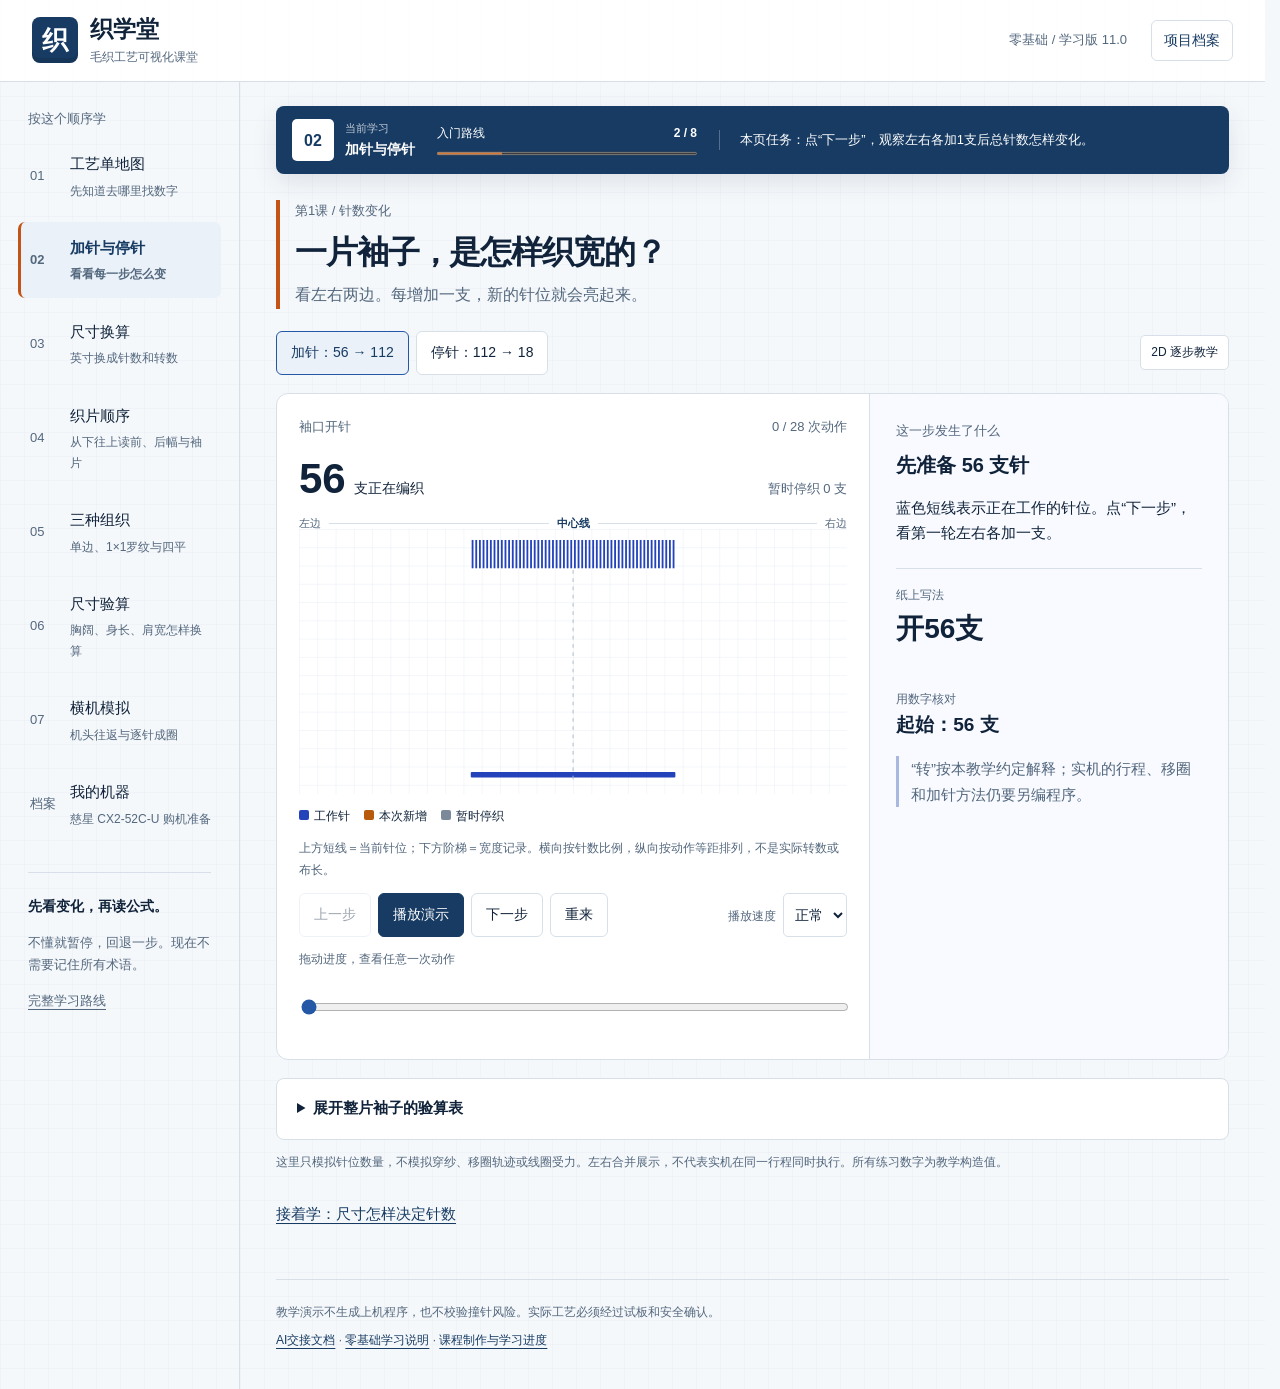
==== commit 3eedd228: "新增第6课：胸阔身长肩宽人工验算" ====
--- a/index.html
+++ b/index.html
@@ -1,16 +1,17 @@
 <!doctype html>
-<html lang="zh-CN"><head><meta charset="utf-8"><meta name="viewport" content="width=device-width,initial-scale=1"><meta name="theme-color" content="#173b63"><title>织学堂 · 毛织可视化课堂</title><meta name="description" content="零基础毛织工艺：干净图纸清稿、针织组织逐针演示、图纸驱动衣片成形与慈星设备档案。"><link rel="stylesheet" href="./styles.css?v=11"><script src="./app.js?v=11" defer></script><link rel="icon" href="data:image/svg+xml,%3Csvg xmlns='http://www.w3.org/2000/svg' viewBox='0 0 32 32'%3E%3Crect width='32' height='32' rx='7' fill='%23173b63'/%3E%3Cpath d='M7 8v10l5 5 4-5V8m0 10 4 5 5-5V8' fill='none' stroke='white' stroke-width='3'/%3E%3C/svg%3E"></head>
-<body><a class="skip" href="#main">跳到课程</a><header><a class="brand" href="#stitches"><b>织</b><span>织学堂<small>毛织工艺可视化课堂</small></span></a><span class="version">零基础 / 学习版 10.0</span><a class="archive-link" href="https://github.com/147196421/knitwear-factory-learning">项目档案</a></header>
+<html lang="zh-CN"><head><meta charset="utf-8"><meta name="viewport" content="width=device-width,initial-scale=1"><meta name="theme-color" content="#173b63"><title>织学堂 · 毛织可视化课堂</title><meta name="description" content="零基础毛织工艺：干净图纸、组织逐针演示、尺寸人工验算、衣片成形与设备档案。"><link rel="stylesheet" href="./styles.css?v=12"><script src="./app.js?v=12" defer></script><link rel="icon" href="data:image/svg+xml,%3Csvg xmlns='http://www.w3.org/2000/svg' viewBox='0 0 32 32'%3E%3Crect width='32' height='32' rx='7' fill='%23173b63'/%3E%3Cpath d='M7 8v10l5 5 4-5V8m0 10 4 5 5-5V8' fill='none' stroke='white' stroke-width='3'/%3E%3C/svg%3E"></head>
+<body><a class="skip" href="#main">跳到课程</a><header><a class="brand" href="#stitches"><b>织</b><span>织学堂<small>毛织工艺可视化课堂</small></span></a><span class="version">零基础 / 学习版 11.0</span><a class="archive-link" href="https://github.com/147196421/knitwear-factory-learning">项目档案</a></header>
 <div class="shell"><aside class="sidebar"><p class="eyebrow">按这个顺序学</p><nav aria-label="课程目录">
 <a href="#map" data-page="map"><span>01</span><div>工艺单地图<small>先知道去哪里找数字</small></div></a>
 <a href="#stitches" data-page="stitches"><span>02</span><div>加针与停针<small>看看每一步怎么变</small></div></a>
 <a href="#density" data-page="density"><span>03</span><div>尺寸换算<small>英寸换成针数和转数</small></div></a>
 <a href="#pieces" data-page="pieces"><span>04</span><div>织片顺序<small>从下往上读前、后幅与袖片</small></div></a>
 <a href="#structures" data-page="structures"><span>05</span><div>三种组织<small>单边、1×1罗纹与四平</small></div></a>
-<a href="#simulator" data-page="simulator"><span>06</span><div>横机模拟<small>机头往返与逐针成圈</small></div></a>
+<a href="#audit" data-page="audit"><span>06</span><div>尺寸验算<small>胸阔、身长、肩宽怎样换算</small></div></a>
+<a href="#simulator" data-page="simulator"><span>07</span><div>横机模拟<small>机头往返与逐针成圈</small></div></a>
 <a href="#machine" data-page="machine"><span>档案</span><div>我的机器<small>慈星 CX2-52C-U 购机准备</small></div></a></nav>
 <div class="side-note"><strong>先看变化，再读公式。</strong><p>不懂就暂停，回退一步。现在不需要记住所有术语。</p><a href="./CURRICULUM.md">完整学习路线</a></div></aside>
-<main id="main"><div class="lesson-toolbar" aria-label="当前学习位置"><div class="lesson-position"><span id="current-number">02</span><div><small>当前学习</small><strong id="current-name">加针与停针</strong></div></div><div class="progress-block"><div><span>入门路线</span><strong id="progress-text">2 / 7</strong></div><progress id="course-progress" max="7" value="2">2 / 7</progress></div><p id="current-task">本页任务：点“下一步”，观察左右各加1支后总针数怎样变化。</p></div>
+<main id="main"><div class="lesson-toolbar" aria-label="当前学习位置"><div class="lesson-position"><span id="current-number">02</span><div><small>当前学习</small><strong id="current-name">加针与停针</strong></div></div><div class="progress-block"><div><span>入门路线</span><strong id="progress-text">2 / 8</strong></div><progress id="course-progress" max="8" value="2">2 / 8</progress></div><p id="current-task">本页任务：点“下一步”，观察左右各加1支后总针数怎样变化。</p></div>
 <section id="stitches" class="page"><div class="heading"><p class="eyebrow">第1课 / 针数变化</p><h1>一片袖子，是怎样织宽的？</h1><p>看左右两边。每增加一支，新的针位就会亮起来。</p></div>
 <div class="tabs" aria-label="演示类型"><button data-mode="increase" aria-pressed="true">加针：56 → 112</button><button data-mode="hold" aria-pressed="false">停针：112 → 18</button><span class="tag">2D 逐步教学</span></div>
 <div class="workspace"><div class="simulation"><div class="stage-head"><span id="stage-name"></span><span id="step-count"></span></div><div class="readout"><strong id="active-count">56</strong><span>支正在编织</span><span id="held-count"></span></div><div class="orientation" aria-hidden="true"><span>左边</span><i></i><b>中心线</b><i></i><span>右边</span></div>
@@ -51,10 +52,38 @@
   </div>
   <section class="structure-compare" aria-labelledby="structure-compare-title"><h2 id="structure-compare-title">先记住：组织变了，密度必须重做</h2><div class="table-wrap"><table><thead><tr><th>组织</th><th>前后针床</th><th>常见手感方向</th><th>能否直接套用单边密度</th></tr></thead><tbody><tr><td>单边</td><td>本模型前床工作</td><td>较薄，正反面不同</td><td><strong>它自己就是比较基准</strong></td></tr><tr><td>1×1罗纹</td><td>前后床针位交替</td><td>横向弹性明显</td><td><strong>不能</strong>，要单独织试片</td></tr><tr><td>四平概念</td><td>前后床都参与</td><td>通常更厚实</td><td><strong>不能</strong>，要确认具体组织再试片</td></tr></tbody></table></div></section>
   <section class="structure-quiz"><h2>一分钟检查</h2><p>纸上身段是单边，下摆是1×1罗纹。身段的9支/英寸能直接拿来算下摆吗？</p><div class="row"><button data-structure-answer="yes">可以，针数一样就行</button><button data-structure-answer="no">不可以，要用罗纹试片密度</button></div><p id="structure-feedback" aria-live="polite">先选答案，再看原因。</p></section>
-  <a class="next-lesson" href="#simulator">接着看：图纸怎样逐转形成衣片</a>
+  <a class="next-lesson" href="#audit">接着学：胸阔、身长和肩宽怎样验算</a>
+</section>
+<section id="audit" class="page" hidden>
+  <div class="heading"><p class="eyebrow">第6课 / 尺寸人工验算</p><h1>先统一量法和单位，再把尺寸换成针数。</h1><p>页面使用构造教学值。先按默认值完整算一遍，再故意把“胸阔”改成“胸围”，观察为什么要先除以2。</p></div>
+  <div class="audit-layout">
+    <form id="audit-form" class="audit-form" novalidate>
+      <div id="audit-errors" class="audit-errors" role="alert" tabindex="-1" hidden><h2>有几项不能计算</h2><ul id="audit-error-list"></ul></div>
+      <fieldset><legend>第一组：成衣目标尺寸</legend>
+        <div class="audit-fields two"><label for="audit-measurement">胸部量法<select id="audit-measurement"><option value="flat">胸阔（平铺一片）</option><option value="circumference">胸围（绕一圈）</option></select><small>胸围换算单片胸阔时要先除以2。</small></label><label for="audit-unit">尺寸单位<select id="audit-unit"><option value="in">英寸</option><option value="cm">厘米</option></select><small>密度仍按每英寸记录，厘米会先除以2.54。</small></label></div>
+        <div class="audit-fields three"><label for="audit-chest">胸部尺寸<input id="audit-chest" type="number" value="18" min="1" step="0.1" inputmode="decimal" aria-describedby="audit-chest-help audit-chest-error"><small id="audit-chest-help">默认18英寸胸阔。</small><span id="audit-chest-error" class="field-error"></span></label><label for="audit-length">身长<input id="audit-length" type="number" value="24" min="1" step="0.1" inputmode="decimal" aria-describedby="audit-length-error"><span id="audit-length-error" class="field-error"></span></label><label for="audit-shoulder">单边肩宽<input id="audit-shoulder" type="number" value="5.5" min="0.5" step="0.1" inputmode="decimal" aria-describedby="audit-shoulder-error"><span id="audit-shoulder-error" class="field-error"></span></label></div>
+      </fieldset>
+      <fieldset><legend>第二组：对应组织的洗后试片</legend>
+        <div class="audit-fields two"><label for="audit-stitch-gauge">横密（支/英寸）<input id="audit-stitch-gauge" type="number" value="9" min="1" step="0.1" inputmode="decimal" aria-describedby="audit-stitch-gauge-help audit-stitch-gauge-error"><small id="audit-stitch-gauge-help">宽度计算只用横密。</small><span id="audit-stitch-gauge-error" class="field-error"></span></label><label for="audit-course-gauge">纵密（转/英寸）<input id="audit-course-gauge" type="number" value="4.5" min="1" step="0.1" inputmode="decimal" aria-describedby="audit-course-gauge-help audit-course-gauge-error"><small id="audit-course-gauge-help">长度计算只用纵密。</small><span id="audit-course-gauge-error" class="field-error"></span></label></div>
+      </fieldset>
+      <fieldset><legend>第三组：工艺修正规则</legend>
+        <div class="audit-fields two"><label for="audit-edge">每边边针<input id="audit-edge" type="number" value="2" min="0" max="10" step="1" inputmode="numeric" aria-describedby="audit-edge-error"><span id="audit-edge-error" class="field-error"></span></label><label for="audit-repeat">组织循环倍数<input id="audit-repeat" type="number" value="2" min="1" max="24" step="1" inputmode="numeric" aria-describedby="audit-repeat-help audit-repeat-error"><small id="audit-repeat-help">例如1×1罗纹常先检查2针循环；正式规则按组织确认。</small><span id="audit-repeat-error" class="field-error"></span></label></div>
+      </fieldset>
+      <div class="audit-actions"><button type="submit" class="primary">重新验算全部结果</button><button id="audit-reset" type="button">恢复教学值</button></div>
+      <p class="notice">这里把边针和组织循环分开显示，只用于学习算法。缝耗、缩率、度目和真实工艺修正不能在没有样片与量法说明时随便补入。</p>
+    </form>
+    <section class="audit-visual" aria-labelledby="audit-visual-title"><div class="stage-head"><span id="audit-visual-title">尺寸在线条上的位置</span><span>前幅教学轮廓</span></div>
+      <svg viewBox="0 0 520 590" role="img" aria-labelledby="audit-svg-title audit-svg-desc"><title id="audit-svg-title">胸阔、身长和单边肩宽位置图</title><desc id="audit-svg-desc">前幅轮廓上用三条尺寸线标出平铺胸阔、身长和单边肩宽。</desc><defs><pattern id="audit-grid" width="20" height="20" patternUnits="userSpaceOnUse"><path d="M20 0H0V20" fill="none" stroke="#dbe5ec" stroke-width="1"/></pattern></defs><rect width="520" height="590" fill="url(#audit-grid)"/><path d="M120 520V230L165 178L178 92H220Q260 126 300 92H342L355 178L400 230V520Z" class="audit-piece"/><path d="M126 330H394m-14-9 14 9-14 9M140 321l-14 9 14 9" class="audit-dimension"/><text id="audit-chest-label" x="260" y="315" text-anchor="middle">胸阔18.00英寸</text><path d="M88 520V92m-9 15 9-15 9 15M79 505l9 15 9-15" class="audit-dimension"/><text id="audit-length-label" x="68" y="308" text-anchor="middle" transform="rotate(-90 68 308)">身长24.00英寸</text><path d="M178 68H220m-12-9 12 9-12 9M190 59l-12 9 12 9" class="audit-dimension"/><text id="audit-shoulder-label" x="199" y="48" text-anchor="middle">单边肩宽5.50英寸</text><text x="260" y="558" text-anchor="middle" class="audit-svg-note">先认清量哪里，再做乘法</text></svg>
+      <div class="audit-result-grid" aria-live="polite"><div><small>平铺胸阔</small><strong id="audit-flat-result">18.00英寸</strong></div><div><small>基础针数</small><strong id="audit-base-result">162支</strong></div><div class="final"><small>修正后工艺针数</small><strong id="audit-final-result">166支</strong></div><div><small>身长转数</small><strong id="audit-course-result">108转</strong></div><div><small>单边肩针</small><strong id="audit-shoulder-result">50支</strong></div></div>
+    </section>
+  </div>
+  <section class="audit-workings" aria-labelledby="audit-workings-title"><div class="stage-head"><span id="audit-workings-title">四步验算工作台</span><span>点步骤查看公式</span></div><ol class="audit-steps"><li><button data-audit-step="0" aria-current="step"><b>1</b><span>统一量法和单位</span><small id="audit-step-one">18英寸胸阔</small></button></li><li><button data-audit-step="1"><b>2</b><span>算基础针数/转数</span><small id="audit-step-two">18×9＝162支</small></button></li><li><button data-audit-step="2"><b>3</b><span>加边针、凑循环</span><small id="audit-step-three">162+4＝166支</small></button></li><li><button data-audit-step="3"><b>4</b><span>用结果反算尺寸</span><small id="audit-step-four">(166−4)÷9＝18英寸</small></button></li></ol><div class="audit-teacher" aria-live="polite"><p class="eyebrow">老师讲这一步</p><h2 id="audit-stage-title">先确认18是胸阔，不是胸围</h2><p id="audit-stage-copy"></p><div class="audit-equation"><small>当前公式</small><strong id="audit-stage-formula"></strong></div><p id="audit-stage-check" class="notice"></p></div></section>
+  <section class="audit-reverse" aria-labelledby="audit-reverse-title"><h2 id="audit-reverse-title">反算结果：数字能不能回到目标尺寸？</h2><div><span>胸阔<strong id="audit-reverse-chest">18.00英寸</strong></span><span>身长<strong id="audit-reverse-length">24.00英寸</strong></span><span>单边肩宽<strong id="audit-reverse-shoulder">5.56英寸</strong></span></div><p id="audit-rounding-note">肩宽49.5支只能取整为50支，所以反算会出现很小差值；需要通过试板决定接受还是调整。</p></section>
+  <section class="audit-quiz"><h2>找出最危险的错误</h2><p>尺寸表写“胸围36英寸”，横密9支/英寸。若直接算36×9＝324支，错在哪里？</p><div class="row"><button data-audit-answer="gauge">横密应该改成纵密</button><button data-audit-answer="half">胸围没有先除以2得到平铺胸阔</button><button data-audit-answer="unit">英寸应该再乘2.54</button></div><p id="audit-quiz-feedback" aria-live="polite">先选答案。</p></section>
+  <a class="next-lesson" href="#simulator">接着看：验算后的针数怎样逐转形成衣片</a>
 </section>
 <section id="simulator" class="page" hidden>
-  <div class="heading"><p class="eyebrow">第6课 / 横机动作实验室</p><h1>一张图纸，怎样一转一转织成衣片？</h1><p>先在第2层选“图纸→衣片”，从零播放；再用另外三层理解针位、成圈和实机对应。</p></div>
+  <div class="heading"><p class="eyebrow">第7课 / 横机动作实验室</p><h1>一张图纸，怎样一转一转织成衣片？</h1><p>先在第2层选“图纸→衣片”，从零播放；再用另外三层理解针位、成圈和实机对应。</p></div>
   <div class="sim-layer-tabs" role="tablist" aria-label="横机模拟四层">
     <button id="sim-tab-needle" data-sim-layer="needle" role="tab" aria-controls="sim-panel-needle" aria-selected="false">1 · 2D针位</button>
     <button id="sim-tab-row" data-sim-layer="row" role="tab" aria-controls="sim-panel-row" aria-selected="true">2 · 2.5D成圈</button>
--- a/styles.css
+++ b/styles.css
@@ -27,3 +27,8 @@
 .structure-tabs{display:grid;grid-template-columns:repeat(3,1fr);gap:10px;margin:0 0 16px}.structure-tabs button{min-height:72px;text-align:left;padding:12px 14px;border-left:4px solid transparent}.structure-tabs button strong,.structure-tabs button span{display:block}.structure-tabs button strong{font-size:16px}.structure-tabs button span{margin-top:3px;color:var(--muted);font-size:12px}.structure-tabs button[aria-pressed=true]{border-left-color:var(--accent);background:var(--soft-blue)}.structure-workspace{display:grid;grid-template-columns:minmax(0,1.7fr) minmax(290px,.85fr);border:1px solid var(--line);border-radius:10px;overflow:hidden;background:#fff}.structure-machine{min-width:0;padding:20px}.structure-teacher{padding:24px;border-left:1px solid var(--line);background:#f8faff}.structure-readout{display:flex;align-items:center;gap:14px;flex-wrap:wrap;margin:12px 0}.structure-readout strong{font-size:25px;color:var(--blue)}.structure-readout span{padding:5px 9px;border:1px solid var(--line);border-radius:4px;font-size:13px}.structure-machine svg{display:block;width:100%;height:auto;border:1px solid #c8d4dd;background:#eef3f6}.structure-bg{fill:#e8eef2}.structure-rail{fill:none;stroke:#718a9a;stroke-width:11;stroke-linecap:round}.structure-bed-label,.structure-footnote{fill:#53677d;font-size:14px}.structure-needle path{fill:none;stroke-width:6;stroke-linecap:round;stroke-linejoin:round}.structure-needle text{fill:#53677d;font-size:12px}.structure-needle.rest path{stroke:#aebbc4}.structure-needle.assigned path{stroke:#2457a6}.structure-needle.current path{stroke:#c45316}.structure-loop{fill:none;stroke:#2457a6;stroke-width:5;stroke-linecap:round}.structure-loop.rear{stroke-dasharray:7 4}.structure-loop.current{stroke:#c45316;stroke-width:7}.structure-carriage path,.structure-carriage rect{fill:#607483;stroke:#304b5d;stroke-width:2}.structure-carriage text{fill:#fff;font-size:18px;font-weight:700}.structure-yarn{fill:none;stroke:#b4541b;stroke-width:3}.structure-baseline{fill:none;stroke:#afbec8;stroke-width:1.5;stroke-dasharray:5 5}.structure-step-track{display:grid;grid-template-columns:repeat(4,1fr);gap:6px;margin:12px 0;padding:0;list-style:none}.structure-step-track li{padding:9px;border:1px solid var(--line);border-top:3px solid #aebbc4;background:#fff}.structure-step-track b,.structure-step-track span{display:block}.structure-step-track b{font-size:13px}.structure-step-track span{font-size:11px;color:var(--muted)}.structure-step-track li.active{border-top-color:var(--accent);background:#fff7ed}.structure-step-track li.done{border-top-color:var(--success);background:#edf8f4}.structure-controls{display:flex;align-items:center;justify-content:space-between;gap:12px;flex-wrap:wrap}.structure-controls label{font-size:12px;color:var(--muted)}.structure-teacher dl{margin:18px 0}.structure-teacher dl>div{padding:12px 0;border-top:1px solid var(--line)}.structure-teacher dt{font-size:12px;color:var(--muted)}.structure-teacher dd{margin:4px 0 0;font-size:14px}.structure-properties{display:flex;gap:7px;flex-wrap:wrap;margin:14px 0}.structure-properties span{padding:6px 9px;border:1px solid #9fb8cc;background:#eef4f8;border-radius:4px;font-size:12px}.structure-compare{margin-top:22px;padding:20px;border:1px solid var(--line);border-top:4px solid var(--blue);background:#fff}.structure-compare strong{color:#874205}.structure-quiz{margin-top:18px;padding:20px;border:1px solid var(--line);background:#fff}.structure-quiz p{max-width:70ch}.structure-quiz .correct{color:#086b4e;font-weight:600}.structure-quiz .wrong{color:#93420c;font-weight:600}
 @media(max-width:1150px){.structure-workspace{grid-template-columns:1fr}.structure-teacher{border-left:0;border-top:1px solid var(--line)}}
 @media(max-width:720px){.structure-tabs{grid-template-columns:1fr}.structure-tabs button{min-height:64px}.structure-machine,.structure-teacher,.structure-compare,.structure-quiz{padding:14px}.structure-readout{gap:7px}.structure-readout strong{width:100%;font-size:22px}.structure-machine svg{margin:0 -5px;width:calc(100% + 10px)}.structure-step-track{grid-template-columns:1fr 1fr}.structure-controls{display:block}.structure-controls .row{display:grid;grid-template-columns:1fr 1fr;gap:8px}.structure-controls .row button{width:100%;min-height:48px}.structure-controls label{display:block;margin-top:10px}.structure-controls select{width:100%;margin:5px 0 0}.structure-compare table{min-width:0}.structure-compare th,.structure-compare td{display:block;width:100%;padding:6px 8px}.structure-compare th{display:none}.structure-compare td:before{display:block;color:var(--muted);font-size:11px}.structure-compare td:nth-child(1):before{content:'组织'}.structure-compare td:nth-child(2):before{content:'前后针床'}.structure-compare td:nth-child(3):before{content:'常见手感方向'}.structure-compare td:nth-child(4):before{content:'能否套用单边密度'}.structure-compare tr{display:block;padding:8px 0;border-bottom:1px solid var(--line)}.structure-quiz .row{display:grid;grid-template-columns:1fr;gap:8px}.structure-quiz button{width:100%;min-height:48px}}
+
+/* 第6课：尺寸人工验算台 */
+.audit-layout{display:grid;grid-template-columns:minmax(390px,.95fr) minmax(420px,1.05fr);border:1px solid var(--line);border-radius:10px;overflow:hidden;background:#fff}.audit-form{padding:20px;border-right:1px solid var(--line)}.audit-form fieldset{margin:0 0 16px;padding:16px;border:1px solid var(--line);border-radius:7px}.audit-form legend{padding:0 7px;color:var(--blue);font-size:14px;font-weight:700}.audit-fields{display:grid;gap:12px}.audit-fields.two{grid-template-columns:1fr 1fr}.audit-fields.three{grid-template-columns:repeat(3,1fr);margin-top:12px}.audit-fields label{display:flex;min-width:0;flex-direction:column;font-size:13px;font-weight:600}.audit-fields input,.audit-fields select{width:100%;min-height:44px;margin:5px 0 0;padding:8px 10px;border:1px solid #9aabb8;border-radius:5px;background:#fff;color:var(--ink);font-size:16px}.audit-fields select{margin-left:0}.audit-fields small{margin-top:4px;color:var(--muted);font-size:11px;font-weight:400;line-height:1.45}.audit-fields [aria-invalid=true]{border-color:#a63d21;box-shadow:0 0 0 2px #f6d8cf}.field-error{min-height:18px;margin-top:3px;color:#943519;font-size:11px;font-weight:600;line-height:1.4}.audit-actions{display:flex;gap:8px;flex-wrap:wrap}.audit-errors{margin-bottom:16px;padding:13px 15px;border:2px solid #a63d21;background:#fff4f1}.audit-errors h2{margin-bottom:5px;font-size:17px}.audit-errors ul{margin:0;padding-left:20px}.audit-errors a{color:#7f2814}.audit-visual{min-width:0;padding:20px;background:#f7fafc}.audit-visual svg{display:block;width:min(100%,510px);height:auto;margin:8px auto 16px;border:1px solid var(--line);background:#fff}.audit-piece{fill:#e7eef6;stroke:#173b63;stroke-width:4;stroke-linejoin:round}.audit-dimension{fill:none;stroke:#c45316;stroke-width:2}.audit-visual svg text{fill:#173b63;font-size:15px;font-weight:700}.audit-visual svg .audit-svg-note{fill:#53677d;font-size:14px;font-weight:400}.audit-result-grid{display:grid;grid-template-columns:repeat(2,1fr);gap:8px}.audit-result-grid>div{padding:10px 12px;border:1px solid var(--line);background:#fff}.audit-result-grid small,.audit-result-grid strong{display:block}.audit-result-grid small{color:var(--muted);font-size:11px}.audit-result-grid strong{font-size:21px;font-variant-numeric:tabular-nums}.audit-result-grid .final{grid-column:1/-1;border-left:4px solid var(--accent)}.audit-result-grid .final strong{font-size:29px;color:var(--blue)}.audit-workings{margin-top:20px;padding:20px;border:1px solid var(--line);background:#fff}.audit-steps{display:grid;grid-template-columns:repeat(4,1fr);gap:8px;margin:14px 0;padding:0;list-style:none}.audit-steps button{width:100%;height:100%;min-height:104px;padding:12px;text-align:left;border-top:4px solid #aebbc4}.audit-steps button b{display:grid;place-items:center;width:27px;height:27px;margin-bottom:7px;border-radius:50%;background:#e8eef2;color:var(--blue)}.audit-steps button span,.audit-steps button small{display:block}.audit-steps button span{font-weight:700}.audit-steps button small{margin-top:5px;color:var(--muted);font-size:11px;line-height:1.4}.audit-steps button[aria-current=step]{border-color:var(--accent);border-top-color:var(--accent);background:#fff7ed}.audit-steps button[aria-current=step] b{background:var(--accent);color:#fff}.audit-teacher{display:grid;grid-template-columns:minmax(220px,.8fr) minmax(300px,1.2fr);gap:8px 28px;padding:18px;border-left:4px solid var(--blue);background:#f4f7fa}.audit-teacher .eyebrow,.audit-teacher h2,.audit-teacher>p{grid-column:1}.audit-teacher .eyebrow{margin-bottom:0}.audit-teacher h2{margin-bottom:0}.audit-teacher>p{margin:0}.audit-equation,.audit-teacher .notice{grid-column:2;grid-row:1/4}.audit-equation{align-self:start;padding:14px;border:1px solid #a9bac7;background:#fff}.audit-equation small,.audit-equation strong{display:block}.audit-equation small{color:var(--muted);font-size:11px}.audit-equation strong{margin-top:5px;font-size:19px;line-height:1.55;font-variant-numeric:tabular-nums}.audit-teacher .notice{align-self:end;margin:0}.audit-reverse{margin-top:18px;padding:20px;border:1px solid var(--line);border-top:4px solid var(--success);background:#fff}.audit-reverse>div{display:grid;grid-template-columns:repeat(3,1fr);gap:10px}.audit-reverse span{padding:10px;border:1px solid var(--line);color:var(--muted);font-size:12px}.audit-reverse strong{display:block;color:var(--ink);font-size:20px;font-variant-numeric:tabular-nums}.audit-reverse p{margin-bottom:0;color:var(--muted);font-size:13px}.audit-quiz{margin-top:18px;padding:20px;border:1px solid var(--line);background:#fff}.audit-quiz p{max-width:72ch}.audit-quiz .correct{color:#086b4e;font-weight:600}.audit-quiz .wrong{color:#93420c;font-weight:600}
+@media(max-width:1150px){.audit-layout{grid-template-columns:1fr}.audit-form{border-right:0;border-bottom:1px solid var(--line)}.audit-visual svg{max-height:520px}.audit-teacher{grid-template-columns:1fr}.audit-teacher .eyebrow,.audit-teacher h2,.audit-teacher>p,.audit-equation,.audit-teacher .notice{grid-column:1;grid-row:auto}.audit-steps{grid-template-columns:1fr 1fr}}
+@media(max-width:720px){.audit-form,.audit-visual,.audit-workings,.audit-reverse,.audit-quiz{padding:14px}.audit-form fieldset{padding:12px}.audit-fields.two,.audit-fields.three{grid-template-columns:1fr}.audit-fields.three{margin-top:8px}.audit-actions{display:grid;grid-template-columns:1fr}.audit-actions button{width:100%;min-height:48px}.audit-visual svg{max-height:none}.audit-result-grid{grid-template-columns:1fr}.audit-result-grid .final{grid-column:1}.audit-steps{grid-template-columns:1fr}.audit-steps button{min-height:76px}.audit-steps button b{float:left;margin:0 10px 22px 0}.audit-reverse>div{grid-template-columns:1fr}.audit-quiz .row{display:grid;grid-template-columns:1fr;gap:8px}.audit-quiz button{width:100%;min-height:48px}}
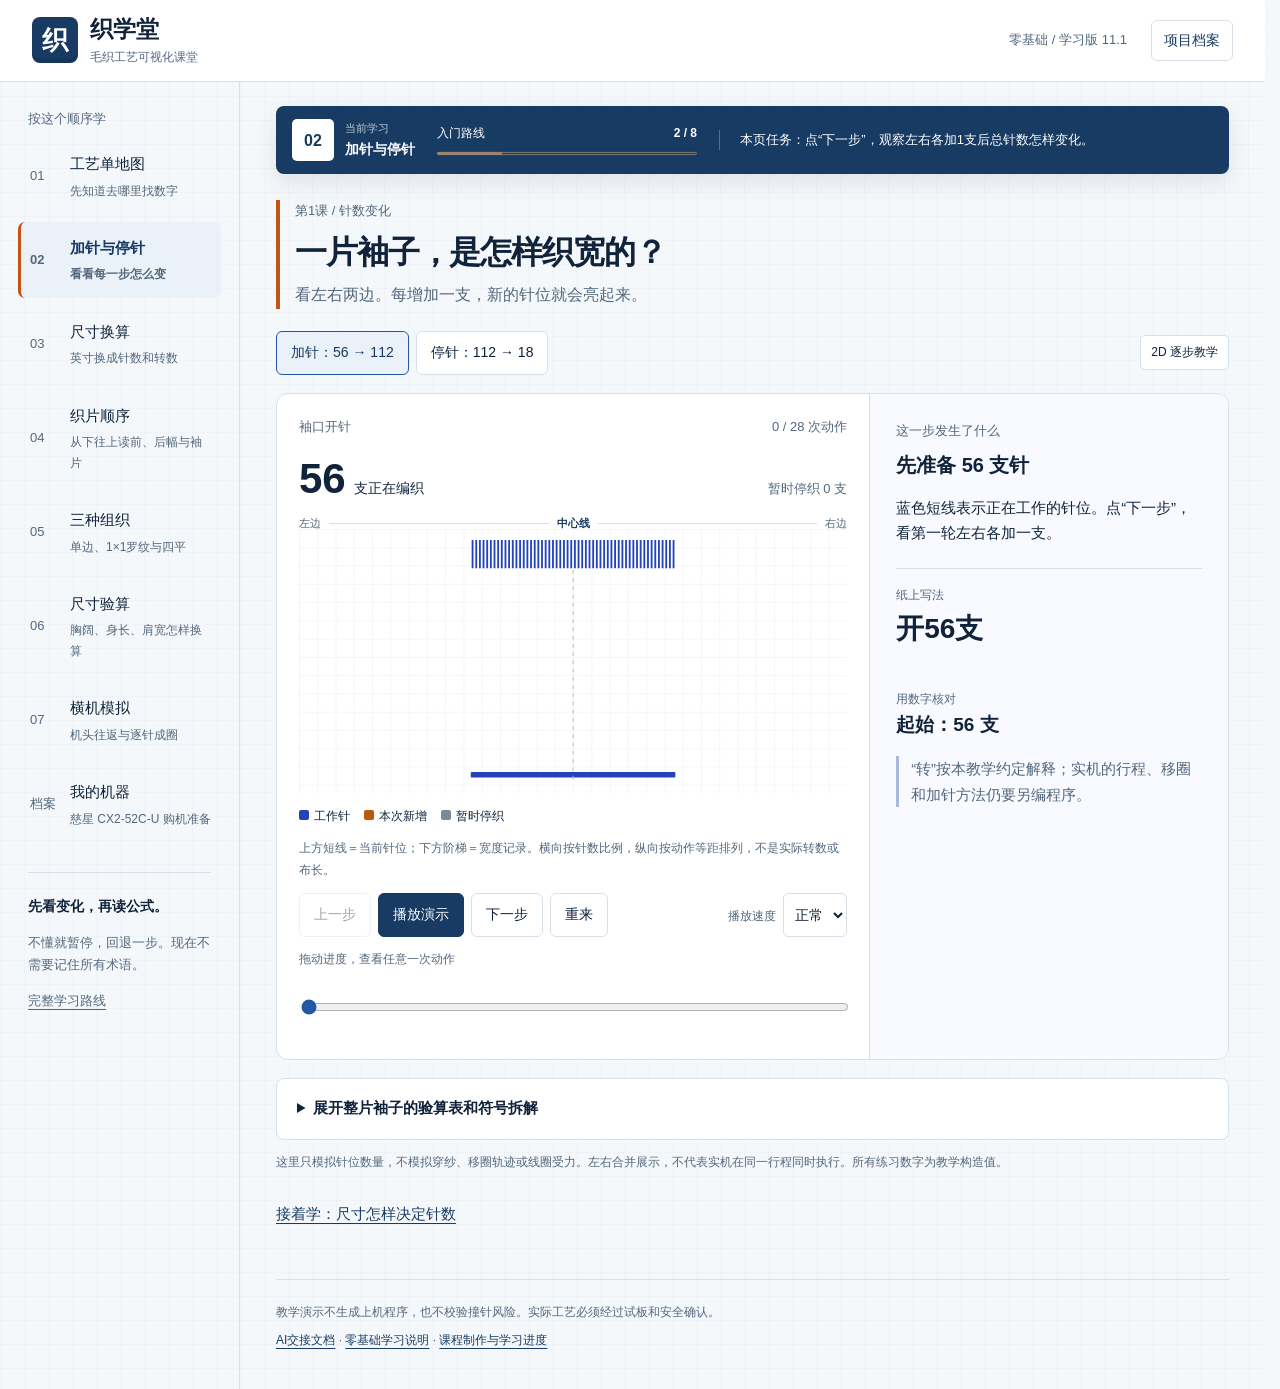
==== commit 150acb75: "补充1-1-2工艺符号可视化拆解" ====
--- a/index.html
+++ b/index.html
@@ -1,6 +1,6 @@
 <!doctype html>
-<html lang="zh-CN"><head><meta charset="utf-8"><meta name="viewport" content="width=device-width,initial-scale=1"><meta name="theme-color" content="#173b63"><title>织学堂 · 毛织可视化课堂</title><meta name="description" content="零基础毛织工艺：干净图纸、组织逐针演示、尺寸人工验算、衣片成形与设备档案。"><link rel="stylesheet" href="./styles.css?v=12"><script src="./app.js?v=12" defer></script><link rel="icon" href="data:image/svg+xml,%3Csvg xmlns='http://www.w3.org/2000/svg' viewBox='0 0 32 32'%3E%3Crect width='32' height='32' rx='7' fill='%23173b63'/%3E%3Cpath d='M7 8v10l5 5 4-5V8m0 10 4 5 5-5V8' fill='none' stroke='white' stroke-width='3'/%3E%3C/svg%3E"></head>
-<body><a class="skip" href="#main">跳到课程</a><header><a class="brand" href="#stitches"><b>织</b><span>织学堂<small>毛织工艺可视化课堂</small></span></a><span class="version">零基础 / 学习版 11.0</span><a class="archive-link" href="https://github.com/147196421/knitwear-factory-learning">项目档案</a></header>
+<html lang="zh-CN"><head><meta charset="utf-8"><meta name="viewport" content="width=device-width,initial-scale=1"><meta name="theme-color" content="#173b63"><title>织学堂 · 毛织可视化课堂</title><meta name="description" content="零基础毛织工艺：干净图纸、组织逐针演示、尺寸人工验算、衣片成形与设备档案。"><link rel="stylesheet" href="./styles.css?v=13"><script src="./app.js?v=13" defer></script><link rel="icon" href="data:image/svg+xml,%3Csvg xmlns='http://www.w3.org/2000/svg' viewBox='0 0 32 32'%3E%3Crect width='32' height='32' rx='7' fill='%23173b63'/%3E%3Cpath d='M7 8v10l5 5 4-5V8m0 10 4 5 5-5V8' fill='none' stroke='white' stroke-width='3'/%3E%3C/svg%3E"></head>
+<body><a class="skip" href="#main">跳到课程</a><header><a class="brand" href="#stitches"><b>织</b><span>织学堂<small>毛织工艺可视化课堂</small></span></a><span class="version">零基础 / 学习版 11.1</span><a class="archive-link" href="https://github.com/147196421/knitwear-factory-learning">项目档案</a></header>
 <div class="shell"><aside class="sidebar"><p class="eyebrow">按这个顺序学</p><nav aria-label="课程目录">
 <a href="#map" data-page="map"><span>01</span><div>工艺单地图<small>先知道去哪里找数字</small></div></a>
 <a href="#stitches" data-page="stitches"><span>02</span><div>加针与停针<small>看看每一步怎么变</small></div></a>
@@ -19,7 +19,18 @@
 <div class="legend"><span><i class="working"></i>工作针</span><span><i class="added"></i>本次新增</span><span><i class="held"></i>暂时停织</span></div><p class="caption">上方短线＝当前针位；下方阶梯＝宽度记录。横向按针数比例，纵向按动作等距排列，不是实际转数或布长。</p>
 <div class="player"><div class="row"><button id="previous">上一步</button><button id="play" class="primary">播放演示</button><button id="next">下一步</button><button id="reset">重来</button></div><label>播放速度<select id="speed"><option value="2600">慢速</option><option value="1400" selected>正常</option><option value="700">快速</option></select></label></div><label class="caption" for="timeline">拖动进度，查看任意一次动作</label><input id="timeline" type="range" min="0" max="28" value="0"></div>
 <aside class="explain" aria-live="polite"><p class="eyebrow">这一步发生了什么</p><h2 id="action-title"></h2><p id="action-copy"></p><div class="formula"><small>纸上写法</small><strong id="action-code"></strong></div><dl id="code-parts"></dl><div class="equation"><small>用数字核对</small><strong id="equation"></strong></div><p class="notice" id="action-caution"></p></aside></div>
-<details><summary>展开整片袖子的验算表</summary><div class="table-wrap"><table><thead><tr><th>阶段</th><th>纸上写法</th><th>左右合计</th><th>工作针数</th></tr></thead><tbody><tr><td>开针</td><td>开56支</td><td>—</td><td>56</td></tr><tr><td>加针1</td><td>5+1+3</td><td>+6</td><td>62</td></tr><tr><td>加针2</td><td>1+1+7</td><td>+14</td><td>76</td></tr><tr><td>加针3</td><td>2+1+14</td><td>+28</td><td>104</td></tr><tr><td>加针4</td><td>4+1+4</td><td>+8</td><td>112</td></tr><tr><td>停针1</td><td>1-2-3（停针）</td><td>−12</td><td>100</td></tr><tr><td>停针2</td><td>1-3-7（停针）</td><td>−42</td><td>58</td></tr><tr><td>停针3</td><td>1-5-4（停针）</td><td>−40</td><td>18</td></tr></tbody></table></div></details>
+<details><summary>展开整片袖子的验算表和符号拆解</summary>
+<section class="notation-decoder" aria-labelledby="notation-title">
+  <div class="notation-heading"><div><h2 id="notation-title">先别算减法：三个数字是三个指令</h2><p><code>1-1-2</code>不是算术题，它要按“间隔—每边数量—重复次数”从左往右读。</p></div><div class="notation-picker" role="group" aria-label="选择要拆解的工艺写法"><button data-notation="basic" aria-pressed="true">1-1-2</button><button data-notation="increase" aria-pressed="false">5+1+3</button><button data-notation="hold" aria-pressed="false">1-2-3</button></div></div>
+  <div class="notation-rule" aria-label="工艺符号三个数字的含义">
+    <span><b id="notation-interval">1</b><small id="notation-interval-copy">每隔1转</small></span><i id="notation-sign-one">−</i><span><b id="notation-amount">1</b><small id="notation-amount-copy">每次每边停1支</small></span><i id="notation-sign-two">−</i><span><b id="notation-times">2</b><small id="notation-times-copy">共重复2次</small></span>
+  </div>
+  <p id="notation-read" class="notation-read" aria-live="polite">1−1−2读作：每隔1转，左右每边停1支，共做2次。</p>
+  <ol id="notation-steps" class="notation-steps" aria-label="逐次工作针数变化"><li><span>开始</span><strong>20支</strong><small>原有工作针</small></li><li class="changed"><span>第1次</span><strong>18支</strong><small>左右各停1支</small></li><li class="changed"><span>第2次</span><strong>16支</strong><small>左右各停1支</small></li></ol>
+  <p id="notation-total" class="notation-total">左右合计：1支 × 2次 × 2边 ＝ 4支；工作针−4支。</p>
+  <p class="notice"><strong>为什么要乘2？</strong>这张验算表把左、右两边合并计算。如果纸上只标单边，或者工厂规定左右分开执行，就不能自行乘2；第一次看新工艺单必须先确认记法。</p>
+</section>
+<div class="table-wrap"><table><thead><tr><th>阶段</th><th>纸上写法</th><th>左右合计</th><th>工作针数</th></tr></thead><tbody><tr><td>开针</td><td>开56支</td><td>—</td><td>56</td></tr><tr><td>加针1</td><td>5+1+3</td><td>+6</td><td>62</td></tr><tr><td>加针2</td><td>1+1+7</td><td>+14</td><td>76</td></tr><tr><td>加针3</td><td>2+1+14</td><td>+28</td><td>104</td></tr><tr><td>加针4</td><td>4+1+4</td><td>+8</td><td>112</td></tr><tr><td>停针1</td><td>1-2-3（停针）</td><td>−12</td><td>100</td></tr><tr><td>停针2</td><td>1-3-7（停针）</td><td>−42</td><td>58</td></tr><tr><td>停针3</td><td>1-5-4（停针）</td><td>−40</td><td>18</td></tr></tbody></table></div></details>
 <p class="caption">这里只模拟针位数量，不模拟穿纱、移圈轨迹或线圈受力。左右合并展示，不代表实机在同一行程同时执行。所有练习数字为教学构造值。</p><a class="next-lesson" href="#density">接着学：尺寸怎样决定针数</a></section>
 <section id="map" class="page" hidden><div class="heading"><p class="eyebrow">第1课 / 工艺单地图</p><h1>拿到纸，先找这四个区域。</h1><p>先看两张干净清稿，再点下面四个区域认识用途。</p></div><section class="clean-sheet-gallery" aria-labelledby="clean-sheet-title"><div class="clean-sheet-intro"><div><h2 id="clean-sheet-title">两张参考图纸的干净教学清稿</h2><p>已去掉手写笔迹和识别信息。点击图片可全屏放大；绿色表示照片较清楚的节点，橙色表示仍待复核。</p></div><span class="tag pending">教学重绘 · 不能直接上机</span></div><div class="clean-sheet-grid"><article><button class="clean-sheet-thumb" data-sheet-preview="./assets/sheet-01-clean.svg" data-sheet-title="参考图纸1 · 教学清稿" aria-label="放大查看参考图纸1教学清稿"><img src="./assets/sheet-01-clean.svg" alt="参考图纸1干净教学清稿，包含前幅、后幅和袖片" loading="lazy"></button><div><strong>图纸1</strong><span>前幅163支／约94转；后幅163支／约95转；袖片55支／约59转。</span><a href="./assets/sheet-01-clean.svg" target="_blank" rel="noopener">新窗口打开原尺寸</a></div></article><article><button class="clean-sheet-thumb" data-sheet-preview="./assets/sheet-02-clean.svg" data-sheet-title="参考图纸2 · 圆领款教学清稿" aria-label="放大查看参考图纸2圆领款教学清稿"><img src="./assets/sheet-02-clean.svg" alt="参考图纸2圆领款干净教学清稿，包含前幅、后幅和袖片" loading="lazy"></button><div><strong>图纸2 · 圆领款</strong><span>前幅154支／约79转；后幅150支／约77转；袖片55支／约73转。</span><a href="./assets/sheet-02-clean.svg" target="_blank" rel="noopener">新窗口打开原尺寸</a></div></article></div></section><div class="workspace"><div class="sheet"><button data-zone="identity">① 身份与版本<small>款式 · 尺码 · 日期 · 改版</small></button><button data-zone="size">② 尺寸与密度<small>目标尺寸<br>横密 / 纵密<br>英寸或厘米</small></button><button data-zone="shape">③ 织片工艺<small>前幅 / 后幅 / 袖片<br>开针、身段、肩领<br>5+1+3</small></button><button data-zone="yarn">④ 纱线与用量<small>纱线规格 · 合股数 · 颜色 · 重量</small></button></div><div class="explain" aria-live="polite"><p class="eyebrow">先回答一个问题</p><h2 id="zone-title"></h2><p id="zone-copy"></p><p class="notice" id="zone-tip"></p><a href="#stitches">去看针数变化</a></div></div><details><summary>“支”和“转”是不是永远一个意思？</summary><p>织片旁的“支”通常是针数；纱线名称中的“支”可能是纱支，不能混用。“转”的计数约定可能随工厂、组织和系统变化，不要直接当成机头单程次数，也不能直接等同程序行号。</p></details><div class="process"><h2>工艺单到成衣，还要经过什么？</h2><ol><li><strong>算工艺</strong><span>尺寸、样片密度、针数和转数</span></li><li><strong>电脑制版</strong><span>把工艺编成针法与机器动作</span></li><li><strong>试织修正</strong><span>试片、洗水、量尺寸、修改</span></li><li><strong>后整理</strong><span>按款式缝盘、整烫、检验</span></li></ol></div></section>
 <section id="density" class="page" hidden><div class="heading"><p class="eyebrow">第2课 / 尺寸换算</p><h1>宽度不变，密度越大，针数越多。</h1><p>先动“横向密度”滑块：外框不变，里面的格子变密。</p></div><div class="workspace"><div class="simulation"><div class="stage-head"><span>矩形试片计算模型</span><span>非完整衣片工艺</span></div><div class="density-field"><div id="density-fabric"><span id="density-badge"></span></div></div><div class="results" aria-live="polite"><div><small>横向基础针数</small><strong id="stitch-result"></strong><small id="stitch-formula"></small></div><div><small>纵向基础转数</small><strong id="course-result"></strong><small id="course-formula"></small></div></div><p class="caption">网格表示密度变化，每格不等于一根真实织针。只演示同一组织、同一测量状态的矩形区域。</p></div><div class="explain inputs"><label for="width">试片宽度 <output id="width-out"></output></label><input id="width" type="range" min="14" max="24" step=".5" value="18"><label for="gauge">横向密度 <output id="gauge-out"></output></label><input id="gauge" type="range" min="6" max="12" step=".1" value="9"><label for="length">试片长度 <output id="length-out"></output></label><input id="length" type="range" min="16" max="28" step=".5" value="20"><label for="courses">纵向密度 <output id="courses-out"></output></label><input id="courses" type="range" min="3" max="8" step=".1" value="4.5"><button id="reset-density">恢复教学值</button><p class="notice">1英寸＝2.54厘米。胸阔常指平铺宽度，不是绕身体一圈的胸围；先核对量法。</p></div></div><details><summary>算出162支，为什么示例工艺值是166支？</summary><p>162是18×9的基础值；166是用于比较的假定工艺值，多出的4支不能凭空认定为缝耗。还需核对边针、缝盘、组织循环及试板结果。</p><p>如果用洗后样片密度和洗后成衣尺寸，不要再机械地重复补偿缩率。罗纹、身段密度不同时应分段计算，不能把整件身长都乘一个密度。</p></details><div class="practice"><h2>试着判断</h2><p>18英寸 × 9支/英寸，直接计算得到多少支？</p><div class="row"><button data-answer="150">150支</button><button data-answer="162">162支</button><button data-answer="166">166支</button></div><p id="quiz-feedback" aria-live="polite">先自己算，再选答案。</p></div><a class="next-lesson" href="#pieces">接着学：从哪里开始读织片</a></section>
--- a/styles.css
+++ b/styles.css
@@ -32,3 +32,7 @@
 .audit-layout{display:grid;grid-template-columns:minmax(390px,.95fr) minmax(420px,1.05fr);border:1px solid var(--line);border-radius:10px;overflow:hidden;background:#fff}.audit-form{padding:20px;border-right:1px solid var(--line)}.audit-form fieldset{margin:0 0 16px;padding:16px;border:1px solid var(--line);border-radius:7px}.audit-form legend{padding:0 7px;color:var(--blue);font-size:14px;font-weight:700}.audit-fields{display:grid;gap:12px}.audit-fields.two{grid-template-columns:1fr 1fr}.audit-fields.three{grid-template-columns:repeat(3,1fr);margin-top:12px}.audit-fields label{display:flex;min-width:0;flex-direction:column;font-size:13px;font-weight:600}.audit-fields input,.audit-fields select{width:100%;min-height:44px;margin:5px 0 0;padding:8px 10px;border:1px solid #9aabb8;border-radius:5px;background:#fff;color:var(--ink);font-size:16px}.audit-fields select{margin-left:0}.audit-fields small{margin-top:4px;color:var(--muted);font-size:11px;font-weight:400;line-height:1.45}.audit-fields [aria-invalid=true]{border-color:#a63d21;box-shadow:0 0 0 2px #f6d8cf}.field-error{min-height:18px;margin-top:3px;color:#943519;font-size:11px;font-weight:600;line-height:1.4}.audit-actions{display:flex;gap:8px;flex-wrap:wrap}.audit-errors{margin-bottom:16px;padding:13px 15px;border:2px solid #a63d21;background:#fff4f1}.audit-errors h2{margin-bottom:5px;font-size:17px}.audit-errors ul{margin:0;padding-left:20px}.audit-errors a{color:#7f2814}.audit-visual{min-width:0;padding:20px;background:#f7fafc}.audit-visual svg{display:block;width:min(100%,510px);height:auto;margin:8px auto 16px;border:1px solid var(--line);background:#fff}.audit-piece{fill:#e7eef6;stroke:#173b63;stroke-width:4;stroke-linejoin:round}.audit-dimension{fill:none;stroke:#c45316;stroke-width:2}.audit-visual svg text{fill:#173b63;font-size:15px;font-weight:700}.audit-visual svg .audit-svg-note{fill:#53677d;font-size:14px;font-weight:400}.audit-result-grid{display:grid;grid-template-columns:repeat(2,1fr);gap:8px}.audit-result-grid>div{padding:10px 12px;border:1px solid var(--line);background:#fff}.audit-result-grid small,.audit-result-grid strong{display:block}.audit-result-grid small{color:var(--muted);font-size:11px}.audit-result-grid strong{font-size:21px;font-variant-numeric:tabular-nums}.audit-result-grid .final{grid-column:1/-1;border-left:4px solid var(--accent)}.audit-result-grid .final strong{font-size:29px;color:var(--blue)}.audit-workings{margin-top:20px;padding:20px;border:1px solid var(--line);background:#fff}.audit-steps{display:grid;grid-template-columns:repeat(4,1fr);gap:8px;margin:14px 0;padding:0;list-style:none}.audit-steps button{width:100%;height:100%;min-height:104px;padding:12px;text-align:left;border-top:4px solid #aebbc4}.audit-steps button b{display:grid;place-items:center;width:27px;height:27px;margin-bottom:7px;border-radius:50%;background:#e8eef2;color:var(--blue)}.audit-steps button span,.audit-steps button small{display:block}.audit-steps button span{font-weight:700}.audit-steps button small{margin-top:5px;color:var(--muted);font-size:11px;line-height:1.4}.audit-steps button[aria-current=step]{border-color:var(--accent);border-top-color:var(--accent);background:#fff7ed}.audit-steps button[aria-current=step] b{background:var(--accent);color:#fff}.audit-teacher{display:grid;grid-template-columns:minmax(220px,.8fr) minmax(300px,1.2fr);gap:8px 28px;padding:18px;border-left:4px solid var(--blue);background:#f4f7fa}.audit-teacher .eyebrow,.audit-teacher h2,.audit-teacher>p{grid-column:1}.audit-teacher .eyebrow{margin-bottom:0}.audit-teacher h2{margin-bottom:0}.audit-teacher>p{margin:0}.audit-equation,.audit-teacher .notice{grid-column:2;grid-row:1/4}.audit-equation{align-self:start;padding:14px;border:1px solid #a9bac7;background:#fff}.audit-equation small,.audit-equation strong{display:block}.audit-equation small{color:var(--muted);font-size:11px}.audit-equation strong{margin-top:5px;font-size:19px;line-height:1.55;font-variant-numeric:tabular-nums}.audit-teacher .notice{align-self:end;margin:0}.audit-reverse{margin-top:18px;padding:20px;border:1px solid var(--line);border-top:4px solid var(--success);background:#fff}.audit-reverse>div{display:grid;grid-template-columns:repeat(3,1fr);gap:10px}.audit-reverse span{padding:10px;border:1px solid var(--line);color:var(--muted);font-size:12px}.audit-reverse strong{display:block;color:var(--ink);font-size:20px;font-variant-numeric:tabular-nums}.audit-reverse p{margin-bottom:0;color:var(--muted);font-size:13px}.audit-quiz{margin-top:18px;padding:20px;border:1px solid var(--line);background:#fff}.audit-quiz p{max-width:72ch}.audit-quiz .correct{color:#086b4e;font-weight:600}.audit-quiz .wrong{color:#93420c;font-weight:600}
 @media(max-width:1150px){.audit-layout{grid-template-columns:1fr}.audit-form{border-right:0;border-bottom:1px solid var(--line)}.audit-visual svg{max-height:520px}.audit-teacher{grid-template-columns:1fr}.audit-teacher .eyebrow,.audit-teacher h2,.audit-teacher>p,.audit-equation,.audit-teacher .notice{grid-column:1;grid-row:auto}.audit-steps{grid-template-columns:1fr 1fr}}
 @media(max-width:720px){.audit-form,.audit-visual,.audit-workings,.audit-reverse,.audit-quiz{padding:14px}.audit-form fieldset{padding:12px}.audit-fields.two,.audit-fields.three{grid-template-columns:1fr}.audit-fields.three{margin-top:8px}.audit-actions{display:grid;grid-template-columns:1fr}.audit-actions button{width:100%;min-height:48px}.audit-visual svg{max-height:none}.audit-result-grid{grid-template-columns:1fr}.audit-result-grid .final{grid-column:1}.audit-steps{grid-template-columns:1fr}.audit-steps button{min-height:76px}.audit-steps button b{float:left;margin:0 10px 22px 0}.audit-reverse>div{grid-template-columns:1fr}.audit-quiz .row{display:grid;grid-template-columns:1fr;gap:8px}.audit-quiz button{width:100%;min-height:48px}}
+
+/* 第1课：工艺写法拆解尺 */
+.notation-decoder{margin:18px 0 22px;padding:20px;border:1px solid var(--line);border-top:4px solid var(--blue);background:#f8fafc}.notation-heading{display:flex;align-items:flex-start;justify-content:space-between;gap:18px}.notation-heading h2{margin-bottom:4px}.notation-heading p{margin:0;color:var(--muted);font-size:14px}.notation-heading code{padding:2px 6px;background:#e7eef6;color:var(--blue);font-size:1em;font-weight:800}.notation-picker{display:flex;flex:0 0 auto;gap:6px}.notation-picker button{min-width:72px;font-variant-numeric:tabular-nums;font-weight:700}.notation-rule{display:grid;grid-template-columns:minmax(120px,1fr) 28px minmax(140px,1fr) 28px minmax(120px,1fr);align-items:stretch;margin:18px 0 12px;border:1px solid #aabac7;background:#fff}.notation-rule>span{display:grid;place-items:center;min-width:0;padding:14px 10px;text-align:center}.notation-rule b{font-size:34px;line-height:1;color:var(--blue);font-variant-numeric:tabular-nums}.notation-rule small{display:block;margin-top:8px;color:var(--muted);font-size:12px;line-height:1.45}.notation-rule>i{display:grid;place-items:center;background:#e8eef3;color:var(--accent);font-size:25px;font-style:normal;font-weight:800}.notation-read{margin:0;font-size:15px;font-weight:700}.notation-steps{display:grid;grid-template-columns:repeat(3,1fr);gap:0;margin:16px 0;padding:0;list-style:none;border:1px solid var(--line);background:#fff}.notation-steps li{position:relative;padding:11px 14px;border-right:1px solid var(--line)}.notation-steps li:last-child{border-right:0}.notation-steps li.changed::before{content:"";position:absolute;left:-7px;top:50%;width:12px;height:12px;border-top:2px solid var(--accent);border-right:2px solid var(--accent);transform:translateY(-50%) rotate(45deg);background:#fff}.notation-steps span,.notation-steps strong,.notation-steps small{display:block}.notation-steps span{color:var(--muted);font-size:11px}.notation-steps strong{font-size:23px;color:var(--blue);font-variant-numeric:tabular-nums}.notation-steps small{font-size:12px}.notation-total{margin:0;padding:11px 13px;background:#173b63;color:#fff;font-size:16px;font-weight:700;font-variant-numeric:tabular-nums}.notation-decoder .notice{margin:14px 0 0}.notation-decoder .notice strong{color:var(--ink)}
+@media(max-width:720px){.notation-decoder{padding:15px}.notation-heading{display:block}.notation-picker{display:grid;grid-template-columns:repeat(3,1fr);margin-top:12px}.notation-picker button{min-width:0;padding:8px 5px}.notation-rule{grid-template-columns:1fr 24px 1fr 24px 1fr}.notation-rule>span{padding:12px 5px}.notation-rule b{font-size:28px}.notation-rule small{font-size:10px}.notation-steps{grid-template-columns:1fr}.notation-steps li{border-right:0;border-bottom:1px solid var(--line)}.notation-steps li:last-child{border-bottom:0}.notation-steps li.changed::before{left:50%;top:-7px;transform:translateX(-50%) rotate(135deg)}.notation-total{font-size:14px;line-height:1.6}}
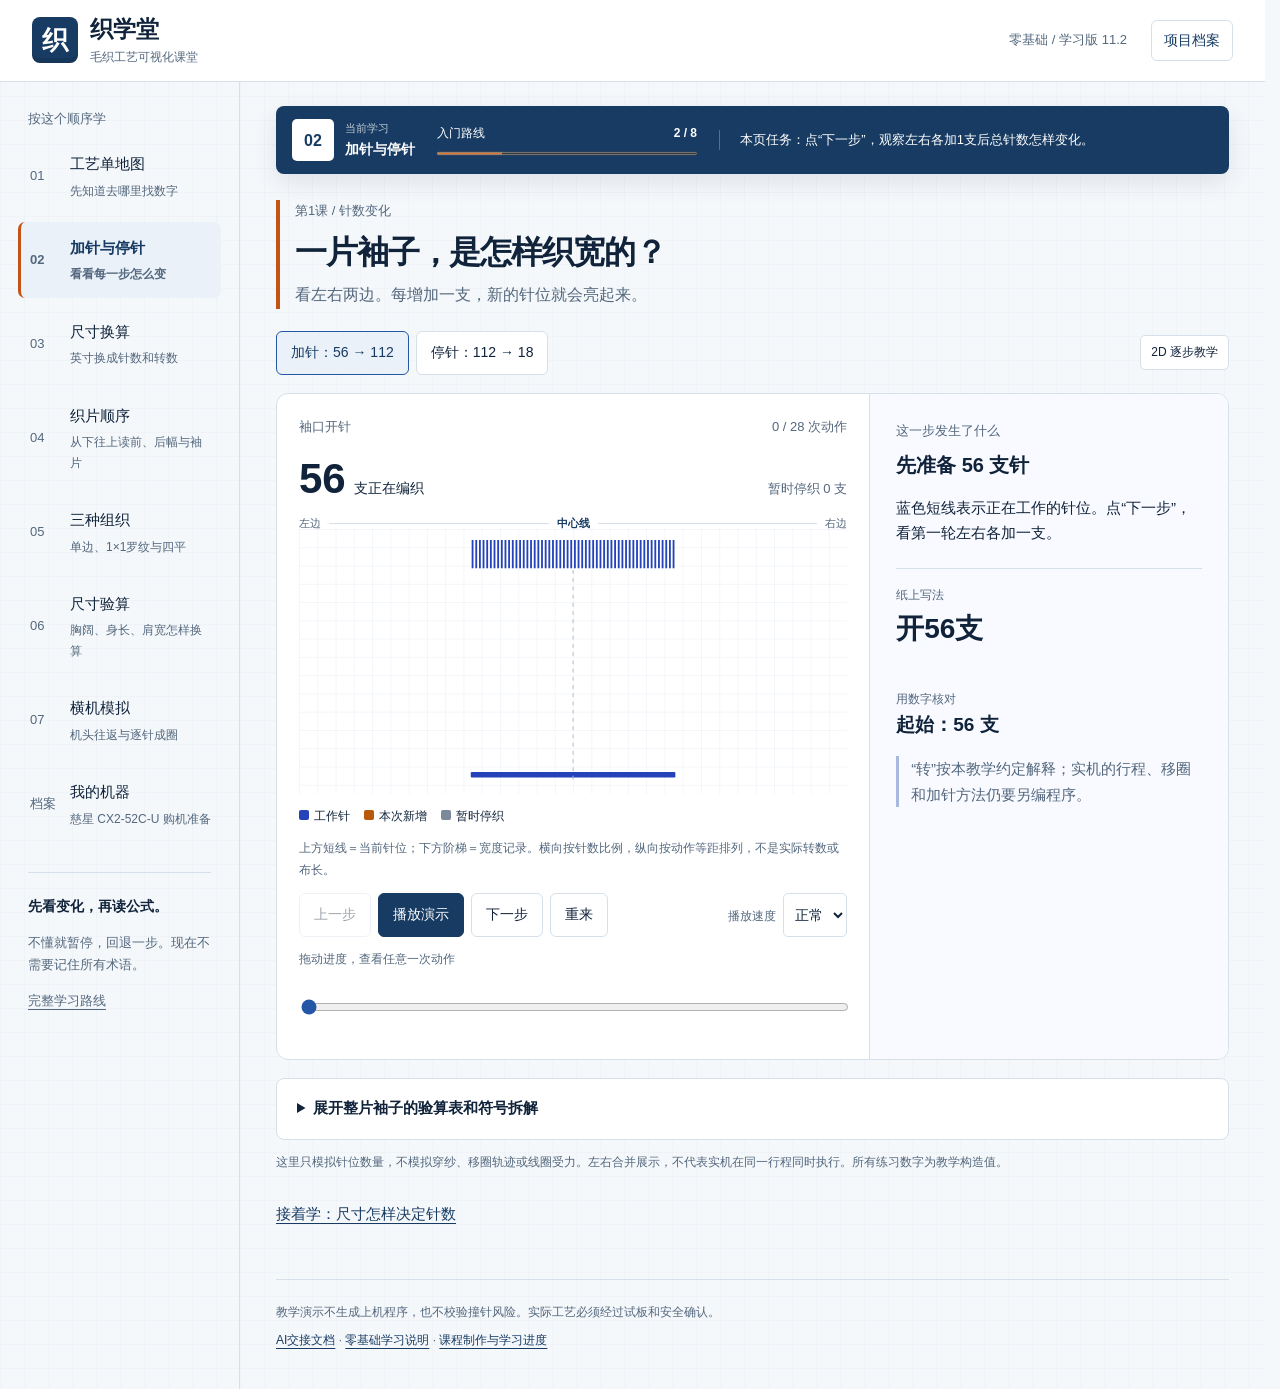
==== commit 9456291a: "记录慈星控制系统版本并更新设备档案" ====
--- a/index.html
+++ b/index.html
@@ -1,6 +1,6 @@
 <!doctype html>
-<html lang="zh-CN"><head><meta charset="utf-8"><meta name="viewport" content="width=device-width,initial-scale=1"><meta name="theme-color" content="#173b63"><title>织学堂 · 毛织可视化课堂</title><meta name="description" content="零基础毛织工艺：干净图纸、组织逐针演示、尺寸人工验算、衣片成形与设备档案。"><link rel="stylesheet" href="./styles.css?v=13"><script src="./app.js?v=13" defer></script><link rel="icon" href="data:image/svg+xml,%3Csvg xmlns='http://www.w3.org/2000/svg' viewBox='0 0 32 32'%3E%3Crect width='32' height='32' rx='7' fill='%23173b63'/%3E%3Cpath d='M7 8v10l5 5 4-5V8m0 10 4 5 5-5V8' fill='none' stroke='white' stroke-width='3'/%3E%3C/svg%3E"></head>
-<body><a class="skip" href="#main">跳到课程</a><header><a class="brand" href="#stitches"><b>织</b><span>织学堂<small>毛织工艺可视化课堂</small></span></a><span class="version">零基础 / 学习版 11.1</span><a class="archive-link" href="https://github.com/147196421/knitwear-factory-learning">项目档案</a></header>
+<html lang="zh-CN"><head><meta charset="utf-8"><meta name="viewport" content="width=device-width,initial-scale=1"><meta name="theme-color" content="#173b63"><title>织学堂 · 毛织可视化课堂</title><meta name="description" content="零基础毛织工艺：干净图纸、组织逐针演示、尺寸人工验算、衣片成形与设备档案。"><link rel="stylesheet" href="./styles.css?v=14"><script src="./app.js?v=13" defer></script><link rel="icon" href="data:image/svg+xml,%3Csvg xmlns='http://www.w3.org/2000/svg' viewBox='0 0 32 32'%3E%3Crect width='32' height='32' rx='7' fill='%23173b63'/%3E%3Cpath d='M7 8v10l5 5 4-5V8m0 10 4 5 5-5V8' fill='none' stroke='white' stroke-width='3'/%3E%3C/svg%3E"></head>
+<body><a class="skip" href="#main">跳到课程</a><header><a class="brand" href="#stitches"><b>织</b><span>织学堂<small>毛织工艺可视化课堂</small></span></a><span class="version">零基础 / 学习版 11.2</span><a class="archive-link" href="https://github.com/147196421/knitwear-factory-learning">项目档案</a></header>
 <div class="shell"><aside class="sidebar"><p class="eyebrow">按这个顺序学</p><nav aria-label="课程目录">
 <a href="#map" data-page="map"><span>01</span><div>工艺单地图<small>先知道去哪里找数字</small></div></a>
 <a href="#stitches" data-page="stitches"><span>02</span><div>加针与停针<small>看看每一步怎么变</small></div></a>
@@ -130,11 +130,11 @@
     <div class="sim-panel"><div><div class="stage-head"><span>第3层 · 空间关系</span><span>拖动角度看前后针床</span></div><div class="bed-view" role="img" aria-label="可以旋转的前后针床概念模型"><div id="bed-assembly" class="bed-assembly"><div class="bed-plane rear"><em>后针床</em><div id="bed-rear" class="bed-needles"></div></div><div class="bed-plane front"><em>前针床</em><div id="bed-front" class="bed-needles"></div></div></div></div><label class="caption" for="bed-angle">左右旋转 <output id="bed-angle-out">0°</output></label><input id="bed-angle" type="range" min="-38" max="38" value="0"><div class="row structure-buttons"><button data-structure="jersey" aria-pressed="true">单边</button><button data-structure="rib" aria-pressed="false">1×1罗纹</button><button data-structure="full" aria-pressed="false">四平概念</button></div></div><aside class="sim-teacher" aria-live="polite"><p class="eyebrow">当前组织</p><h2 id="bed-structure-name">单边</h2><p id="bed-structure-copy"></p><div class="legend"><span><i class="working"></i>参与编织</span><span><i class="held"></i>本模型不工作</span></div><p class="notice">这是针床分配概念图，不展示完整三角走针、翻针轨迹和撞针校验。</p></aside></div>
   </div>
   <div id="sim-panel-mapping" data-sim-panel="mapping" role="tabpanel" aria-labelledby="sim-tab-mapping" hidden>
-    <div class="sim-panel"><div><div class="stage-head"><span>第4层 · 与拟购设备对应</span><span>只写已经有证据的内容</span></div><div class="table-wrap"><table class="mapping-table"><thead><tr><th>教学画面</th><th>实机上对应什么</th><th>状态</th></tr></thead><tbody><tr><td>机头左右移动</td><td>CX2双系统机头沿针床往返；具体系统分配待手册确认</td><td><span class="evidence inferred">同系列线索</span></td></tr><tr><td>8根教学针</td><td>实机为52英寸针床，规格栏原文5/7/52；实际针板和可用针数待合同确认</td><td><span class="evidence confirmed">铭牌确认</span></td></tr><tr><td>纱嘴跟随机头</td><td>纱嘴编号、带法、归位与避让要按实际控制系统教学</td><td><span class="evidence pending">等待确认</span></td></tr><tr><td>逐针4阶段</td><td>实机由三角、选针机构、织针和牵拉共同完成，不是在屏幕上逐个按四次</td><td><span class="evidence concept">原理对应</span></td></tr><tr><td>程序行／度目／罗拉</td><td>必须取得制版软件、控制系统版本和获准学习的测试文件后再映射</td><td><span class="evidence pending">等待确认</span></td></tr></tbody></table></div></div><aside class="sim-teacher"><p class="eyebrow">不能越过的边界</p><h2>看懂原理，不等于能直接上机</h2><p>动画帮助你理解针、线和机头的关系。真正制版还要决定选针、纱嘴、度目、罗拉、移圈、摇床和安全路径。</p><p class="notice">当前不生成程序文件，不提供未经确认的慈星按键步骤，也不校验撞针风险。</p><a href="#machine">去看设备档案</a></aside></div>
+    <div class="sim-panel"><div><div class="stage-head"><span>第4层 · 与拟购设备对应</span><span>只写已经有证据的内容</span></div><div class="table-wrap"><table class="mapping-table"><thead><tr><th>教学画面</th><th>实机上对应什么</th><th>状态</th></tr></thead><tbody><tr><td>机头左右移动</td><td>CX2双系统机头沿针床往返；具体系统分配待手册确认</td><td><span class="evidence inferred">同系列线索</span></td></tr><tr><td>8根教学针</td><td>实机为52英寸针床，规格栏原文5/7/52；实际针板和可用针数待合同确认</td><td><span class="evidence confirmed">铭牌确认</span></td></tr><tr><td>纱嘴跟随机头</td><td>纱嘴编号、带法、归位与避让要按实际控制系统教学</td><td><span class="evidence pending">等待确认</span></td></tr><tr><td>逐针4阶段</td><td>实机由三角、选针机构、织针和牵拉共同完成，不是在屏幕上逐个按四次</td><td><span class="evidence concept">原理对应</span></td></tr><tr><td>程序行／度目／罗拉</td><td>必须取得制版软件和获准学习的测试文件，再结合已确认的机台主控版本逐项映射</td><td><span class="evidence pending">等待确认</span></td></tr></tbody></table></div></div><aside class="sim-teacher"><p class="eyebrow">不能越过的边界</p><h2>看懂原理，不等于能直接上机</h2><p>动画帮助你理解针、线和机头的关系。真正制版还要决定选针、纱嘴、度目、罗拉、移圈、摇床和安全路径。</p><p class="notice">当前不生成程序文件，不提供未经确认的慈星按键步骤，也不校验撞针风险。</p><a href="#machine">去看设备档案</a></aside></div>
   </div>
   <a class="next-lesson" href="#machine">接着核对：我的慈星机器</a>
 </section>
-<section id="machine" class="page" hidden><div class="heading"><p class="eyebrow">设备档案 / 照片核对</p><h1>慈星 CX2-52C-U</h1><p>拟购买同款，尚未购入。先记录证据，再确定软件教学路线。</p></div><p class="tag pending">控制系统、软件版本与程序后缀：待确认</p><div class="machine-grid"><div><h2>铭牌能够读出的信息</h2><dl class="specs"><dt>品牌 / 厂家</dt><dd>CIXING / 宁波慈星</dd><dt>型号</dt><dd>CX2-52C-U</dd><dt>规格 / 幅宽原文</dt><dd>5/7/52</dd><dt>电源</dt><dd>220V / 50Hz</dd><dt>铭牌功率</dt><dd>1.2 kW</dd><dt>出厂年月</dt><dd>2025年8月</dd></dl><p class="notice">功率不等于每小时固定耗电量。序列号、生产文件名及原始现场照片未公开。</p><h2>型号解释与证据边界</h2><p>52通常对应52英寸名义幅宽，CX2通常指双编织系统。5/7是多针距规格线索，不表示所有5针和7针工艺能直接通用。</p><p>同系列资料支持双系统、穿线板等解释，但资料型号CX2-52EC-U与实拍CX2-52C-U不同，不能把速度、纱嘴、针板和控制系统照搬。</p><a href="./docs/machine-profile.md">完整设备档案与资料来源</a></div><div class="machine-check"><h2>下次补齐这3样就好</h2><ol><li><strong>系统信息 / 版本页面</strong><p>只在安全停机且有人熟悉设备时查看，不改参数。</p></li><li><strong>制版电脑的软件名称与版本</strong><p>机器屏幕负责运行与调整；制版软件负责制作程序，两者不是同一件事。</p></li><li><strong>获准学习的测试程序后缀</strong><p>只记录后缀，不公开订单程序或未公开花型。</p></li></ol><p class="notice">不要为了拍照拆罩、伸手进针床，或在运行中试按复位、解锁、度目、速度按钮。实际操作必须在熟悉设备的人员指导下进行。</p></div></div><details><summary>操作屏上的词，先怎么理解？</summary><dl class="specs"><dt>主程序</dt><dd>程序执行位置；不是工艺单“转数”。</dd><dt>设定 / 完成件数</dt><dd>可能计一片或一个循环，不必然是一件完整毛衣。</dd><dt>度目</dt><dd>与线圈长度和松紧有关，不是每英寸支数。</dd><dt>罗拉 / 副罗拉</dt><dd>织片牵拉设置，单位与含义按系统手册核对。</dd><dt>摇床</dt><dd>针床相对横向位移，与移圈和组织变化相关。</dd><dt>起底板</dt><dd>起织阶段的挂纱与牵拉装置，形式按实际配置确认。</dd></dl></details><details><summary>购机前核对</summary><p>核对完整型号、针距、控制系统、针板、纱嘴、起底装置、软件授权、安装培训、配件与保修。用计划生产的纱线与样片现场试织。二手机另查维修记录和磨损情况，不能仅凭外观或铭牌日期判断机况。</p><p>普通分片生产仍需查片、缝盘及后整理。不要把自动起底理解成整件无缝全成型。</p></details></section>
+<section id="machine" class="page" hidden><div class="heading"><p class="eyebrow">设备档案 / 照片核对</p><h1>慈星 CX2-52C-U</h1><p>拟购买同款，尚未购入。先记录证据，再确定软件教学路线。</p></div><div class="machine-status-band"><span class="evidence confirmed">控制系统名称与版本：照片确认</span><span class="evidence pending">制版软件与程序后缀：等待确认</span></div><div class="machine-grid"><div><h2>铭牌能够读出的信息</h2><dl class="specs"><dt>品牌 / 厂家</dt><dd>CIXING / 宁波慈星</dd><dt>型号</dt><dd>CX2-52C-U</dd><dt>规格 / 幅宽原文</dt><dd>5/7/52</dd><dt>电源</dt><dd>220V / 50Hz</dd><dt>铭牌功率</dt><dd>1.2 kW</dd><dt>出厂年月</dt><dd>2025年8月</dd></dl><p class="notice">功率不等于每小时固定耗电量。机器ID、序列号、生产文件名及原始现场照片未公开。</p><section class="system-proof" aria-labelledby="system-proof-title"><div class="system-proof-head"><span class="evidence confirmed">版本页面确认</span><small>不是根据界面外观猜测</small></div><h2 id="system-proof-title">慈星通用电脑横机系统 <strong>V1.0</strong></h2><p class="system-verdict">这是机台运行控制系统，不是制版电脑上的画图软件。</p><dl class="system-specs"><dt>主控版本</dt><dd>V5.0.YR-1075_FAST</dd><dt>机头版本</dt><dd>0x1D99.122–0x2D99.122</dd><dt>起底板版本</dt><dd>V0.0.5.6</dd><dt>伺服版本</dt><dd>225.89（F）</dd></dl><details><summary>版本页还显示了哪些配置？</summary><p>两生克、交叉沉降片、动作电机7工位、前后床摇床、力矩升降电机、单牵拉、内置罗拉驱动、小带轮和操作杆。这里只记录屏幕字段，不根据名称推断全部生产能力。</p></details></section><h2>型号解释与证据边界</h2><p>52通常对应52英寸名义幅宽，CX2通常指双编织系统。5/7是多针距规格线索，不表示所有5针和7针工艺能直接通用。</p><p>同系列资料支持双系统、穿线板等解释，但资料型号CX2-52EC-U与实拍CX2-52C-U不同，不能把速度、纱嘴和针板配置照搬。</p><a href="./docs/machine-profile.md">完整设备档案与资料来源</a></div><div class="machine-check"><h2>现在还差这2样</h2><ol><li><strong>制版电脑的软件名称与版本</strong><p>机器屏幕负责运行与调整；制版软件负责制作程序，两者不是同一件事。</p></li><li><strong>获准学习的测试程序后缀</strong><p>只记录后缀，不公开订单程序或未公开花型。</p></li></ol><div class="machine-known"><strong>这张照片已经解决的问题</strong><p>机台控制系统名称不再是未知项。下一张应拍制版电脑，而不是继续拍机器运行首页。</p></div><p class="notice">不要为了拍照拆罩、伸手进针床，或在运行中试按复位、解锁、度目、速度按钮。实际操作必须在熟悉设备的人员指导下进行。</p></div></div><details><summary>操作屏上的词，先怎么理解？</summary><dl class="specs"><dt>主程序</dt><dd>程序执行位置；不是工艺单“转数”。</dd><dt>设定 / 完成件数</dt><dd>可能计一片或一个循环，不必然是一件完整毛衣。</dd><dt>度目</dt><dd>与线圈长度和松紧有关，不是每英寸支数。</dd><dt>罗拉 / 副罗拉</dt><dd>织片牵拉设置，单位与含义按系统手册核对。</dd><dt>摇床</dt><dd>针床相对横向位移，与移圈和组织变化相关。</dd><dt>起底板</dt><dd>起织阶段挂纱和牵拉装置；版本页有起底板控制版本记录，实际功能仍要试织确认。</dd></dl></details><details><summary>购机前核对</summary><p>核对完整型号、针距、控制系统、针板、纱嘴、起底装置、软件授权、安装培训、配件与保修。用计划生产的纱线与样片现场试织。二手机另查维修记录和磨损情况，不能仅凭外观或铭牌日期判断机况。</p><p>普通分片生产仍需查片、缝盘及后整理。不要把自动起底理解成整件无缝全成型。</p></details></section>
 <dialog id="sheet-preview-dialog" class="sheet-preview-dialog" aria-labelledby="sheet-preview-title"><div class="sheet-preview-toolbar"><strong id="sheet-preview-title">教学清稿</strong><div><button id="sheet-zoom-out" aria-label="缩小图片">缩小</button><button id="sheet-zoom-reset">适合屏幕</button><button id="sheet-zoom-in" aria-label="放大图片">放大</button><button id="sheet-preview-close" class="primary">关闭</button></div></div><div id="sheet-preview-scroll" class="sheet-preview-scroll"><img id="sheet-preview-image" alt=""></div><div class="sheet-preview-foot"><span id="sheet-preview-scale">100%</span><span>手机可双指缩放页面，也可以用上方按钮放大。</span><a id="sheet-preview-original" href="#" target="_blank" rel="noopener">新窗口打开原尺寸</a></div></dialog>
 <footer>教学演示不生成上机程序，也不校验撞针风险。实际工艺必须经过试板和安全确认。<br><a href="./AI_HANDOFF.md">AI交接文档</a> · <a href="./learning-guide.html">零基础学习说明</a> · <a href="./PROGRESS.md">课程制作与学习进度</a></footer>
 </main></div><noscript>请启用JavaScript观看动画，或阅读<a href="./docs/lesson-01.md">课程讲义</a>。</noscript></body></html>
--- a/styles.css
+++ b/styles.css
@@ -36,3 +36,7 @@
 /* 第1课：工艺写法拆解尺 */
 .notation-decoder{margin:18px 0 22px;padding:20px;border:1px solid var(--line);border-top:4px solid var(--blue);background:#f8fafc}.notation-heading{display:flex;align-items:flex-start;justify-content:space-between;gap:18px}.notation-heading h2{margin-bottom:4px}.notation-heading p{margin:0;color:var(--muted);font-size:14px}.notation-heading code{padding:2px 6px;background:#e7eef6;color:var(--blue);font-size:1em;font-weight:800}.notation-picker{display:flex;flex:0 0 auto;gap:6px}.notation-picker button{min-width:72px;font-variant-numeric:tabular-nums;font-weight:700}.notation-rule{display:grid;grid-template-columns:minmax(120px,1fr) 28px minmax(140px,1fr) 28px minmax(120px,1fr);align-items:stretch;margin:18px 0 12px;border:1px solid #aabac7;background:#fff}.notation-rule>span{display:grid;place-items:center;min-width:0;padding:14px 10px;text-align:center}.notation-rule b{font-size:34px;line-height:1;color:var(--blue);font-variant-numeric:tabular-nums}.notation-rule small{display:block;margin-top:8px;color:var(--muted);font-size:12px;line-height:1.45}.notation-rule>i{display:grid;place-items:center;background:#e8eef3;color:var(--accent);font-size:25px;font-style:normal;font-weight:800}.notation-read{margin:0;font-size:15px;font-weight:700}.notation-steps{display:grid;grid-template-columns:repeat(3,1fr);gap:0;margin:16px 0;padding:0;list-style:none;border:1px solid var(--line);background:#fff}.notation-steps li{position:relative;padding:11px 14px;border-right:1px solid var(--line)}.notation-steps li:last-child{border-right:0}.notation-steps li.changed::before{content:"";position:absolute;left:-7px;top:50%;width:12px;height:12px;border-top:2px solid var(--accent);border-right:2px solid var(--accent);transform:translateY(-50%) rotate(45deg);background:#fff}.notation-steps span,.notation-steps strong,.notation-steps small{display:block}.notation-steps span{color:var(--muted);font-size:11px}.notation-steps strong{font-size:23px;color:var(--blue);font-variant-numeric:tabular-nums}.notation-steps small{font-size:12px}.notation-total{margin:0;padding:11px 13px;background:#173b63;color:#fff;font-size:16px;font-weight:700;font-variant-numeric:tabular-nums}.notation-decoder .notice{margin:14px 0 0}.notation-decoder .notice strong{color:var(--ink)}
 @media(max-width:720px){.notation-decoder{padding:15px}.notation-heading{display:block}.notation-picker{display:grid;grid-template-columns:repeat(3,1fr);margin-top:12px}.notation-picker button{min-width:0;padding:8px 5px}.notation-rule{grid-template-columns:1fr 24px 1fr 24px 1fr}.notation-rule>span{padding:12px 5px}.notation-rule b{font-size:28px}.notation-rule small{font-size:10px}.notation-steps{grid-template-columns:1fr}.notation-steps li{border-right:0;border-bottom:1px solid var(--line)}.notation-steps li:last-child{border-bottom:0}.notation-steps li.changed::before{left:50%;top:-7px;transform:translateX(-50%) rotate(135deg)}.notation-total{font-size:14px;line-height:1.6}}
+
+/* 设备档案：版本页面证据卡 */
+.machine-status-band{display:flex;gap:8px;flex-wrap:wrap;margin:0 0 18px}.machine-status-band .evidence{padding:6px 10px}.system-proof{margin:24px 0;padding:18px;border:1px solid #a9bbc8;border-top:4px solid var(--success);background:#f5faf8}.system-proof-head{display:flex;align-items:center;justify-content:space-between;gap:12px;margin-bottom:10px}.system-proof-head small{color:var(--muted);font-size:11px}.system-proof h2{margin-bottom:6px;color:var(--blue)}.system-proof h2 strong{white-space:nowrap;color:var(--success)}.system-verdict{margin:0 0 14px;padding:10px 12px;border-left:3px solid var(--accent);background:#fff;font-weight:700}.system-specs{display:grid;grid-template-columns:minmax(110px,.65fr) minmax(0,1fr);margin:0}.system-specs dt,.system-specs dd{margin:0;padding:9px 0;border-bottom:1px solid var(--line);font-size:13px}.system-specs dt{padding-right:12px;color:var(--muted)}.system-specs dd{overflow-wrap:anywhere;font-variant-numeric:tabular-nums}.system-proof details{margin-top:14px;background:#fff}.system-proof details p{margin-bottom:0}.machine-known{margin:20px 0;padding:14px;border:1px solid #98c8b6;border-left:4px solid var(--success);background:#edf8f4}.machine-known strong{color:#075d45}.machine-known p{margin:5px 0 0!important;color:var(--ink)!important;font-size:14px}
+@media(max-width:720px){.machine-status-band{display:grid}.machine-status-band .evidence{white-space:normal}.system-proof{padding:14px}.system-proof-head{align-items:flex-start}.system-proof h2 strong{display:block;margin-top:4px}.system-specs{grid-template-columns:1fr}.system-specs dt{padding-bottom:2px;border-bottom:0}.system-specs dd{padding-top:0}.system-proof details{padding:13px}}
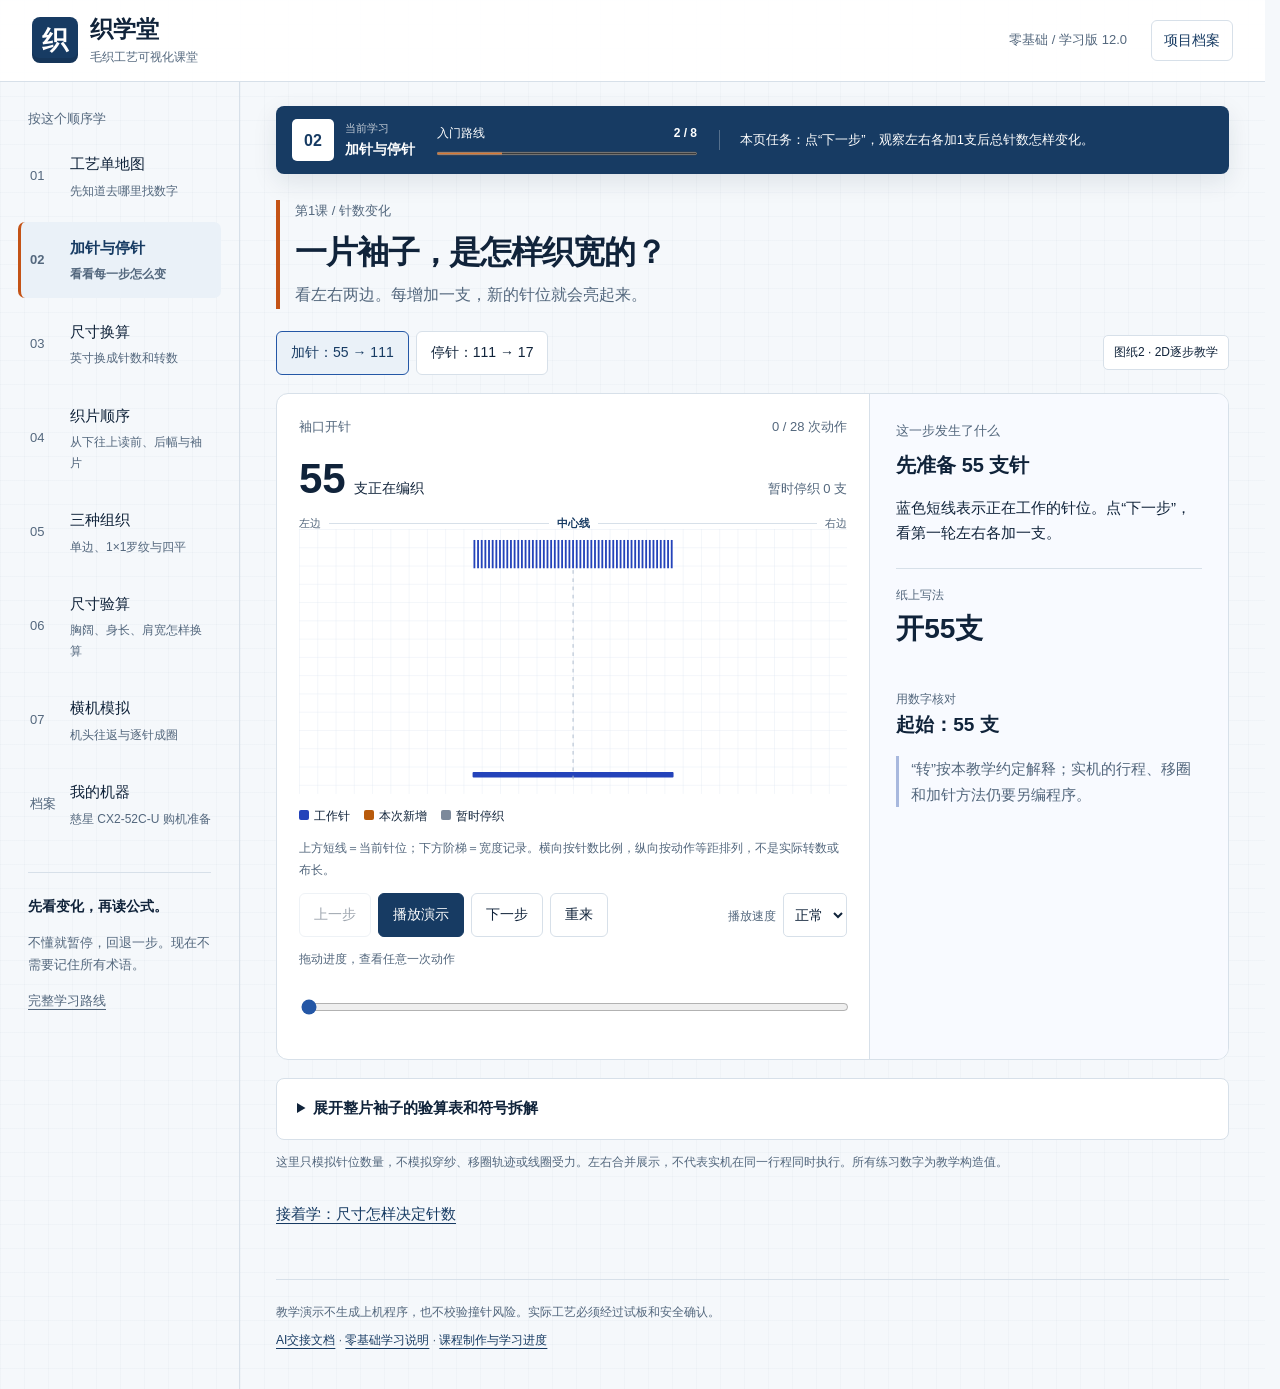
==== commit 26c6b753: "新增两张图纸零基础精读课并纠正验算" ====
--- a/index.html
+++ b/index.html
@@ -1,6 +1,6 @@
 <!doctype html>
-<html lang="zh-CN"><head><meta charset="utf-8"><meta name="viewport" content="width=device-width,initial-scale=1"><meta name="theme-color" content="#173b63"><title>织学堂 · 毛织可视化课堂</title><meta name="description" content="零基础毛织工艺：干净图纸、组织逐针演示、尺寸人工验算、衣片成形与设备档案。"><link rel="stylesheet" href="./styles.css?v=14"><script src="./app.js?v=13" defer></script><link rel="icon" href="data:image/svg+xml,%3Csvg xmlns='http://www.w3.org/2000/svg' viewBox='0 0 32 32'%3E%3Crect width='32' height='32' rx='7' fill='%23173b63'/%3E%3Cpath d='M7 8v10l5 5 4-5V8m0 10 4 5 5-5V8' fill='none' stroke='white' stroke-width='3'/%3E%3C/svg%3E"></head>
-<body><a class="skip" href="#main">跳到课程</a><header><a class="brand" href="#stitches"><b>织</b><span>织学堂<small>毛织工艺可视化课堂</small></span></a><span class="version">零基础 / 学习版 11.2</span><a class="archive-link" href="https://github.com/147196421/knitwear-factory-learning">项目档案</a></header>
+<html lang="zh-CN"><head><meta charset="utf-8"><meta name="viewport" content="width=device-width,initial-scale=1"><meta name="theme-color" content="#173b63"><title>织学堂 · 毛织可视化课堂</title><meta name="description" content="零基础毛织工艺：干净图纸、组织逐针演示、尺寸人工验算、衣片成形与设备档案。"><link rel="stylesheet" href="./styles.css?v=14"><script src="./app.js?v=14" defer></script><link rel="icon" href="data:image/svg+xml,%3Csvg xmlns='http://www.w3.org/2000/svg' viewBox='0 0 32 32'%3E%3Crect width='32' height='32' rx='7' fill='%23173b63'/%3E%3Cpath d='M7 8v10l5 5 4-5V8m0 10 4 5 5-5V8' fill='none' stroke='white' stroke-width='3'/%3E%3C/svg%3E"></head>
+<body><a class="skip" href="#main">跳到课程</a><header><a class="brand" href="#stitches"><b>织</b><span>织学堂<small>毛织工艺可视化课堂</small></span></a><span class="version">零基础 / 学习版 12.0</span><a class="archive-link" href="https://github.com/147196421/knitwear-factory-learning">项目档案</a></header>
 <div class="shell"><aside class="sidebar"><p class="eyebrow">按这个顺序学</p><nav aria-label="课程目录">
 <a href="#map" data-page="map"><span>01</span><div>工艺单地图<small>先知道去哪里找数字</small></div></a>
 <a href="#stitches" data-page="stitches"><span>02</span><div>加针与停针<small>看看每一步怎么变</small></div></a>
@@ -13,8 +13,8 @@
 <div class="side-note"><strong>先看变化，再读公式。</strong><p>不懂就暂停，回退一步。现在不需要记住所有术语。</p><a href="./CURRICULUM.md">完整学习路线</a></div></aside>
 <main id="main"><div class="lesson-toolbar" aria-label="当前学习位置"><div class="lesson-position"><span id="current-number">02</span><div><small>当前学习</small><strong id="current-name">加针与停针</strong></div></div><div class="progress-block"><div><span>入门路线</span><strong id="progress-text">2 / 8</strong></div><progress id="course-progress" max="8" value="2">2 / 8</progress></div><p id="current-task">本页任务：点“下一步”，观察左右各加1支后总针数怎样变化。</p></div>
 <section id="stitches" class="page"><div class="heading"><p class="eyebrow">第1课 / 针数变化</p><h1>一片袖子，是怎样织宽的？</h1><p>看左右两边。每增加一支，新的针位就会亮起来。</p></div>
-<div class="tabs" aria-label="演示类型"><button data-mode="increase" aria-pressed="true">加针：56 → 112</button><button data-mode="hold" aria-pressed="false">停针：112 → 18</button><span class="tag">2D 逐步教学</span></div>
-<div class="workspace"><div class="simulation"><div class="stage-head"><span id="stage-name"></span><span id="step-count"></span></div><div class="readout"><strong id="active-count">56</strong><span>支正在编织</span><span id="held-count"></span></div><div class="orientation" aria-hidden="true"><span>左边</span><i></i><b>中心线</b><i></i><span>右边</span></div>
+<div class="tabs" aria-label="演示类型"><button data-mode="increase" aria-pressed="true">加针：55 → 111</button><button data-mode="hold" aria-pressed="false">停针：111 → 17</button><span class="tag">图纸2 · 2D逐步教学</span></div>
+<div class="workspace"><div class="simulation"><div class="stage-head"><span id="stage-name"></span><span id="step-count"></span></div><div class="readout"><strong id="active-count">55</strong><span>支正在编织</span><span id="held-count"></span></div><div class="orientation" aria-hidden="true"><span>左边</span><i></i><b>中心线</b><i></i><span>右边</span></div>
 <svg id="stitch-diagram" viewBox="0 0 600 290" role="img" aria-labelledby="stitch-svg-title"><title id="stitch-svg-title">袖片针数变化</title><defs><pattern id="grid" width="20" height="20" patternUnits="userSpaceOnUse"><path d="M20 0H0V20" fill="none" stroke="#dce5f0" stroke-width=".7"/></pattern></defs><rect width="600" height="290" fill="url(#grid)"/><g id="fabric-rows"></g><line x1="300" y1="45" x2="300" y2="275" stroke="#a7b6c8" stroke-dasharray="4 5"/><g id="needle-row"></g></svg>
 <div class="legend"><span><i class="working"></i>工作针</span><span><i class="added"></i>本次新增</span><span><i class="held"></i>暂时停织</span></div><p class="caption">上方短线＝当前针位；下方阶梯＝宽度记录。横向按针数比例，纵向按动作等距排列，不是实际转数或布长。</p>
 <div class="player"><div class="row"><button id="previous">上一步</button><button id="play" class="primary">播放演示</button><button id="next">下一步</button><button id="reset">重来</button></div><label>播放速度<select id="speed"><option value="2600">慢速</option><option value="1400" selected>正常</option><option value="700">快速</option></select></label></div><label class="caption" for="timeline">拖动进度，查看任意一次动作</label><input id="timeline" type="range" min="0" max="28" value="0"></div>
@@ -30,9 +30,9 @@
   <p id="notation-total" class="notation-total">左右合计：1支 × 2次 × 2边 ＝ 4支；工作针−4支。</p>
   <p class="notice"><strong>为什么要乘2？</strong>这张验算表把左、右两边合并计算。如果纸上只标单边，或者工厂规定左右分开执行，就不能自行乘2；第一次看新工艺单必须先确认记法。</p>
 </section>
-<div class="table-wrap"><table><thead><tr><th>阶段</th><th>纸上写法</th><th>左右合计</th><th>工作针数</th></tr></thead><tbody><tr><td>开针</td><td>开56支</td><td>—</td><td>56</td></tr><tr><td>加针1</td><td>5+1+3</td><td>+6</td><td>62</td></tr><tr><td>加针2</td><td>1+1+7</td><td>+14</td><td>76</td></tr><tr><td>加针3</td><td>2+1+14</td><td>+28</td><td>104</td></tr><tr><td>加针4</td><td>4+1+4</td><td>+8</td><td>112</td></tr><tr><td>停针1</td><td>1-2-3（停针）</td><td>−12</td><td>100</td></tr><tr><td>停针2</td><td>1-3-7（停针）</td><td>−42</td><td>58</td></tr><tr><td>停针3</td><td>1-5-4（停针）</td><td>−40</td><td>18</td></tr></tbody></table></div></details>
+<div class="table-wrap"><table><thead><tr><th>阶段</th><th>纸上写法</th><th>左右合计</th><th>工作针数</th></tr></thead><tbody><tr><td>开针</td><td>开55支</td><td>—</td><td>55</td></tr><tr><td>加针1</td><td>5+1+3</td><td>+6</td><td>61</td></tr><tr><td>加针2</td><td>1+1+7</td><td>+14</td><td>75</td></tr><tr><td>加针3</td><td>2+1+14</td><td>+28</td><td>103</td></tr><tr><td>加针4</td><td>4+1+4</td><td>+8</td><td>111</td></tr><tr><td>停针1</td><td>1-2-3（停针）</td><td>−12</td><td>99</td></tr><tr><td>停针2</td><td>1-3-7（停针）</td><td>−42</td><td>57</td></tr><tr><td>停针3</td><td>1-5-4（停针）</td><td>−40</td><td>17</td></tr></tbody></table></div></details>
 <p class="caption">这里只模拟针位数量，不模拟穿纱、移圈轨迹或线圈受力。左右合并展示，不代表实机在同一行程同时执行。所有练习数字为教学构造值。</p><a class="next-lesson" href="#density">接着学：尺寸怎样决定针数</a></section>
-<section id="map" class="page" hidden><div class="heading"><p class="eyebrow">第1课 / 工艺单地图</p><h1>拿到纸，先找这四个区域。</h1><p>先看两张干净清稿，再点下面四个区域认识用途。</p></div><section class="clean-sheet-gallery" aria-labelledby="clean-sheet-title"><div class="clean-sheet-intro"><div><h2 id="clean-sheet-title">两张参考图纸的干净教学清稿</h2><p>已去掉手写笔迹和识别信息。点击图片可全屏放大；绿色表示照片较清楚的节点，橙色表示仍待复核。</p></div><span class="tag pending">教学重绘 · 不能直接上机</span></div><div class="clean-sheet-grid"><article><button class="clean-sheet-thumb" data-sheet-preview="./assets/sheet-01-clean.svg" data-sheet-title="参考图纸1 · 教学清稿" aria-label="放大查看参考图纸1教学清稿"><img src="./assets/sheet-01-clean.svg" alt="参考图纸1干净教学清稿，包含前幅、后幅和袖片" loading="lazy"></button><div><strong>图纸1</strong><span>前幅163支／约94转；后幅163支／约95转；袖片55支／约59转。</span><a href="./assets/sheet-01-clean.svg" target="_blank" rel="noopener">新窗口打开原尺寸</a></div></article><article><button class="clean-sheet-thumb" data-sheet-preview="./assets/sheet-02-clean.svg" data-sheet-title="参考图纸2 · 圆领款教学清稿" aria-label="放大查看参考图纸2圆领款教学清稿"><img src="./assets/sheet-02-clean.svg" alt="参考图纸2圆领款干净教学清稿，包含前幅、后幅和袖片" loading="lazy"></button><div><strong>图纸2 · 圆领款</strong><span>前幅154支／约79转；后幅150支／约77转；袖片55支／约73转。</span><a href="./assets/sheet-02-clean.svg" target="_blank" rel="noopener">新窗口打开原尺寸</a></div></article></div></section><div class="workspace"><div class="sheet"><button data-zone="identity">① 身份与版本<small>款式 · 尺码 · 日期 · 改版</small></button><button data-zone="size">② 尺寸与密度<small>目标尺寸<br>横密 / 纵密<br>英寸或厘米</small></button><button data-zone="shape">③ 织片工艺<small>前幅 / 后幅 / 袖片<br>开针、身段、肩领<br>5+1+3</small></button><button data-zone="yarn">④ 纱线与用量<small>纱线规格 · 合股数 · 颜色 · 重量</small></button></div><div class="explain" aria-live="polite"><p class="eyebrow">先回答一个问题</p><h2 id="zone-title"></h2><p id="zone-copy"></p><p class="notice" id="zone-tip"></p><a href="#stitches">去看针数变化</a></div></div><details><summary>“支”和“转”是不是永远一个意思？</summary><p>织片旁的“支”通常是针数；纱线名称中的“支”可能是纱支，不能混用。“转”的计数约定可能随工厂、组织和系统变化，不要直接当成机头单程次数，也不能直接等同程序行号。</p></details><div class="process"><h2>工艺单到成衣，还要经过什么？</h2><ol><li><strong>算工艺</strong><span>尺寸、样片密度、针数和转数</span></li><li><strong>电脑制版</strong><span>把工艺编成针法与机器动作</span></li><li><strong>试织修正</strong><span>试片、洗水、量尺寸、修改</span></li><li><strong>后整理</strong><span>按款式缝盘、整烫、检验</span></li></ol></div></section>
+<section id="map" class="page" hidden><div class="heading"><p class="eyebrow">第1课 / 工艺单地图</p><h1>拿到纸，先找这四个区域。</h1><p>先看两张干净清稿，再点下面四个区域认识用途。</p></div><section class="clean-sheet-gallery" aria-labelledby="clean-sheet-title"><div class="clean-sheet-intro"><div><h2 id="clean-sheet-title">两张参考图纸的干净教学清稿</h2><p>已去掉手写笔迹和识别信息。点击图片可全屏放大；绿色表示照片较清楚的节点，橙色表示仍待复核。</p></div><span class="tag pending">教学重绘 · 不能直接上机</span></div><div class="clean-sheet-grid"><article><button class="clean-sheet-thumb" data-sheet-preview="./assets/sheet-01-clean.svg" data-sheet-title="参考图纸1 · 教学清稿" aria-label="放大查看参考图纸1教学清稿"><img src="./assets/sheet-01-clean.svg" alt="参考图纸1干净教学清稿，包含前幅、后幅和袖片" loading="lazy"></button><div><strong>图纸1</strong><span>前幅图旁160支／约95转；后幅图旁163支／约94转；袖片55支／约59转。</span><a href="./assets/sheet-01-clean.svg" target="_blank" rel="noopener">新窗口打开原尺寸</a></div></article><article><button class="clean-sheet-thumb" data-sheet-preview="./assets/sheet-02-clean.svg" data-sheet-title="参考图纸2 · 圆领款教学清稿" aria-label="放大查看参考图纸2圆领款教学清稿"><img src="./assets/sheet-02-clean.svg" alt="参考图纸2圆领款干净教学清稿，包含前幅、后幅和袖片" loading="lazy"></button><div><strong>图纸2 · 圆领款</strong><span>前幅154支／约79转；后幅150支／约77转；袖片55支／约73转。</span><a href="./assets/sheet-02-clean.svg" target="_blank" rel="noopener">新窗口打开原尺寸</a></div></article></div></section><p class="notice"><strong>新增：</strong><a href="./sheet-reading-guide.html">打开两张图纸逐区精读课</a>，从表头、尺寸、前后幅、袖片一直讲到55→111→17的完整验算。</p><div class="workspace"><div class="sheet"><button data-zone="identity">① 身份与版本<small>款式 · 尺码 · 日期 · 改版</small></button><button data-zone="size">② 尺寸与密度<small>目标尺寸<br>横密 / 纵密<br>英寸或厘米</small></button><button data-zone="shape">③ 织片工艺<small>前幅 / 后幅 / 袖片<br>开针、身段、肩领<br>5+1+3</small></button><button data-zone="yarn">④ 纱线与用量<small>纱线规格 · 合股数 · 颜色 · 重量</small></button></div><div class="explain" aria-live="polite"><p class="eyebrow">先回答一个问题</p><h2 id="zone-title"></h2><p id="zone-copy"></p><p class="notice" id="zone-tip"></p><a href="#stitches">去看针数变化</a></div></div><details><summary>“支”和“转”是不是永远一个意思？</summary><p>织片旁的“支”通常是针数；纱线名称中的“支”可能是纱支，不能混用。“转”的计数约定可能随工厂、组织和系统变化，不要直接当成机头单程次数，也不能直接等同程序行号。</p></details><div class="process"><h2>工艺单到成衣，还要经过什么？</h2><ol><li><strong>算工艺</strong><span>尺寸、样片密度、针数和转数</span></li><li><strong>电脑制版</strong><span>把工艺编成针法与机器动作</span></li><li><strong>试织修正</strong><span>试片、洗水、量尺寸、修改</span></li><li><strong>后整理</strong><span>按款式缝盘、整烫、检验</span></li></ol></div></section>
 <section id="density" class="page" hidden><div class="heading"><p class="eyebrow">第2课 / 尺寸换算</p><h1>宽度不变，密度越大，针数越多。</h1><p>先动“横向密度”滑块：外框不变，里面的格子变密。</p></div><div class="workspace"><div class="simulation"><div class="stage-head"><span>矩形试片计算模型</span><span>非完整衣片工艺</span></div><div class="density-field"><div id="density-fabric"><span id="density-badge"></span></div></div><div class="results" aria-live="polite"><div><small>横向基础针数</small><strong id="stitch-result"></strong><small id="stitch-formula"></small></div><div><small>纵向基础转数</small><strong id="course-result"></strong><small id="course-formula"></small></div></div><p class="caption">网格表示密度变化，每格不等于一根真实织针。只演示同一组织、同一测量状态的矩形区域。</p></div><div class="explain inputs"><label for="width">试片宽度 <output id="width-out"></output></label><input id="width" type="range" min="14" max="24" step=".5" value="18"><label for="gauge">横向密度 <output id="gauge-out"></output></label><input id="gauge" type="range" min="6" max="12" step=".1" value="9"><label for="length">试片长度 <output id="length-out"></output></label><input id="length" type="range" min="16" max="28" step=".5" value="20"><label for="courses">纵向密度 <output id="courses-out"></output></label><input id="courses" type="range" min="3" max="8" step=".1" value="4.5"><button id="reset-density">恢复教学值</button><p class="notice">1英寸＝2.54厘米。胸阔常指平铺宽度，不是绕身体一圈的胸围；先核对量法。</p></div></div><details><summary>算出162支，为什么示例工艺值是166支？</summary><p>162是18×9的基础值；166是用于比较的假定工艺值，多出的4支不能凭空认定为缝耗。还需核对边针、缝盘、组织循环及试板结果。</p><p>如果用洗后样片密度和洗后成衣尺寸，不要再机械地重复补偿缩率。罗纹、身段密度不同时应分段计算，不能把整件身长都乘一个密度。</p></details><div class="practice"><h2>试着判断</h2><p>18英寸 × 9支/英寸，直接计算得到多少支？</p><div class="row"><button data-answer="150">150支</button><button data-answer="162">162支</button><button data-answer="166">166支</button></div><p id="quiz-feedback" aria-live="polite">先自己算，再选答案。</p></div><a class="next-lesson" href="#pieces">接着学：从哪里开始读织片</a></section>
 <section id="pieces" class="page" hidden><div class="heading"><p class="eyebrow">第3课 / 阅读顺序</p><h1>从起底处，沿织片向上读。</h1><p>选择一片，再播放分段。高亮处就是当前读到的位置。</p></div><div class="tabs" aria-label="选择织片"><button data-piece="front" aria-pressed="true">前幅</button><button data-piece="back" aria-pressed="false">后幅</button><button data-piece="sleeve" aria-pressed="false">袖片</button></div><div class="workspace"><div class="simulation"><div class="stage-head"><span id="piece-name"></span><span id="piece-step"></span></div><svg id="piece-diagram" viewBox="0 0 360 360" role="img" aria-labelledby="piece-svg-title"><title id="piece-svg-title">织片分段阅读</title><defs><clipPath id="piece-clip"><path id="piece-clip-path"/></clipPath></defs><path id="piece-outline" fill="#e6edf7" stroke="#a3b2c7" stroke-width="2"/><g clip-path="url(#piece-clip)"><rect id="piece-highlight" x="60" width="240" fill="#4967d8"/></g><path d="M32 320V55m-7 12 7-12 7 12" fill="none" stroke="#2443ba" stroke-width="2"/><text x="15" y="342" fill="#45586f" font-size="14">阅读方向</text></svg><div class="row"><button id="piece-prev">上一段</button><button id="piece-play" class="primary">播放分段</button><button id="piece-next">下一段</button></div><p class="caption">常见由下往上分片编织的示意；轮廓不按实际尺寸，横织或特殊起织方式不适用。</p></div><div class="explain" aria-live="polite"><p class="eyebrow">当前读到</p><h2 id="piece-title"></h2><p id="piece-copy"></p><ol id="piece-stages"></ol><p class="notice">肩斜与领窝可能交叉进行；袖片的袖山不是身片的肩领。</p></div></div><a class="next-lesson" href="#structures">接着学：单边、罗纹和四平有什么不同</a></section>
 <section id="structures" class="page" hidden>
@@ -117,7 +117,7 @@
         <g id="sim-carrier" transform="translate(142 0)"><path d="M0 112 V155" class="carrier-stem"/><circle cx="0" cy="157" r="7" class="carrier-eye"/><text x="12" y="130">纱嘴</text></g>
         <text x="378" y="424" text-anchor="middle" class="sim-svg-label">教学缩减为8针；真实机器针数更多，动作由程序和机头机构控制</text>
       </svg></div>
-      <div id="garment-machine-view" class="machine-viewport garment-builder"><div class="garment-pickers"><div><span>第一步：选择图纸</span><div class="row"><button data-garment-sheet="sheet1" aria-pressed="true">图纸1</button><button data-garment-sheet="sheet2" aria-pressed="false">图纸2 · 圆领</button></div></div><div><span>第二步：选择衣片</span><div class="row"><button data-garment-piece="front" aria-pressed="true">前幅</button><button data-garment-piece="back" aria-pressed="false">后幅</button><button data-garment-piece="sleeve" aria-pressed="false">袖片</button></div></div></div><div class="garment-readout" aria-live="polite"><strong id="garment-stage">起底与开针</strong><span id="garment-course">第0 / 94转</span><span id="garment-stitches">当前约163支</span></div>
+      <div id="garment-machine-view" class="machine-viewport garment-builder"><div class="garment-pickers"><div><span>第一步：选择图纸</span><div class="row"><button data-garment-sheet="sheet1" aria-pressed="true">图纸1</button><button data-garment-sheet="sheet2" aria-pressed="false">图纸2 · 圆领</button></div></div><div><span>第二步：选择衣片</span><div class="row"><button data-garment-piece="front" aria-pressed="true">前幅</button><button data-garment-piece="back" aria-pressed="false">后幅</button><button data-garment-piece="sleeve" aria-pressed="false">袖片</button></div></div></div><div class="garment-readout" aria-live="polite"><strong id="garment-stage">起底与开针</strong><span id="garment-course">第0 / 95转</span><span id="garment-stitches">当前约160支</span></div>
       <div class="garment-lesson-grid"><section class="garment-paper" aria-labelledby="garment-paper-heading"><div class="stage-head"><span id="garment-paper-heading">纸上版图</span><span>从下往上读</span></div><svg viewBox="0 0 260 320" role="img" aria-labelledby="garment-paper-title garment-paper-desc"><title id="garment-paper-title">当前衣片的纸上版图进度</title><desc id="garment-paper-desc">用直立衣片轮廓显示纸上从下往上的阅读进度。</desc><defs><clipPath id="garment-paper-clip"><path id="garment-paper-clip-path"/></clipPath></defs><path id="garment-paper-outline" class="garment-paper-outline"/><rect id="garment-paper-progress" x="25" y="295" width="210" height="0" clip-path="url(#garment-paper-clip)"/><path d="M18 292V35m-8 14 8-14 8 14" class="garment-paper-arrow"/><text x="34" y="310">开针／下摆</text><text x="155" y="24">肩领／袖山</text></svg><p>纸上向上读；右边实机画面中，织片却从针床向下挂。</p></section><section class="garment-teacher" aria-live="polite"><div class="garment-teacher-head"><span id="garment-evidence" class="evidence concept">教学推演过程</span><span id="garment-direction-text">本转方向：左→右</span></div><h2 id="garment-action">开针约163支</h2><p id="garment-reason"></p><dl><div><dt>纸上是什么意思</dt><dd id="garment-paper-copy"></dd></div><div><dt>机器现在做什么</dt><dd id="garment-machine-copy"></dd></div><div><dt>这一转怎样核对</dt><dd id="garment-equation"></dd></div></dl></section></div>
       <div><p class="garment-stage-label">第三步：点一个阶段学习，橙色表示当前阶段</p><div id="garment-stage-list" class="garment-stage-list" aria-label="衣片工艺阶段"></div></div>
       <div class="garment-machine-heading"><strong>实机悬挂演示</strong><span>新转在上，旧织片向下</span></div><svg id="garment-machine" viewBox="0 0 820 540" width="820" height="540" role="img" aria-labelledby="garment-title garment-desc"><title id="garment-title">工艺图纸驱动的衣片成形教学动画</title><desc id="garment-desc">机头逐行往返，织片从针床向下悬挂并逐渐形成前幅、后幅或袖片轮廓。</desc><rect width="820" height="540" class="garment-bg"/><g class="garment-head"><path d="M92 90H728L752 125H68Z"/><path d="M82 124H738"/><g id="garment-carriage" transform="translate(105 0)"><path d="M8 84l18-38h116l18 38z"/><rect x="0" y="80" width="168" height="70" rx="8"/><text x="84" y="125" text-anchor="middle">机头</text></g><g id="garment-carrier" transform="translate(190 0)"><path d="M0 126v42"/><circle cx="0" cy="169" r="7"/></g></g><path id="garment-yarn" d="M410 20C360 42 210 74 190 169"/><g id="garment-rows"></g><path d="M410 170V505" class="garment-center"/><g class="garment-direction"><text x="70" y="26">实机悬挂方向：新织的一转始终靠近针床，旧织片被向下牵拉</text><path d="M762 162v92m-10-15 10 16 10-16"/></g></svg><div class="garment-controls"><div class="row"><button id="garment-prev">上一转</button><button id="garment-play" class="primary">播放到完成</button><button id="garment-stage-play">播放到下一阶段</button><button id="garment-next">下一转</button><button id="garment-reset">从零开始</button></div><label>播放速度<select id="garment-speed"><option value="800">慢速学习</option><option value="420" selected>正常学习</option><option value="150">快速浏览</option></select></label></div><label class="caption" for="garment-timeline">第四步：拖动时间轴，逐转检查从开针到完成</label><input id="garment-timeline" type="range" min="0" max="94" value="0"><p id="garment-source" class="garment-source"></p><p class="notice">这些是从照片中可辨认内容转录出的教学模型。模糊、冲突或缺失的细节没有擅自补成生产工艺；正式制版前必须对照清晰原纸逐项复核。</p></div>
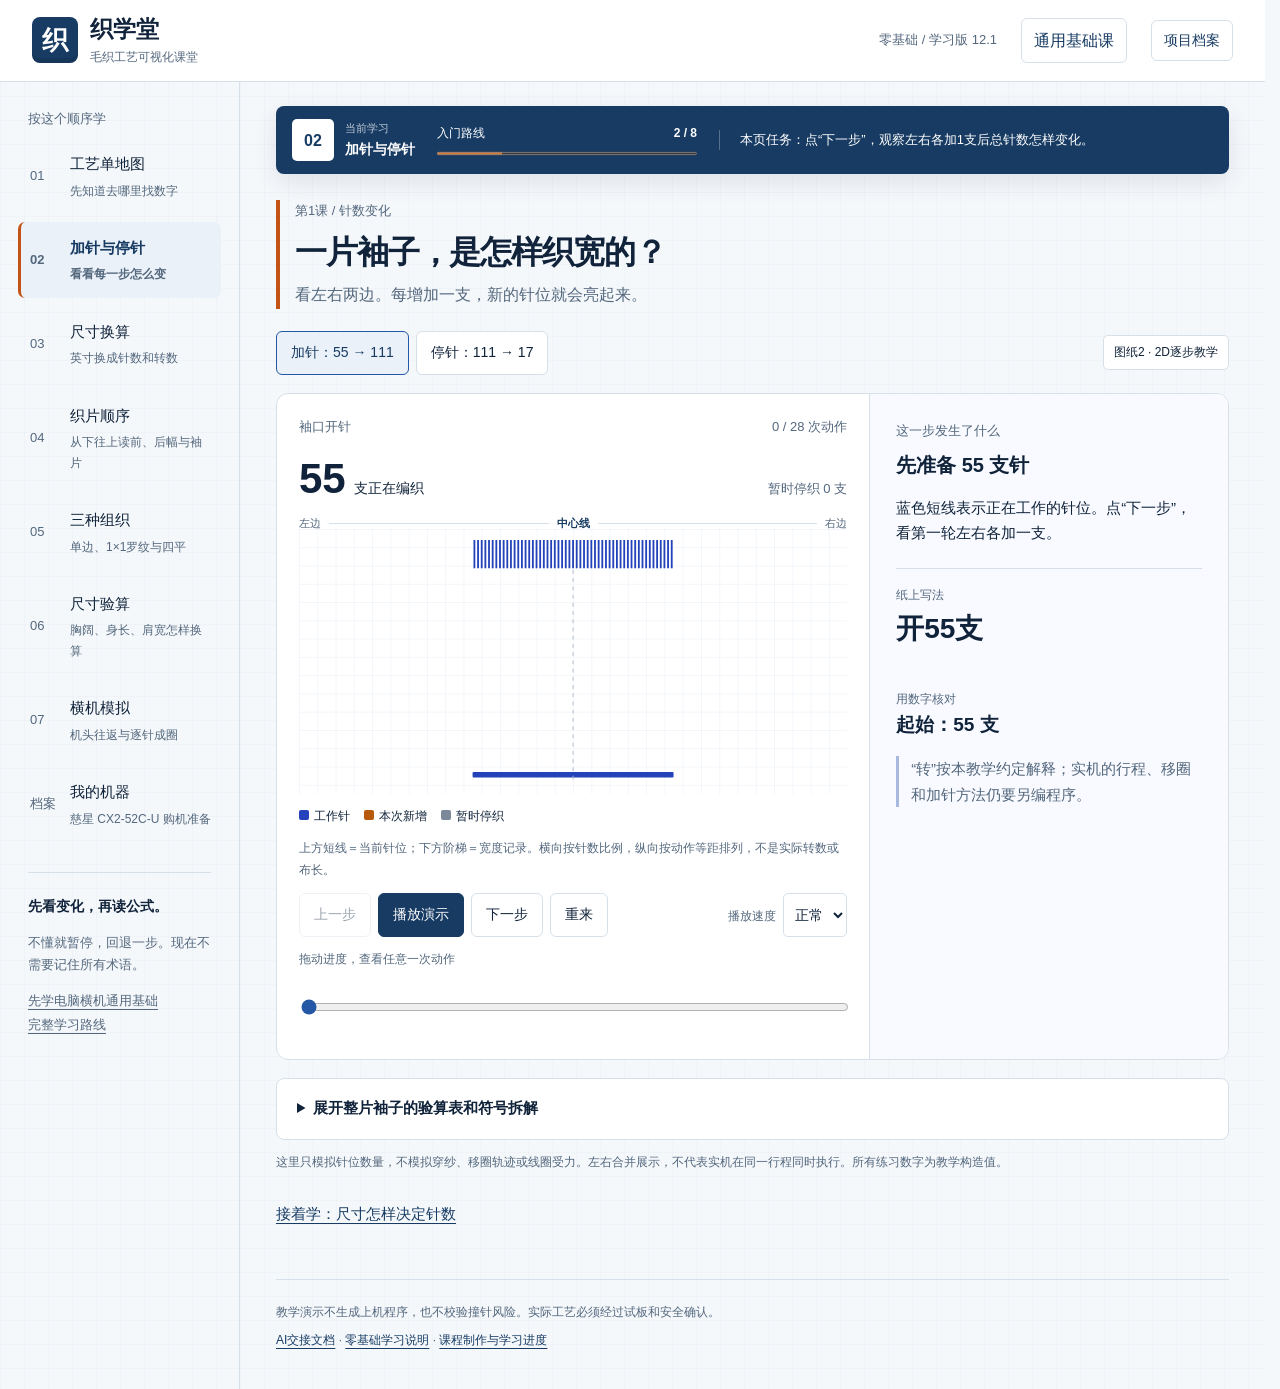
==== commit de87816a: "新增电脑横机通用基础课与权威资料索引" ====
--- a/index.html
+++ b/index.html
@@ -1,6 +1,6 @@
 <!doctype html>
 <html lang="zh-CN"><head><meta charset="utf-8"><meta name="viewport" content="width=device-width,initial-scale=1"><meta name="theme-color" content="#173b63"><title>织学堂 · 毛织可视化课堂</title><meta name="description" content="零基础毛织工艺：干净图纸、组织逐针演示、尺寸人工验算、衣片成形与设备档案。"><link rel="stylesheet" href="./styles.css?v=14"><script src="./app.js?v=14" defer></script><link rel="icon" href="data:image/svg+xml,%3Csvg xmlns='http://www.w3.org/2000/svg' viewBox='0 0 32 32'%3E%3Crect width='32' height='32' rx='7' fill='%23173b63'/%3E%3Cpath d='M7 8v10l5 5 4-5V8m0 10 4 5 5-5V8' fill='none' stroke='white' stroke-width='3'/%3E%3C/svg%3E"></head>
-<body><a class="skip" href="#main">跳到课程</a><header><a class="brand" href="#stitches"><b>织</b><span>织学堂<small>毛织工艺可视化课堂</small></span></a><span class="version">零基础 / 学习版 12.0</span><a class="archive-link" href="https://github.com/147196421/knitwear-factory-learning">项目档案</a></header>
+<body><a class="skip" href="#main">跳到课程</a><header><a class="brand" href="#stitches"><b>织</b><span>织学堂<small>毛织工艺可视化课堂</small></span></a><span class="version">零基础 / 学习版 12.1</span><a class="archive-link" href="./universal-course.html">通用基础课</a><a class="archive-link" href="https://github.com/147196421/knitwear-factory-learning">项目档案</a></header>
 <div class="shell"><aside class="sidebar"><p class="eyebrow">按这个顺序学</p><nav aria-label="课程目录">
 <a href="#map" data-page="map"><span>01</span><div>工艺单地图<small>先知道去哪里找数字</small></div></a>
 <a href="#stitches" data-page="stitches"><span>02</span><div>加针与停针<small>看看每一步怎么变</small></div></a>
@@ -10,7 +10,7 @@
 <a href="#audit" data-page="audit"><span>06</span><div>尺寸验算<small>胸阔、身长、肩宽怎样换算</small></div></a>
 <a href="#simulator" data-page="simulator"><span>07</span><div>横机模拟<small>机头往返与逐针成圈</small></div></a>
 <a href="#machine" data-page="machine"><span>档案</span><div>我的机器<small>慈星 CX2-52C-U 购机准备</small></div></a></nav>
-<div class="side-note"><strong>先看变化，再读公式。</strong><p>不懂就暂停，回退一步。现在不需要记住所有术语。</p><a href="./CURRICULUM.md">完整学习路线</a></div></aside>
+<div class="side-note"><strong>先看变化，再读公式。</strong><p>不懂就暂停，回退一步。现在不需要记住所有术语。</p><a href="./universal-course.html">先学电脑横机通用基础</a><br><a href="./CURRICULUM.md">完整学习路线</a></div></aside>
 <main id="main"><div class="lesson-toolbar" aria-label="当前学习位置"><div class="lesson-position"><span id="current-number">02</span><div><small>当前学习</small><strong id="current-name">加针与停针</strong></div></div><div class="progress-block"><div><span>入门路线</span><strong id="progress-text">2 / 8</strong></div><progress id="course-progress" max="8" value="2">2 / 8</progress></div><p id="current-task">本页任务：点“下一步”，观察左右各加1支后总针数怎样变化。</p></div>
 <section id="stitches" class="page"><div class="heading"><p class="eyebrow">第1课 / 针数变化</p><h1>一片袖子，是怎样织宽的？</h1><p>看左右两边。每增加一支，新的针位就会亮起来。</p></div>
 <div class="tabs" aria-label="演示类型"><button data-mode="increase" aria-pressed="true">加针：55 → 111</button><button data-mode="hold" aria-pressed="false">停针：111 → 17</button><span class="tag">图纸2 · 2D逐步教学</span></div>
